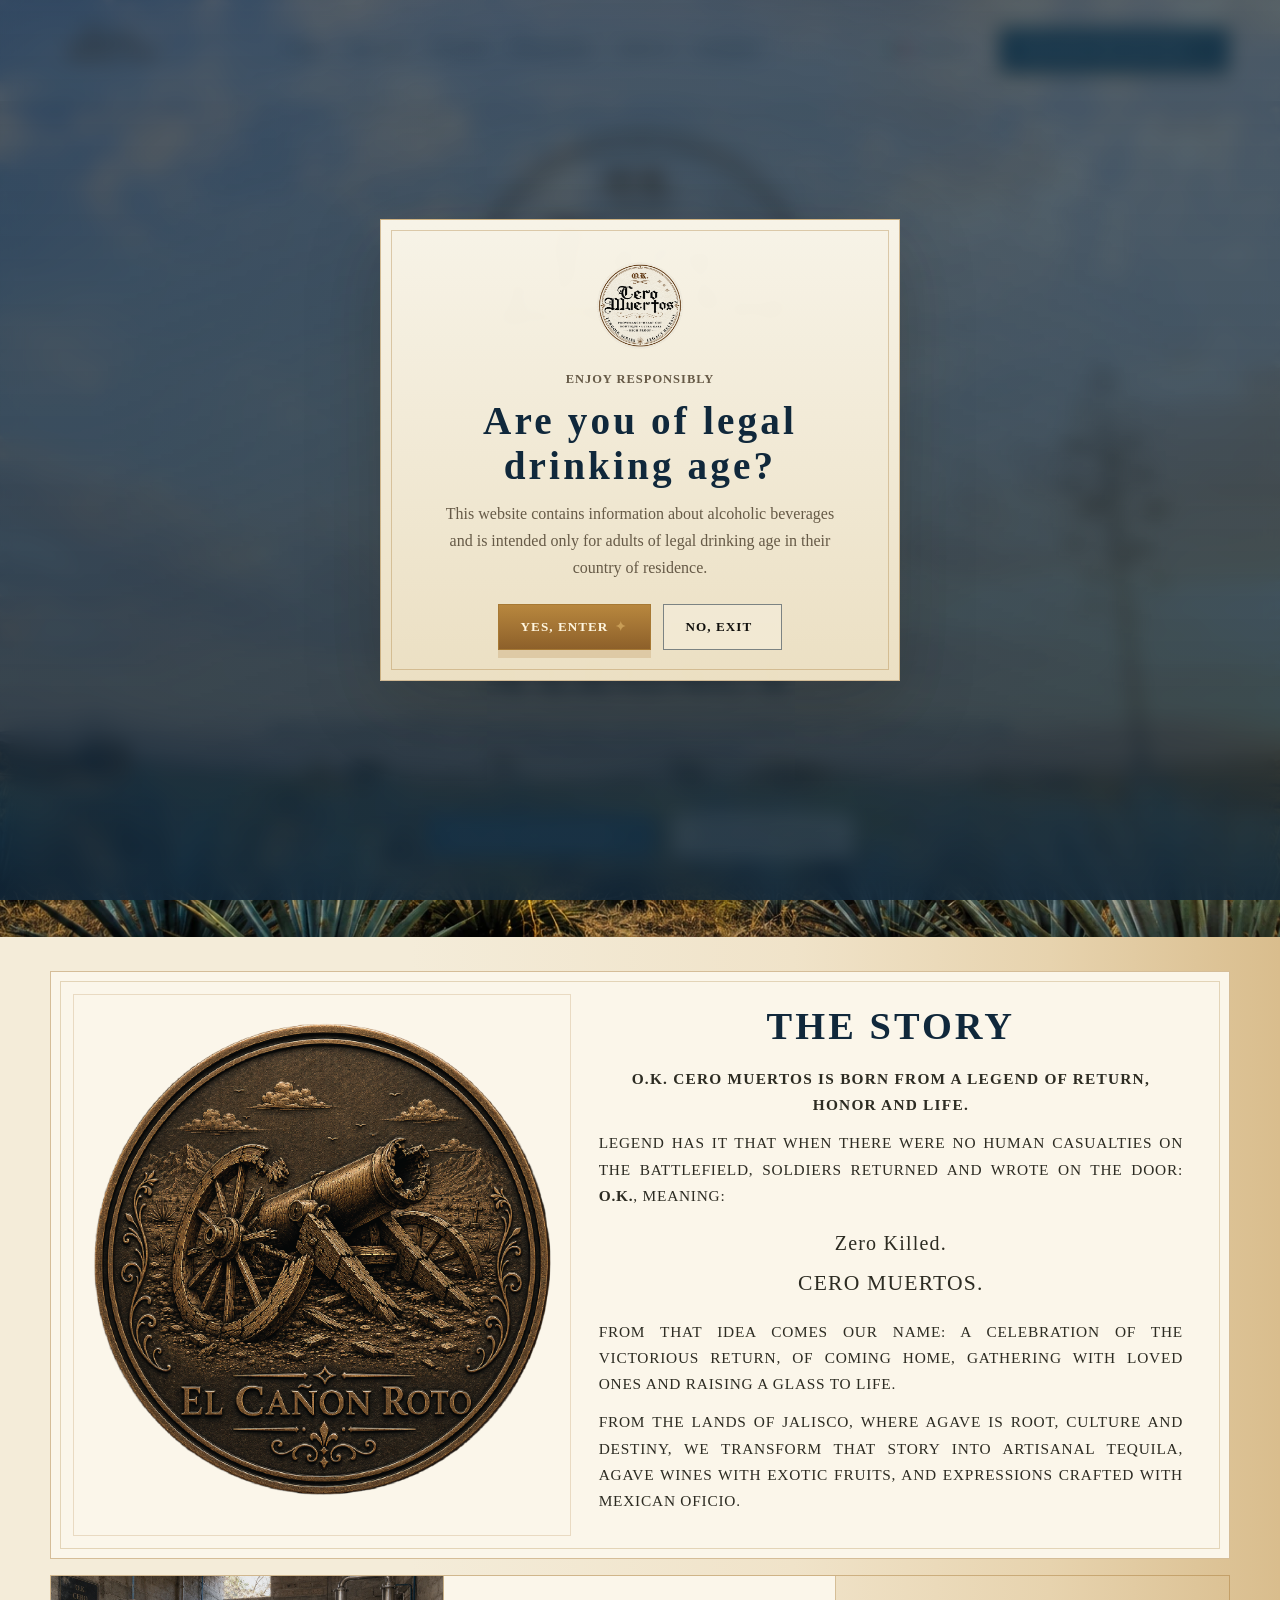
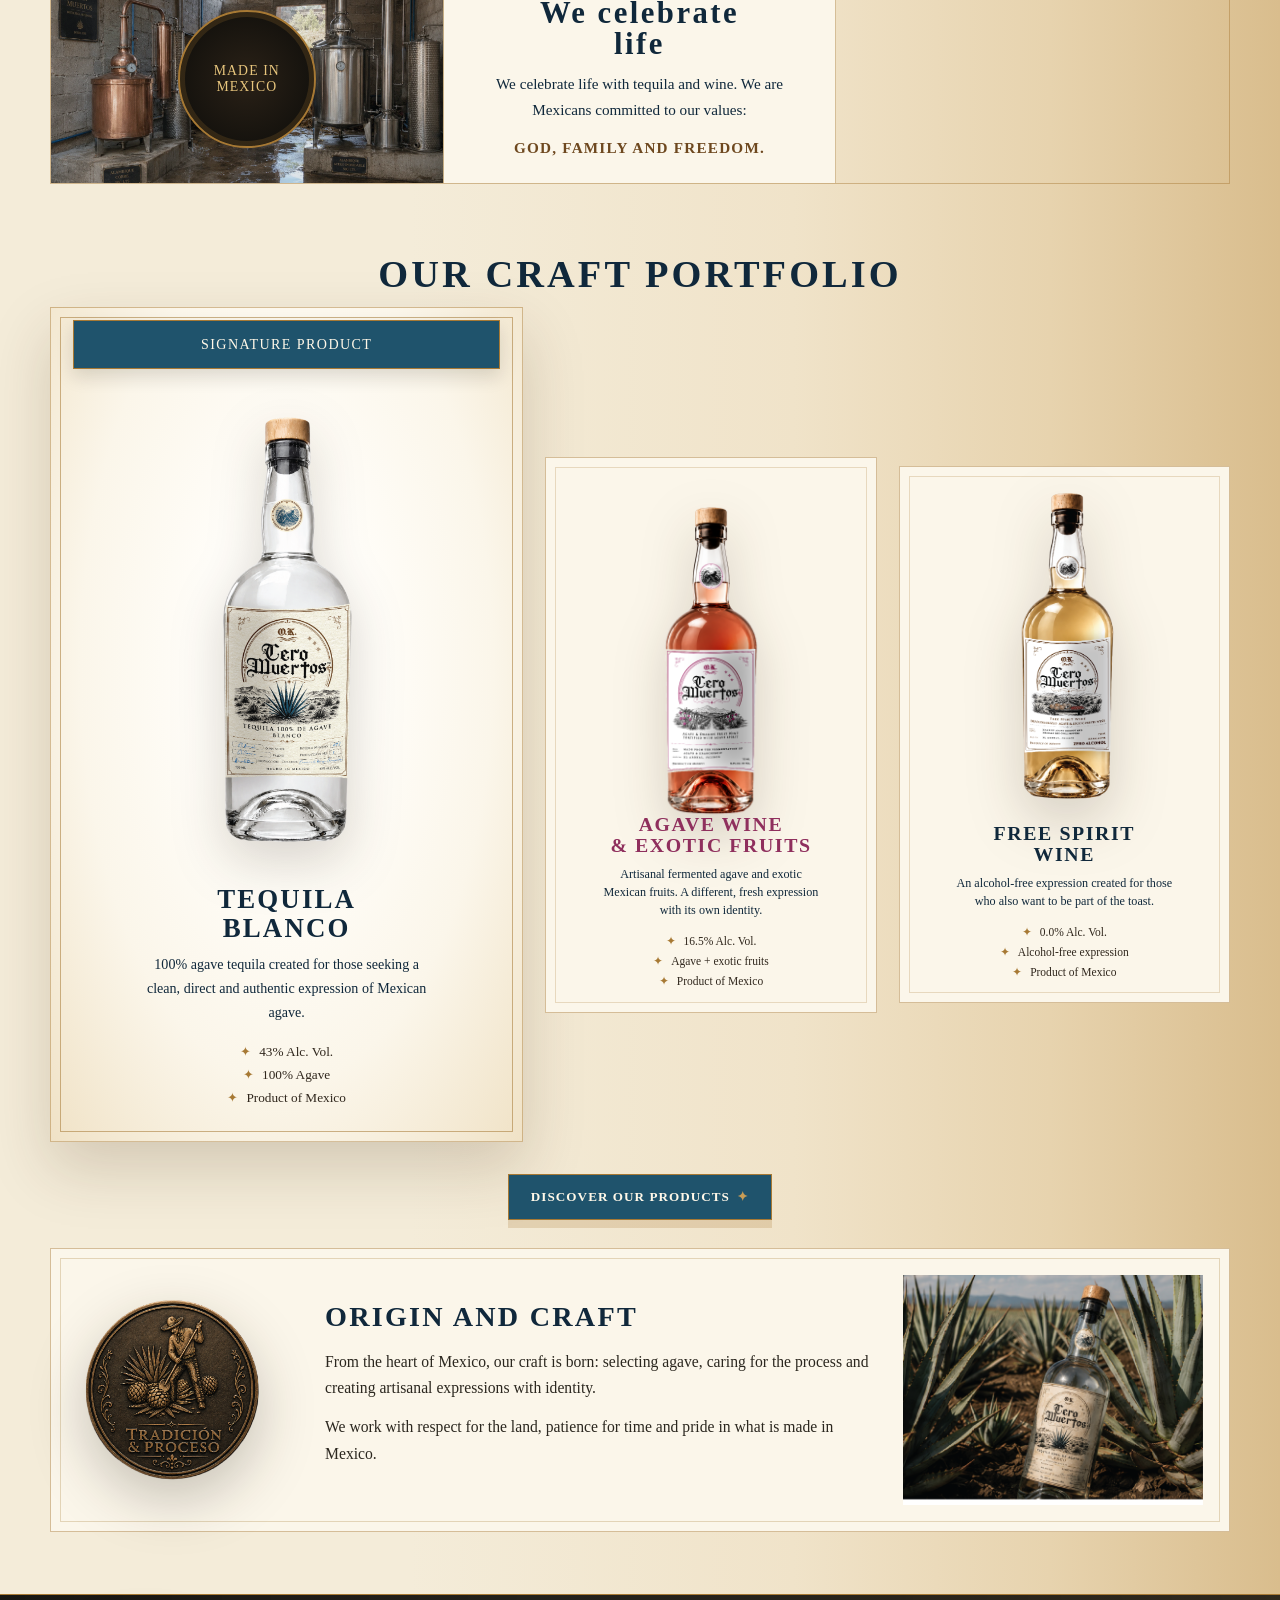
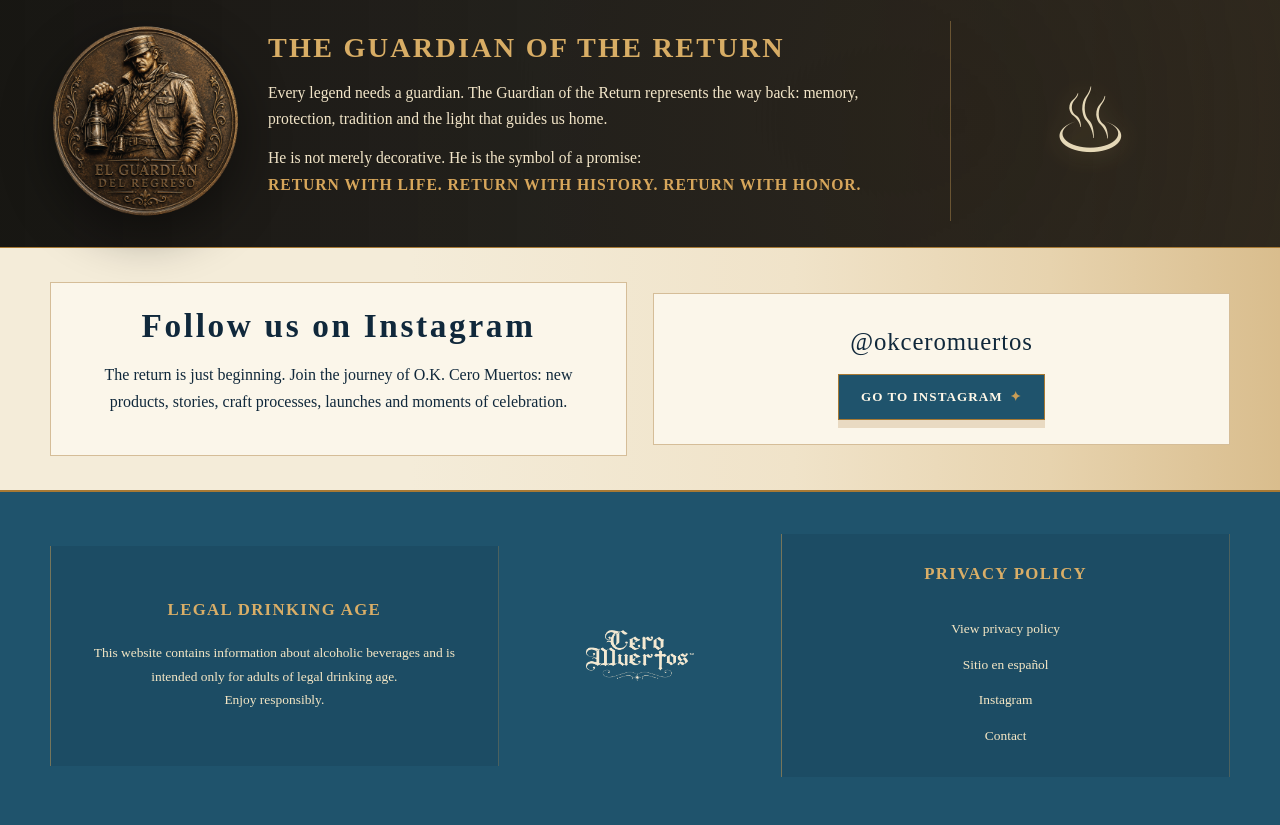
==== en.html @ 33e86cbc "Update en.html" ====
<!doctype html>
<html lang="en">
<head>
  <meta charset="utf-8" />
  <meta name="viewport" content="width=device-width, initial-scale=1" />
  <title>O.K. Cero Muertos | The Return</title>
  <meta name="description" content="Mexican craft spirits and agave wines created to celebrate life, tradition and the victorious return home." />
  <meta name="theme-color" content="#10283b" />
  <meta property="og:title" content="O.K. Cero Muertos | The Return" />
  <meta property="og:description" content="A legend A return A legacy" />
  <meta property="og:type" content="website" />
  <meta property="og:image" content="assets/img/wallpaper.png" />
  <link rel="alternate" hreflang="es-MX" href="https://ceromuertos.com/" />
  <link rel="alternate" hreflang="en" href="https://ceromuertos.com/en.html" />
  <link rel="icon" href="assets/icons/favicon.ico" sizes="any" />
  <link rel="icon" type="image/png" href="assets/icons/favicon.png" />
  <link rel="apple-touch-icon" href="assets/icons/apple-touch-icon.png" />
  <link rel="manifest" href="site.webmanifest" />
  <link rel="stylesheet" href="assets/css/styles.css?v=77" />
</head>
<body>

<div class="age-gate" id="ageGate" role="dialog" aria-modal="true" aria-labelledby="age-title">
  <div class="age-card">
    <picture><source srcset="assets/icons/iconicofondo.webp" type="image/webp" /><img class="age-logo" src="assets/icons/iconicofondo.png" alt="O.K. Cero Muertos" /></picture>
    <p class="eyebrow">Enjoy responsibly</p>
    <h1 id="age-title">Are you of legal drinking age?</h1>
    <p>This website contains information about alcoholic beverages and is intended only for adults of legal drinking age in their country of residence.</p>
    <div class="age-actions"><button class="btn btn-gold" type="button" data-age-accept>Yes, enter</button><a class="btn btn-outline" href="https://www.google.com/">No, exit</a></div>
  </div>
</div>

<header class="site-header">
  <div class="header-inner">
    <a class="brand" href="en.html#home" aria-label="O.K. Cero Muertos Home">
      <picture><source srcset="assets/icons/logosimplecobre.webp" type="image/webp" /><img src="assets/icons/logosimplecobre.png" alt="O.K. Cero Muertos" /></picture>
    </a>
    <nav class="nav" aria-label="Main navigation">
      <a href="en.html#home">Home</a>
      <a href="en.html#story">The story</a>
      <a href="en.html#portfolio">Portfolio</a>
      <a href="en.html#guardian">The guardian</a>
      <a href="en.html#about">About us</a>
      <a href="en.html#instagram">Instagram</a>
    </nav>
    <div class="header-actions">
      <a class="language-link" href="index.html" hreflang="es-MX"><span class="flag">🇲🇽</span> Español</a>
      <a class="btn header-cta" href="https://www.instagram.com/okceromuertos/" target="_blank" rel="noopener">Follow the return</a>
    </div>
  </div>
</header>
<main id="home">
  <section class="hero" aria-label="O.K. Cero Muertos cover">
    <div class="hero-inner">
      <div class="hero-copy">
        <picture><source srcset="assets/icons/iconicosinfondo.webp" type="image/webp" /><img class="hero-emblem" src="assets/icons/iconicosinfondo.png" alt="O.K. Cero Muertos" /></picture>
        <div class="divider" aria-hidden="true"></div>
        <h1 class="hero-slogan"><span>A&nbsp;legend</span><span>A&nbsp;return</span><span>A&nbsp;legacy</span></h1>
        <p class="hero-text">Mexican craft spirits and agave wines created to celebrate life, tradition and the victorious return home.</p>
        <div class="hero-actions"><a class="btn" href="#story">Follow the return</a><a class="btn btn-outline" href="#portfolio">View portfolio</a></div>
      </div>
      <div class="hero-visual" aria-hidden="true"></div>
    </div>
  </section>

  <section class="section site-wrap" id="story">
    <div class="frame story-grid">
      <div class="ok-door" aria-hidden="true"></div>
      <div class="story-copy">
        <h2>The story</h2>
        <p class="eyebrow">O.K. Cero Muertos is born from a legend of return, honor and life.</p>
        <p class="story-uppercase">Legend has it that when there were no human casualties on the battlefield, soldiers returned and wrote on the door: <strong>O.K.</strong>, meaning:</p>
        <p class="zero-line"><span class="zero-killed">Zero Killed.</span><span class="cero-muertos">CERO MUERTOS.</span></p>
        <p class="story-uppercase">From that idea comes our name: a celebration of the victorious return, of coming home, gathering with loved ones and raising a glass to life.</p>
        <p class="story-uppercase">From the lands of Jalisco, where agave is root, culture and destiny, we transform that story into artisanal tequila, agave wines with exotic fruits, and expressions crafted with Mexican oficio.</p>
      </div>
    </div>

    <div class="values-strip" id="about">
      <div class="value-photo-left"><div class="value-seal">Made in<br>Mexico</div></div>
      <div><div><h2>We celebrate<br>life</h2><p>We celebrate life with tequila and wine. We are Mexicans committed to our values:<strong>God, Family and Freedom.</strong></p></div></div>
      <div class="value-photo-right" aria-label="O.K. Cero Muertos"></div>
    </div>
  </section>

  <section class="section portfolio site-wrap" id="portfolio">
    <h2 class="section-title">Our craft portfolio</h2>
    <div class="products">
      <article class="product-card">
        <div class="product-badge">Signature product</div>
        <picture><source srcset="assets/img/tequilarender.webp" type="image/webp" /><img src="assets/img/tequilarender.png" alt="O.K. Cero Muertos Tequila Blanco" /></picture>
        <div class="product-card-content"><h3>Tequila<br>Blanco</h3><p>100% agave tequila created for those seeking a clean, direct and authentic expression of Mexican agave.</p><ul><li>43% Alc. Vol.</li><li>100% Agave</li><li>Product of Mexico</li></ul></div>
      </article>
      <article class="product-card dragon">
        <picture><source srcset="assets/img/agavedragonrender.webp" type="image/webp" /><img src="assets/img/agavedragonrender.png" alt="O.K. Cero Muertos Agave Wine and Exotic Fruits" /></picture>
        <div class="product-card-content"><h3>Agave Wine<br>&amp; Exotic Fruits</h3><p>Artisanal fermented agave and exotic Mexican fruits. A different, fresh expression with its own identity.</p><ul><li>16.5% Alc. Vol.</li><li>Agave + exotic fruits</li><li>Product of Mexico</li></ul></div>
      </article>
      <article class="product-card">
        <picture><source srcset="assets/img/freespiritrender.webp" type="image/webp" /><img src="assets/img/freespiritrender.png" alt="O.K. Cero Muertos Free Spirit Wine" /></picture>
        <div class="product-card-content"><h3>Free Spirit<br>Wine</h3><p>An alcohol-free expression created for those who also want to be part of the toast.</p><ul><li>0.0% Alc. Vol.</li><li>Alcohol-free expression</li><li>Product of Mexico</li></ul></div>
      </article>
    </div>
    <div class="more-products"><a class="btn" href="https://www.instagram.com/okceromuertos/" target="_blank" rel="noopener">Discover our products</a></div>

    <div class="frame origin">
      <picture><source srcset="assets/icons/Iconos Botones-08.webp" type="image/webp" /><img class="coin-img" src="assets/icons/Iconos Botones-08.png" alt="Tradition and Process" /></picture>
      <div><h2>Origin and craft</h2><p>From the heart of Mexico, our craft is born: selecting agave, caring for the process and creating artisanal expressions with identity.</p><p>We work with respect for the land, patience for time and pride in what is made in Mexico.</p></div>
      <div class="sketch-agave" aria-hidden="true"></div>
    </div>
  </section>

  <section class="guardian-band" id="guardian">
    <div class="guardian-section site-wrap">
      <picture><source srcset="assets/icons/guardian-bronce-realista-transparente.webp" type="image/webp" /><img class="coin-img" src="assets/icons/guardian-bronce-realista-transparente.png" alt="El Guardián del Regreso" /></picture>
      <div><h2>The Guardian of the Return</h2><p>Every legend needs a guardian. The Guardian of the Return represents the way back: memory, protection, tradition and the light that guides us home.</p><p>He is not merely decorative. He is the symbol of a promise:<br><strong>Return with life. Return with history. Return with honor.</strong></p></div>
      <div class="lantern" aria-hidden="true">♨</div>
    </div>
  </section>

  <section class="instagram site-wrap" id="instagram">
    <div class="instagram-grid">
      <div class="instagram-card"><h2>Follow us on Instagram</h2><p>The return is just beginning. Join the journey of O.K. Cero Muertos: new products, stories, craft processes, launches and moments of celebration.</p></div>
      <div class="instagram-card"><div class="handle">@okceromuertos</div><a class="btn" href="https://www.instagram.com/okceromuertos/" target="_blank" rel="noopener">Go to Instagram</a></div>
    </div>
  </section>
</main>

<footer class="site-footer">
  <div class="footer-inner">
    <div class="footer-block">
      <h3>Legal drinking age</h3>
      <p>This website contains information about alcoholic beverages and is intended only for adults of legal drinking age.</p>
      <p>Enjoy responsibly.</p>
    </div>
    <div><picture><source srcset="assets/icons/logosimplemarfil.webp" type="image/webp" /><img class="footer-logo" src="assets/icons/logosimplemarfil.png" alt="O.K. Cero Muertos" /></picture></div>
    <div class="footer-block footer-links">
      <h3>Privacy policy</h3>
      <a href="privacy-policy.html">View privacy policy</a>
      <a href="index.html">Sitio en español</a>
      <a href="https://www.instagram.com/okceromuertos/" target="_blank" rel="noopener">Instagram</a>
      <a href="mailto:emmanuel@ceromuertos.com">Contact</a>
    </div>
  </div>
</footer>
<script src="assets/js/main.js"></script>
</body>
</html>
---- assets/css/styles.css ----
:root{
  --paper:#f4ecd9;
  --paper-light:#fbf6ea;
  --paper-deep:#ead8b5;
  --ink:#10283b;
  --ink-2:#183950;
  --agave-blue:#1f536c;
  --agave-blue-dark:#10283b;
  --black:#11100d;
  --gold:#a77934;
  --gold-soft:#c89d56;
  --bronze:#6e481f;
  --wine:#8f2f5d;
  --muted:#665a47;
  --line:rgba(167,121,52,.45);
  --line-soft:rgba(167,121,52,.22);
  --shadow:0 24px 70px rgba(31,22,10,.22);
  --serif:"Trajan Pro","Trajan Pro 3","Cinzel","Times New Roman",serif;
  --body:"Libre Baskerville",Georgia,serif;
}

*{
  box-sizing:border-box;
}

html{
  scroll-behavior:smooth;
}

body{
  margin:0;
  color:var(--ink);
    background:
    linear-gradient(
      to right,
      #f4ecd9 0%,
      #f4ecd9 32%,
      #f0e3c9 62%,
      #e7d3ae 82%,
      #d9bd8d 100%
    );
    radial-gradient(
      ellipse at 88% 38%,
      rgba(167,121,52,.20) 0%,
      rgba(167,121,52,.10) 30%,
      transparent 56%
    ),
    radial-gradient(
      ellipse at 42% 86%,
      rgba(110,72,31,.15) 0%,
      transparent 52%
    ),
    linear-gradient(
      145deg,
      #fbf6ea 0%,
      #f4ecd9 52%,
      #ead8b5 100%
    );
  font-family:var(--body);
  overflow-x:hidden;
}

body:before{
  content:"";
  position:fixed;
  inset:0;
  z-index:-1;
  opacity:.22;
  pointer-events:none;
  background-image:
    linear-gradient(rgba(126,88,38,.06) 1px, transparent 1px),
    linear-gradient(90deg,rgba(126,88,38,.04) 1px, transparent 1px);
  background-size:26px 26px;
}

img{
  display:block;
  max-width:100%;
  height:auto;
}

a{
  color:inherit;
  text-decoration:none;
}

p{
  line-height:1.7;
}

h1,
h2,
h3,
.btn,
.nav a,
.eyebrow,
.section-label,
.coin-title,
.language-link{
  font-family:var(--serif);
  font-weight:700;
  letter-spacing:.08em;
}

.site-wrap{
  width:min(1180px,calc(100% - 36px));
  margin:0 auto;
}

/* Age gate */

.age-gate{
  position:fixed;
  inset:0;
  z-index:1000;
  display:grid;
  place-items:center;
  padding:24px;
  background:
    linear-gradient(rgba(18,40,59,.70),rgba(18,40,59,.86)),
    radial-gradient(circle at center, rgba(199,155,84,.18), transparent 34rem);
  backdrop-filter:blur(10px);
}

.age-gate.is-hidden{
  display:none;
}

.age-card{
  width:min(520px,100%);
  text-align:center;
  padding:34px 30px 30px;
  background:linear-gradient(
    180deg,
    rgba(251,246,234,.98),
    rgba(239,226,197,.98)
  );
  border:1px solid var(--line);
  box-shadow:var(--shadow);
  position:relative;
}

.age-card:before{
  content:"";
  position:absolute;
  inset:10px;
  pointer-events:none;
  border:1px solid rgba(167,121,52,.34);
}

.age-logo{
  width:132px;
  margin:0 auto 12px;
}

.age-card h1{
  font-size:clamp(1.8rem,5vw,2.45rem);
  margin:8px 0 12px;
}

.age-card p{
  color:var(--muted);
  margin:8px auto;
  max-width:410px;
}

.age-actions{
  display:flex;
  justify-content:center;
  gap:12px;
  flex-wrap:wrap;
  margin-top:22px;
}

/* Header */

.site-header{
  position:fixed;
  top:0;
  left:0;
  width:100%;
  z-index:100;
  background:rgba(251,246,234,.20);
  backdrop-filter:blur(7px);
  -webkit-backdrop-filter:blur(7px);
  border-bottom:1px solid rgba(255,255,255,.28);
  box-shadow:0 8px 24px rgba(16,40,59,.06);
}

.header-inner{
  width:min(1180px,calc(100% - 36px));
  margin:0 auto;
  min-height:88px;
  display:flex;
  align-items:center;
  gap:22px;
}

.brand img{
  width:128px;
}

.nav{
  flex:1;
  display:flex;
  justify-content:center;
  gap:24px;
  align-items:center;
  font-size:.76rem;
}

.nav a{
  padding:8px 0;
  color:var(--ink);
  border-bottom:1px solid transparent;
  white-space:nowrap;
}

.nav a:hover{
  border-bottom-color:var(--gold);
}

.header-actions{
  display:flex;
  align-items:center;
  gap:10px;
}

.header-cta{
  white-space:nowrap;
}

.language-link{
  display:inline-flex;
  align-items:center;
  gap:.45rem;
  min-height:42px;
  padding:10px 13px;
  border:1px solid var(--line);
  color:var(--ink);
  background:rgba(255,255,255,.28);
  text-transform:uppercase;
  font-size:.72rem;
}

.flag{
  font-size:1rem;
}

/* Buttons */

.btn{
  display:inline-flex;
  align-items:center;
  justify-content:center;
  gap:.45rem;
  min-height:46px;
  padding:12px 22px;
  border:1px solid var(--gold);
  background:var(--agave-blue);
  color:#fff8e8;
  font-size:.82rem;
  text-transform:uppercase;
  box-shadow:0 8px 0 rgba(167,121,52,.22);
}

.btn:not(.btn-outline):not(.btn-gold):hover{
  background:var(--agave-blue-dark);
}

.btn:after{
  content:"\2726";
  color:var(--gold-soft);
}

.btn-outline{
  background:rgba(244,236,217,.72);
  color:var(--black);
  box-shadow:none;
  border-color:rgba(16,40,59,.52);
  backdrop-filter:blur(3px);
}

.btn-outline:after{
  content:"";
}

.btn-gold{
  background:linear-gradient(180deg,#b8873e,#8d602a);
  color:#fff6df;
}

/* Hero full color photo */

.hero{
  min-height:100vh;
  width:100%;
  position:relative;
  display:grid;
  align-items:start;
  padding:96px 0 78px;
  overflow:hidden;
}

.hero:before{
  content:"";
  position:absolute;
  inset:0;
  z-index:-3;
  background:url("../img/wallpaper.webp") center center/cover no-repeat;
}

.hero:after{
  content:none;
}

.hero-inner{
  width:min(1180px,calc(100% - 36px));
  margin:0 auto;
  display:grid;
  grid-template-columns:1fr;
  align-items:start;
  justify-items:center;
  gap:0;
}

.hero-copy{
  position:relative;
  z-index:2;
  max-width:880px;
  width:100%;
  display:flex;
  flex-direction:column;
  align-items:center;
  justify-content:flex-start;
  text-align:center;
  margin:0 auto;
}

.hero-emblem{
  width:min(540px,46vw);
  margin:0 auto 18px;
  filter:drop-shadow(0 16px 30px rgba(21,16,9,.18));
}

.divider{
  width:min(500px,68%);
  height:1px;
  background:linear-gradient(90deg,transparent,var(--gold),transparent);
  margin:0 auto 20px;
  position:relative;
  transform:translateY(-30px);
}

.divider:after{
  content:"\2726";
  color:var(--gold);
  position:absolute;
  left:50%;
  top:50%;
  transform:translate(-50%,-52%);
  background:transparent;
  padding:0;
}

.hero h1{
  width:100%;
  max-width:880px;
  margin:0 auto;
  font-size:clamp(2.25rem,4.35vw,4.55rem);
  line-height:1.05;
  color:var(--black);
  letter-spacing:.052em;
  text-transform:uppercase;
  text-align:center;
  text-shadow:0 2px 16px rgba(255,255,255,.62);
}

.hero-slogan{
  transform:translateY(-30px);
}

.hero-slogan span{
  display:block;
  white-space:nowrap;
  text-align:center;
}

.hero-text{
  max-width:760px;
  margin:18px auto 22px;
  font-family:var(--serif);
  font-size:clamp(.88rem,1.12vw,1.05rem);
  line-height:1.45;
  letter-spacing:.035em;
  text-transform:uppercase;
  color:var(--black);
  font-weight:700;
  text-shadow:0 2px 14px rgba(255,255,255,.76);
  transform:translateY(-30px);
}

.hero-actions{
  display:flex;
  gap:14px;
  flex-wrap:wrap;
  justify-content:center;
}

.hero-visual{
  display:none;
}

/* General sections */

.section{
  padding:34px 0;
}

.frame{
  position:relative;
  border:1px solid var(--line);
  background:#fbf6ea;
}

.frame:before{
  content:"";
  position:absolute;
  inset:9px;
  border:1px solid rgba(167,121,52,.28);
  pointer-events:none;
}

.section-title{
  margin:0 auto 22px;
  text-align:center;
  font-size:clamp(1.65rem,3vw,2.8rem);
  line-height:1.08;
  text-transform:uppercase;
}

.eyebrow{
  color:var(--bronze);
  text-transform:uppercase;
  font-size:.78rem;
  margin:0 0 8px;
}

/* Story */

.story-grid{
  display:grid;
  grid-template-columns:.9fr 1.1fr;
  gap:28px;
  align-items:stretch;
  padding:22px;
}

.ok-door{
  min-height:360px;
  border:1px solid var(--line-soft);
  background-color:var(--paper-light);
  background-image:url("../icons/Iconos Botones-06.png");
  background-position:center;
  background-repeat:no-repeat;
  background-size:auto 94%;
  position:relative;
  overflow:hidden;
}

.ok-door:after{
  content:none;
}

.story-copy{
  padding:10px 24px 10px 0;
  max-width:720px;
  justify-self:center;
  text-align:left;
}

.story-copy h2{
  text-align:center;
  margin:0 0 18px;
  font-size:clamp(1.8rem,3vw,2.75rem);
  text-transform:uppercase;
}

.story-copy > .eyebrow{
  text-align:center;
  text-align-last:center;
  margin-left:auto;
  margin-right:auto;
}

.story-copy p{
  font-size:.96rem;
  margin:0 auto 12px;
  color:#2c2b22;
  max-width:680px;
}

.story-uppercase{
  text-transform:uppercase;
  letter-spacing:.05em;
  text-align:justify;
  text-align-last:left;
}

.zero-line{
  text-align:center !important;
  text-align-last:center !important;
  font-family:var(--serif);
  color:var(--bronze);
  font-size:1.25rem !important;
  line-height:1.45 !important;
  letter-spacing:.06em;
  margin:20px auto !important;
  max-width:520px;
  width:100%;
  text-transform:none;
}

.zero-line span{
  display:block;
}

.cero-muertos{
  text-transform:uppercase;
  margin-top:10px;
  font-size:1.35rem;
}

/* Values */

.values-strip{
  display:grid;
  grid-template-columns:1fr 1fr 1fr;
  gap:0;
  margin-top:16px;
  border:1px solid var(--line);
}

.values-strip > div{
  min-height:190px;
  padding:22px;
  display:grid;
  place-items:center;
  text-align:center;
  border-right:1px solid var(--line);
  background:#fbf6ea;
}

.values-strip > div:last-child{
  border-right:0;
}

.value-photo-left{
  background:
    linear-gradient(rgba(16,40,59,.08),rgba(16,40,59,.10)),
    url("../img/hecho-en-mexico-nueva.webp") center/cover no-repeat !important;
}

.value-photo-right{
  background:url("../img/celebracion-chicos.png") center center/cover no-repeat !important;
}

.value-seal{
  width:138px;
  height:138px;
  border-radius:50%;
  display:grid;
  place-items:center;
  color:#e7c57d;
  background:radial-gradient(circle,#2a2117,#16130e 65%,#0e0d0a);
  border:2px solid var(--gold);
  box-shadow:inset 0 0 0 5px rgba(167,121,52,.20);
  font-family:var(--serif);
  text-transform:uppercase;
  letter-spacing:.08em;
  font-size:.86rem;
}

.values-strip h2{
  margin:0 0 12px;
  line-height:1;
  font-size:clamp(1.45rem,2.4vw,2.25rem);
}

.values-strip p{
  margin:0 auto;
  max-width:340px;
  font-size:.95rem;
}

.values-strip strong{
  display:block;
  margin-top:12px;
  color:var(--bronze);
  font-family:var(--serif);
  letter-spacing:.08em;
  text-transform:uppercase;
}

/* Portfolio */

.portfolio{
  padding-top:36px;
}

.products{
  display:grid;
  grid-template-columns:repeat(3,1fr);
  gap:22px;
  align-items:stretch;
}

.product-card{
  min-height:620px;
  border:1px solid var(--line);
  background:#fbf6ea;
  padding:24px 22px 28px;
  display:grid;
  grid-template-rows:390px auto;
  gap:18px;
  text-align:center;
  align-items:start;
  position:relative;
}

.product-card:before{
  content:"";
  position:absolute;
  inset:9px;
  border:1px solid rgba(167,121,52,.24);
  pointer-events:none;
}

/* Tequila como producto principal */

.product-card:nth-child(1){
  background:
    radial-gradient(
      ellipse at 50% 43%,
      #ffffff 0%,
      #fffdf8 28%,
      #fbf6ea 62%,
      #f0e2c6 100%
    );
  box-shadow:0 26px 58px rgba(64,40,12,.18);
  transform:translateY(-10px);
  grid-template-rows:auto 390px auto;
  padding-top:12px;
  overflow:hidden;
}

.product-badge{
  position:relative;
  z-index:4;
  width:100%;
  margin:0 auto;
  padding:15px 18px;
  border:1px solid var(--gold);
  background:var(--agave-blue);
  color:#fff8e8;
  font-family:var(--serif);
  font-size:.88rem;
  line-height:1.2;
  letter-spacing:.10em;
  text-align:center;
  text-transform:uppercase;
  box-sizing:border-box;
  box-shadow:0 8px 18px rgba(31,22,10,.14);
}

.product-card:nth-child(1):before{
  border-color:rgba(167,121,52,.55);
}

/*
  El recuadro del tequila conserva sus dimensiones exteriores.
  La botella aumenta 30% en escritorio.

  Los recuadros de Dragon Wine y Free Spirit Wine reducen
  su presencia general en escritorio: 70% del ancho del tequila
  y una composición vertical compacta cercana al 70% de su altura,
  manteniendo intacto el tamaño actual de ambas botellas.
*/
.product-card picture{
  position:relative;
  z-index:2;
  width:100%;
  height:390px;
  display:flex;
  align-items:flex-end;
  justify-content:center;
  overflow:visible;
}

.product-card img{
  width:auto;
  height:315px;
  max-width:92%;
  object-fit:contain;
  object-position:center bottom;
  margin:0 auto;
  filter:drop-shadow(0 20px 26px rgba(40,20,6,.18));
  transform-origin:center bottom;
}

/* Tequila claramente más grande */

.product-card:nth-child(1) img{
  height:500px;
  transform:none;
}

/* Dragon Wine */

.product-card:nth-child(2) img{
  height:315px;
  transform:translateY(14px);
}

/*
  Free Spirit tiene la misma altura base que Dragon.
  La escala compensa el espacio transparente interno del PNG,
  para que ambas botellas se perciban del mismo tamaño.
*/

.product-card:nth-child(3) img{
  height:315px;
  transform:scale(1.06);
}

.product-card-content{
  position:relative;
  z-index:2;
  width:100%;
  display:flex;
  flex-direction:column;
  align-items:center;
}

.product-card h3{
  margin:0 0 14px;
  min-height:86px;
  display:flex;
  align-items:center;
  justify-content:center;
  font-size:clamp(1.35rem,2.1vw,1.72rem);
  line-height:1.08;
  text-transform:uppercase;
}

.product-card p{
  margin:0 auto 18px;
  max-width:280px;
  min-height:112px;
  font-size:.88rem;
}

.product-card ul{
  list-style:none;
  padding:0;
  margin:0 auto;
  max-width:250px;
  font-size:.83rem;
  color:#30271d;
}

.product-card li{
  margin:7px 0;
}

.product-card li:before{
  content:"\2726";
  color:var(--gold);
  margin-right:8px;
}

.product-card.dragon h3{
  color:var(--wine);
}

.more-products{
  text-align:center;
  margin-top:22px;
  position:relative;
  z-index:2;
}

/* Jerarquía del portafolio — solo escritorio */

@media (min-width:1081px){

  /*
    El tequila conserva el recuadro principal.
    Los dos vinos ocupan columnas equivalentes al 70%
    del ancho de la columna del tequila.
  */
  .products{
    grid-template-columns:1fr .7fr .7fr;
    align-items:center;
  }

  /*
    La botella de tequila pasa de 385px a 500px.
    Se amplía su zona visual interna y se compactan
    los espacios inferiores para conservar la presencia
    general del recuadro.
  */
  .product-card:nth-child(1){
    grid-template-rows:auto 500px auto;
    gap:8px;
  }

  .product-card:nth-child(1) picture{
    height:500px;
  }

  .product-card:nth-child(1) h3{
    min-height:auto;
    margin-bottom:10px;
  }

  .product-card:nth-child(1) p{
    min-height:auto;
    margin-bottom:12px;
  }

  /*
    Recuadros de vino compactados en ancho y altura.
    Las imágenes mantienen sus tamaños actuales:
    Dragon 315px y Free Spirit 315px con compensación 1.06.
  */
  .product-card:nth-child(2),
  .product-card:nth-child(3){
    min-height:0;
    padding:16px 14px 18px;
    grid-template-rows:330px auto;
    gap:10px;
    align-self:center;
  }

  .product-card:nth-child(2) picture,
  .product-card:nth-child(3) picture{
    height:330px;
  }

  .product-card:nth-child(2) h3,
  .product-card:nth-child(3) h3{
    min-height:auto;
    margin:0 0 8px;
    font-size:clamp(1.05rem,1.55vw,1.35rem);
    line-height:1.08;
  }

  .product-card:nth-child(2) p,
  .product-card:nth-child(3) p{
    min-height:auto;
    max-width:220px;
    margin:0 auto 10px;
    font-size:.76rem;
    line-height:1.5;
  }

  .product-card:nth-child(2) ul,
  .product-card:nth-child(3) ul{
    max-width:210px;
    font-size:.72rem;
    line-height:1.4;
  }

  .product-card:nth-child(2) li,
  .product-card:nth-child(3) li{
    margin:4px 0;
  }
}

/* Origin */

.origin{
  display:grid;
  grid-template-columns:220px 1fr 300px;
  gap:28px;
  align-items:center;
  padding:26px;
  margin-top:28px;
}

.origin .coin-img{
  width:190px;
  filter:drop-shadow(0 20px 28px rgba(26,16,8,.23));
}

.origin h2,
.guardian-section h2{
  margin:0 0 16px;
  font-size:clamp(1.35rem,2.2vw,2.05rem);
  text-transform:uppercase;
}

.origin p,
.guardian-section p{
  font-size:.98rem;
  color:#2b271f;
  margin:0 0 12px;
}

.sketch-agave{
  min-height:230px;
  opacity:1;
  background:url("../img/agave-botella.png") center center/cover no-repeat;
  filter:none;
  mask-image:none;
}

/* Guardian */

.guardian-band{
  margin-top:28px;
  background:
    linear-gradient(90deg,rgba(14,13,10,.96),rgba(19,16,12,.86)),
    radial-gradient(circle at 75% 50%,rgba(167,121,52,.35),transparent 28rem);
  color:#f5e7c5;
  border-top:1px solid var(--gold);
  border-bottom:1px solid var(--gold);
}

.guardian-section{
  display:grid;
  grid-template-columns:190px 1fr 280px;
  gap:28px;
  align-items:center;
  padding:26px 0;
}

.guardian-section .coin-img{
  width:190px;
  filter:drop-shadow(0 16px 26px rgba(0,0,0,.45));
}

.guardian-section h2{
  color:#d8ad65;
}

.guardian-section p{
  color:#f3e6c9;
}

.guardian-section strong{
  color:#d7a65b;
  font-family:var(--serif);
  text-transform:uppercase;
  letter-spacing:.06em;
}

.lantern{
  min-height:200px;
  border-left:1px solid rgba(199,155,84,.45);
  display:grid;
  place-items:center;
  font-size:5.6rem;
  opacity:.92;
  text-shadow:0 0 25px rgba(255,215,126,.35);
}

/* Instagram and Footer */

.instagram{
  padding:34px 0;
}

.instagram-grid{
  display:grid;
  grid-template-columns:1fr 1fr;
  gap:26px;
  align-items:center;
}

.instagram-card{
  padding:24px;
  border:1px solid var(--line);
  background:#fbf6ea;
  text-align:center;
}

.instagram-card h2{
  margin:0 0 8px;
  font-size:clamp(1.55rem,2.6vw,2.25rem);
}

.handle{
  font-family:var(--serif);
  font-size:1.55rem;
  letter-spacing:.035em;
  margin:10px 0 18px;
}

.site-footer{
  background:#1f536c;
  color:#f5e7c5;
  border-top:2px solid var(--gold);
}

.footer-inner{
  width:min(1180px,calc(100% - 36px));
  margin:0 auto;
  display:grid;
  grid-template-columns:1.15fr .55fr 1.15fr;
  gap:34px;
  padding:42px 0 48px;
  align-items:center;
}

.footer-logo{
  width:140px;
  margin:auto;
}

.footer-block{
  min-height:220px;
  border-left:1px solid rgba(199,155,84,.52);
  border-right:1px solid rgba(199,155,84,.28);
  padding:30px 36px;
  display:flex;
  flex-direction:column;
  align-items:center;
  justify-content:center;
  text-align:center;
  background:rgba(16,40,59,.16);
}

.footer-block h3{
  margin:0 0 20px;
  color:#d9ae67;
  font-size:1.05rem;
  line-height:1.25;
  text-transform:uppercase;
}

.footer-block p,
.footer-block a{
  font-size:.84rem;
  line-height:1.75;
  color:#f5e7c5;
}

.footer-block p{
  max-width:430px;
  margin:0 auto;
}

.footer-links{
  display:flex;
  flex-direction:column;
  align-items:center;
  gap:12px;
}

.footer-links a:hover{
  color:#d9ae67;
}

/* Privacy */

.privacy-page{
  width:min(940px,calc(100% - 36px));
  margin:0 auto;
  padding:42px 0 70px;
}

.privacy-card{
  border:1px solid var(--line);
  background:#fbf6ea;
  padding:42px;
  position:relative;
}

.privacy-card h1{
  font-size:clamp(2rem,5vw,3.2rem);
  margin:0 0 18px;
}

.privacy-card h2{
  font-size:1.25rem;
  margin:28px 0 8px;
}

.privacy-card p,
.privacy-card li{
  color:#2b271f;
  font-size:.96rem;
}

.back-link{
  display:inline-block;
  margin-bottom:22px;
  color:var(--bronze);
  font-family:var(--serif);
  font-weight:bold;
}

/* Tablet */

@media (max-width:1080px){

  .nav{
    display:none;
  }

  .header-inner{
    min-height:76px;
  }

  .brand img{
    width:96px;
  }

  .header-actions{
    margin-left:auto;
  }

  .hero{
    min-height:auto;
    padding:122px 0 64px;
  }

  .hero-inner{
    grid-template-columns:1fr;
  }

  .hero-copy{
    text-align:center;
    margin:0 auto;
    align-items:center;
  }

  .hero-emblem{
    width:min(480px,76vw);
    margin-left:auto;
    margin-right:auto;
  }

  .divider{
    margin-left:auto;
    margin-right:auto;
    transform:translateY(-30px);
  }

  .hero-actions{
    justify-content:center;
  }

  .hero-slogan,
  .hero-text{
    transform:translateY(-30px);
  }

  .hero-visual{
    display:none;
  }

  .story-grid{
    grid-template-columns:1fr;
  }

  .story-copy{
    padding:0;
    max-width:100%;
  }

  .ok-door{
    min-height:0;
    aspect-ratio:16/10;
    border:1px solid var(--line-soft);
    background-color:var(--paper-light);
    background-image:url("../icons/Iconos Botones-06.png");
    background-position:center;
    background-repeat:no-repeat;
    background-size:auto 90%;
    position:relative;
    overflow:hidden;
  }

  .values-strip,
  .products,
  .instagram-grid{
    grid-template-columns:1fr;
  }

  .product-card:nth-child(2),
  .product-card:nth-child(3){
    width:100%;
    justify-self:stretch;
  }

  .product-card:nth-child(1) img{
    height:385px;
  }

  .origin,
  .guardian-section{
    grid-template-columns:1fr;
    text-align:center;
  }

  .origin .coin-img,
  .guardian-section .coin-img{
    margin:auto;
  }

  .sketch-agave,
  .lantern{
    display:none;
  }

  .footer-inner{
    grid-template-columns:1fr;
  }

  .footer-block{
    width:100%;
    min-height:170px;
    padding:28px 24px;
  }
}

/* Mobile */

@media (max-width:640px){

  html,
  body{
    width:100%;
    max-width:100%;
    overflow-x:hidden;
  }

  .site-wrap,
  .header-inner,
  .footer-inner,
  .hero-inner{
    width:calc(100% - 28px);
    max-width:100%;
    margin-left:auto;
    margin-right:auto;
  }

  .story-grid,
  .values-strip,
  .products,
  .instagram-grid,
  .origin,
  .guardian-section,
  .footer-inner{
    width:100%;
    max-width:100%;
    grid-template-columns:1fr !important;
  }

  .frame,
  .product-card,
  .instagram-card,
  .values-strip{
    width:100%;
    max-width:100%;
  }

  .header-cta{
    display:none;
  }

  .language-link{
    min-height:40px;
    padding:9px 12px;
    font-size:.68rem;
  }

  .hero{
    min-height:auto;
    padding:108px 0 54px;
  }

  .hero h1,
  html[lang="es-MX"] .hero h1,
  html[lang="en"] .hero h1{
    max-width:100%;
    font-size:clamp(1.58rem,7.8vw,2.36rem);
    letter-spacing:.028em;
    text-align:center;
    text-shadow:0 2px 16px rgba(255,255,255,.72);
  }

  .divider,
  .hero-slogan,
  .hero-text{
    transform:none;
  }

  .hero-slogan span{
    white-space:nowrap;
  }

  .hero-text{
    font-size:.80rem;
    max-width:330px;
    margin:16px auto 20px;
    line-height:1.45;
    text-shadow:0 2px 14px rgba(255,255,255,.78);
  }

  .hero-emblem{
    width:min(430px,86vw);
    margin-left:auto;
    margin-right:auto;
  }

  .hero-actions,
  .age-actions{
    flex-direction:column;
    align-items:stretch;
  }

  .story-grid{
    padding:16px;
  }

  .story-copy{
    width:100%;
    max-width:100%;
    margin:0 auto;
    padding:0;
    text-align:center;
  }

  .story-copy h2,
  .story-copy > .eyebrow,
  .story-copy p,
  .story-uppercase,
  .zero-line{
    text-align:center !important;
    text-align-last:center !important;
    margin-left:auto !important;
    margin-right:auto !important;
  }

  .story-copy p,
  .story-uppercase{
    max-width:36ch;
    hyphens:none;
    word-spacing:normal;
    letter-spacing:.038em;
    line-height:1.66;
  }

  .values-strip > div{
    width:100%;
    max-width:100%;
    border-right:0;
    border-bottom:1px solid var(--line);
  }

  .values-strip > div:last-child{
    border-bottom:0;
  }

  .value-photo-right{
    display:none;
  }

  .products{
    gap:22px;
    margin-left:auto;
    margin-right:auto;
  }

  .product-card{
    width:100%;
    min-width:0;
    min-height:auto;
    grid-template-rows:350px auto;
    padding:22px 18px 28px;
    overflow:hidden;
  }

  .product-card:nth-child(1){
    transform:none;
    margin-top:16px;
    grid-template-rows:auto 350px auto;
    padding:12px 18px 28px;
    overflow:hidden;
  }

  .product-card:nth-child(1) .product-badge{
    width:calc(100% + 16px);
    margin-left:-8px;
    padding:13px 10px;
    font-size:.80rem;
  }

  .product-card picture{
    width:100%;
    min-width:0;
    height:350px;
    overflow:visible;
  }

  .product-card img{
    height:280px;
    max-width:88%;
    object-position:center bottom;
    transform-origin:center bottom;
  }

  /* Tequila más grande en móvil */

  .product-card:nth-child(1) img{
    height:340px;
    transform:none;
  }

  /* Los dos vinos mantienen la misma altura base */

  .product-card:nth-child(2) img{
    height:280px;
    transform:none;
  }

  .product-card:nth-child(3) img{
    height:280px;
    transform:scale(1.06);
  }

  .product-card h3{
    min-height:auto;
    margin-top:2px;
    margin-bottom:14px;
    font-size:clamp(1.65rem,8vw,2.35rem);
  }

  .product-card p{
    min-height:auto;
    max-width:280px;
  }

  .product-card ul{
    max-width:260px;
  }

  .footer-block{
    min-height:auto;
    padding:28px 20px;
  }

  .footer-block h3{
    margin-bottom:16px;
  }

  .privacy-card{
    padding:28px 20px;
  }
}
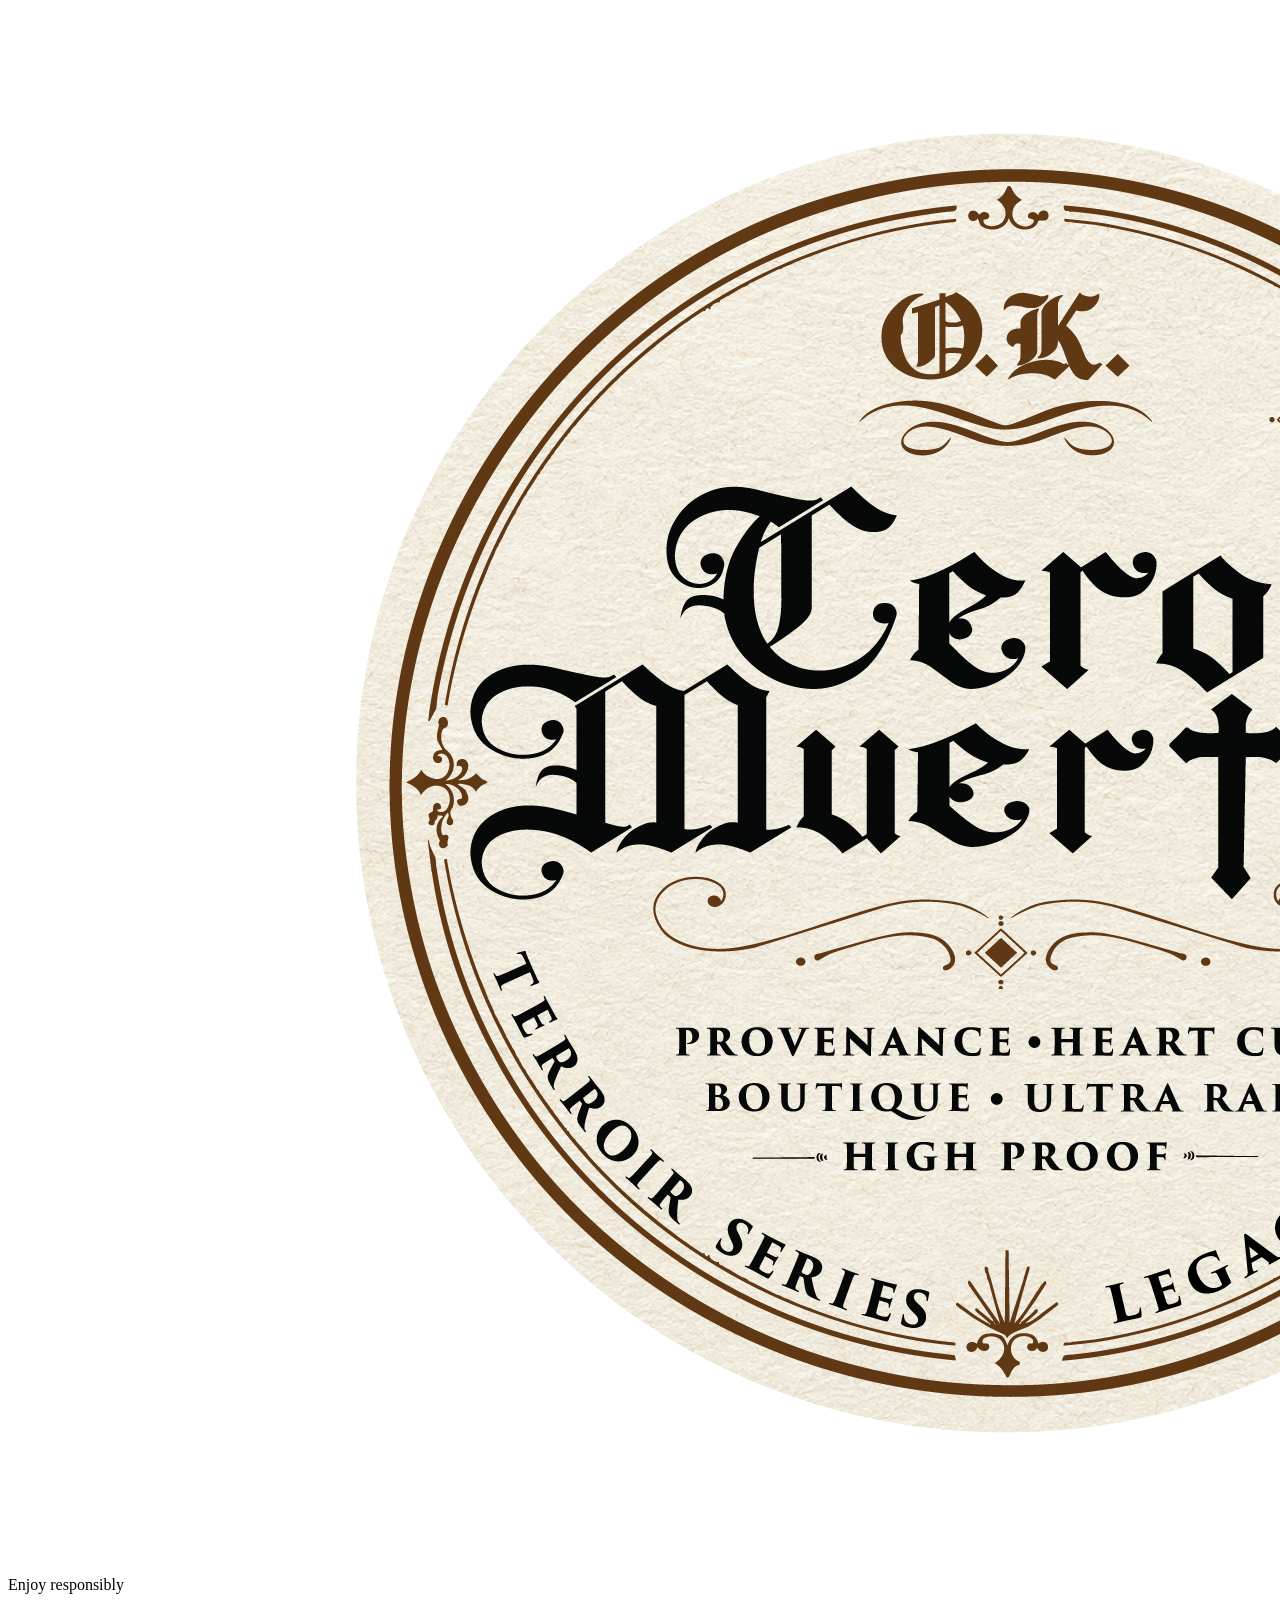
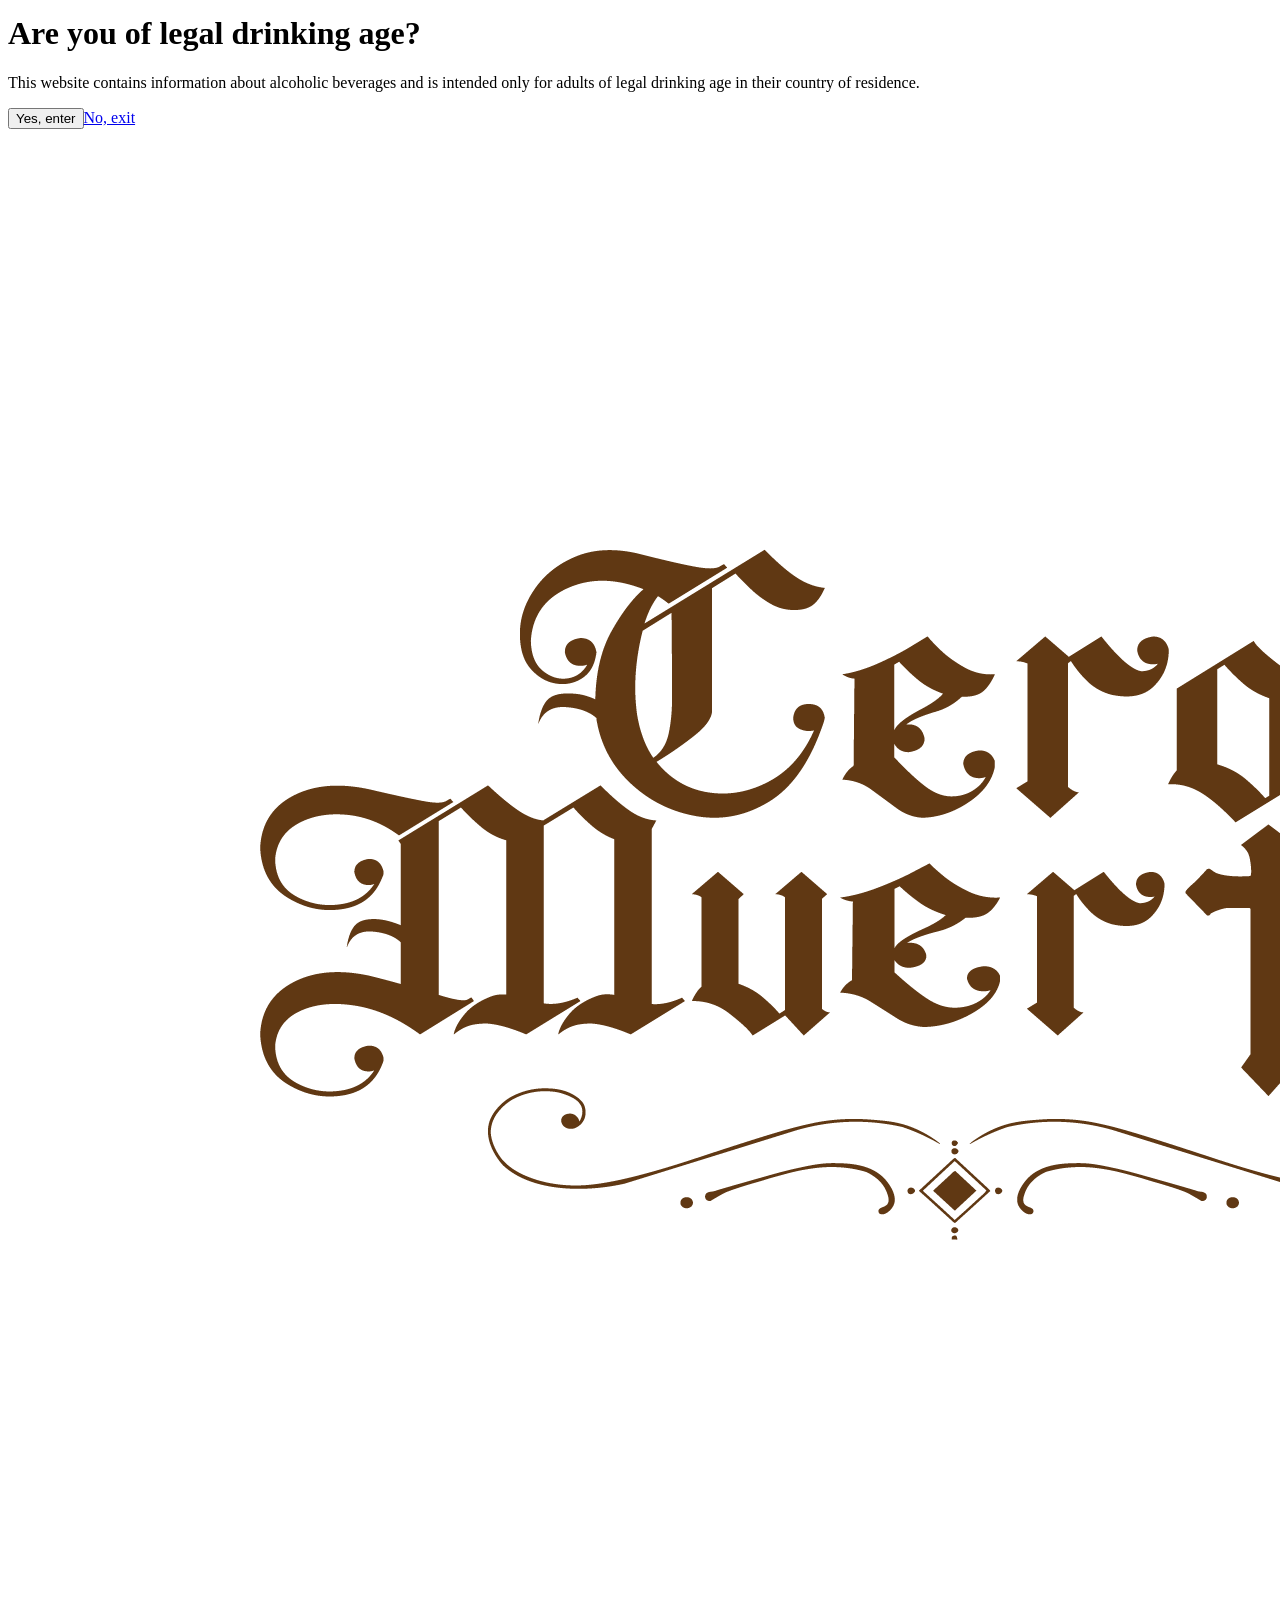
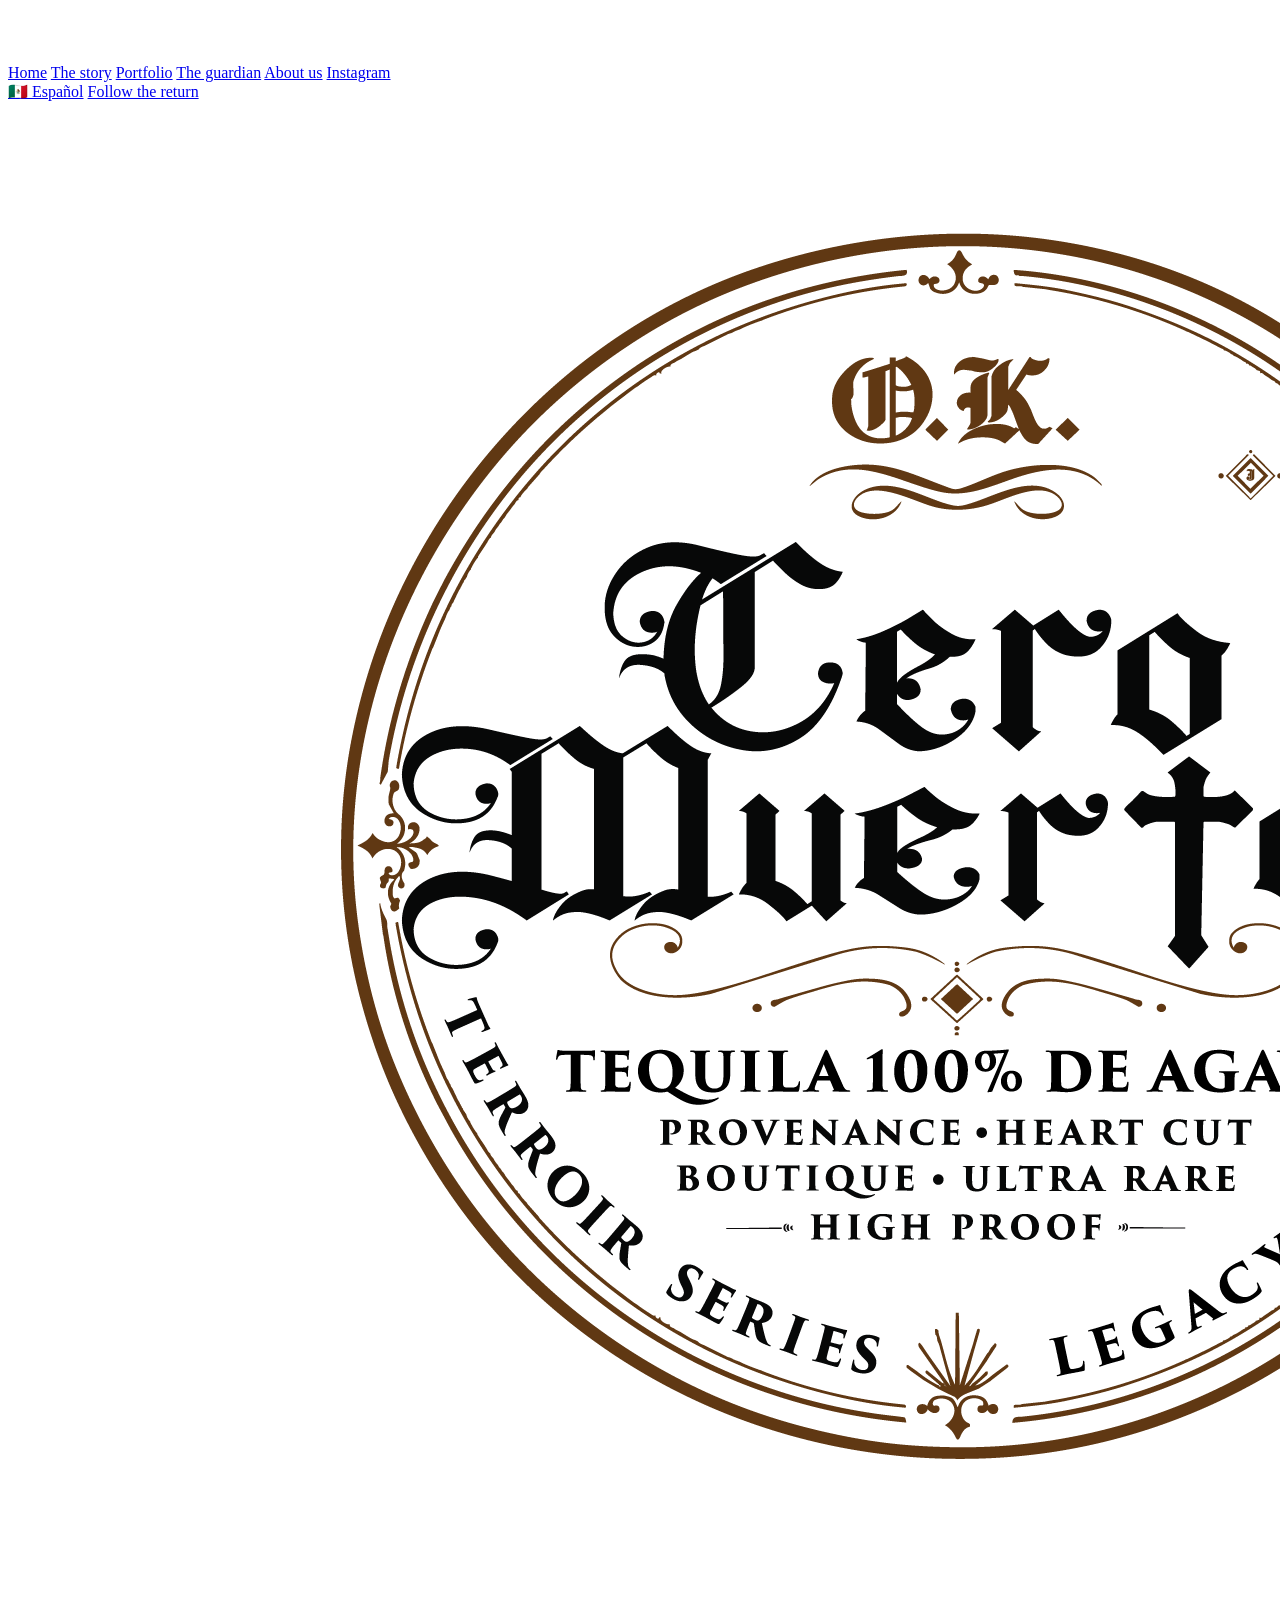
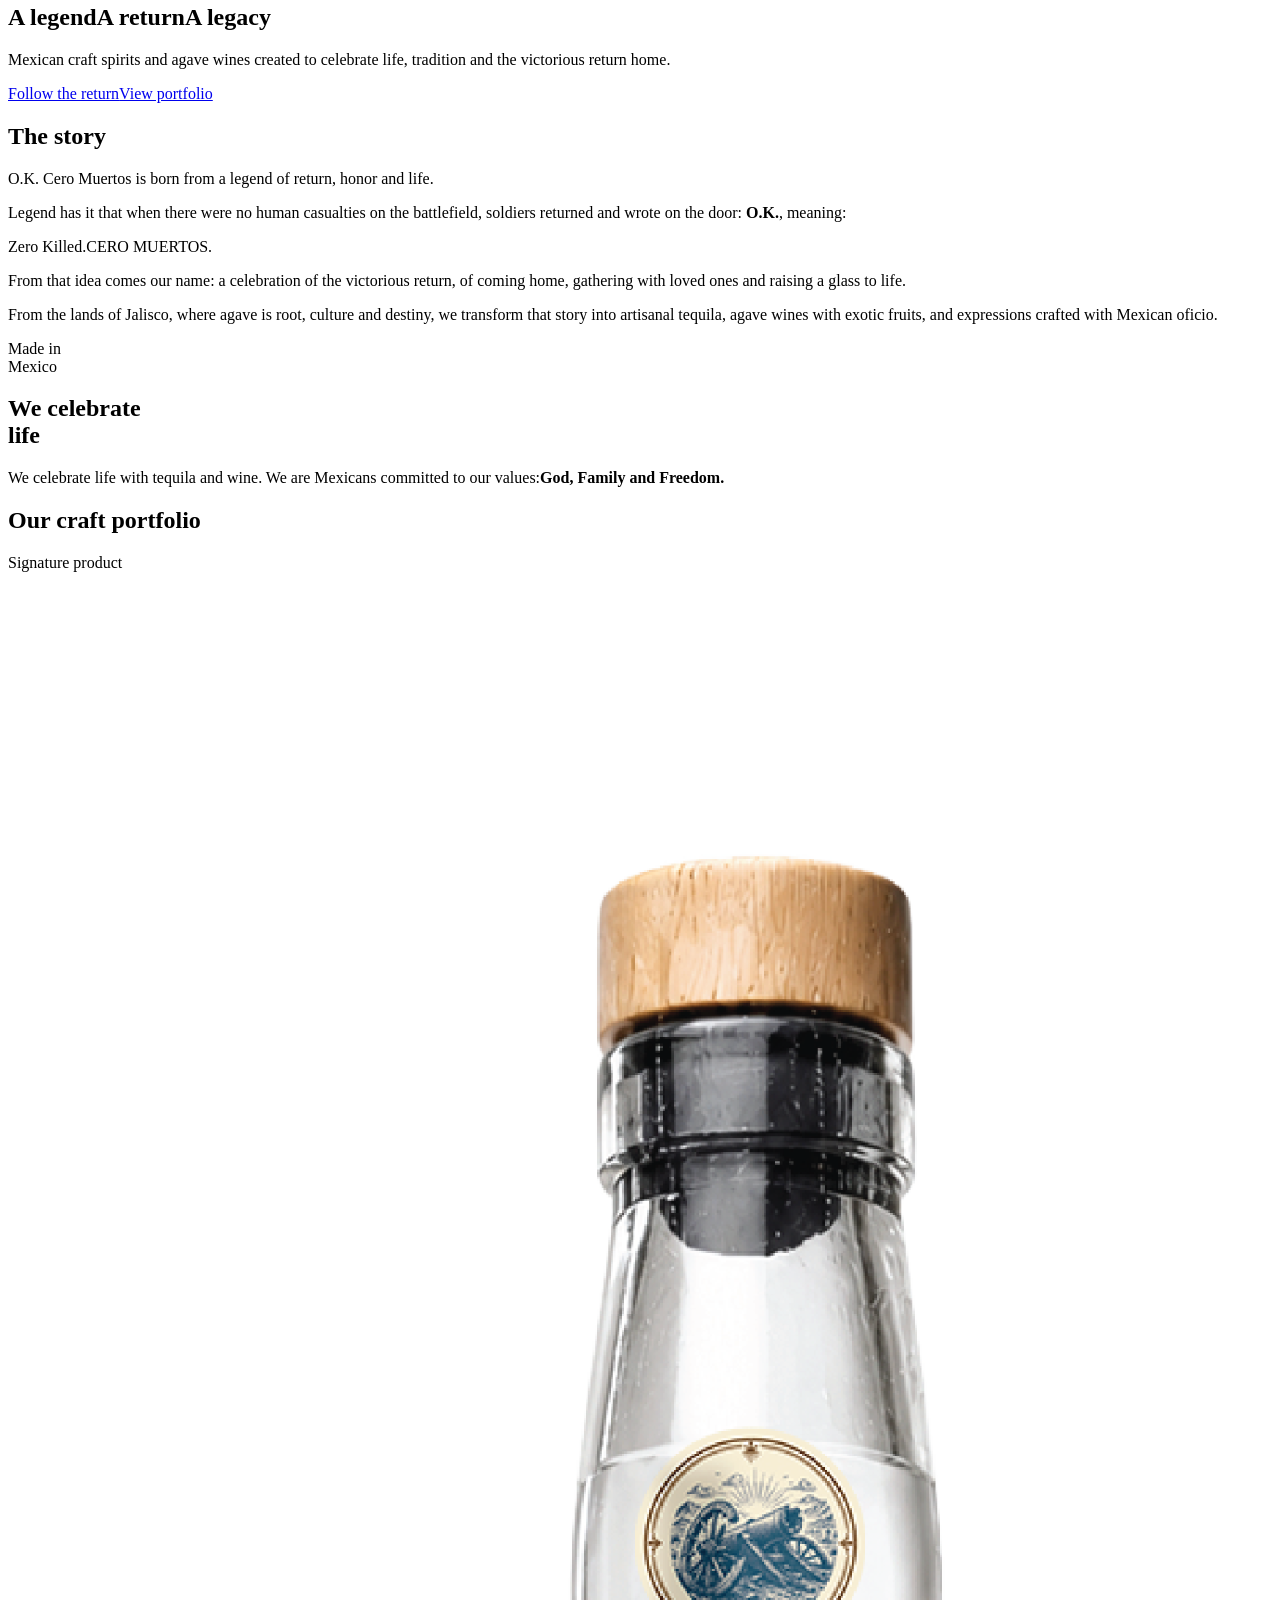
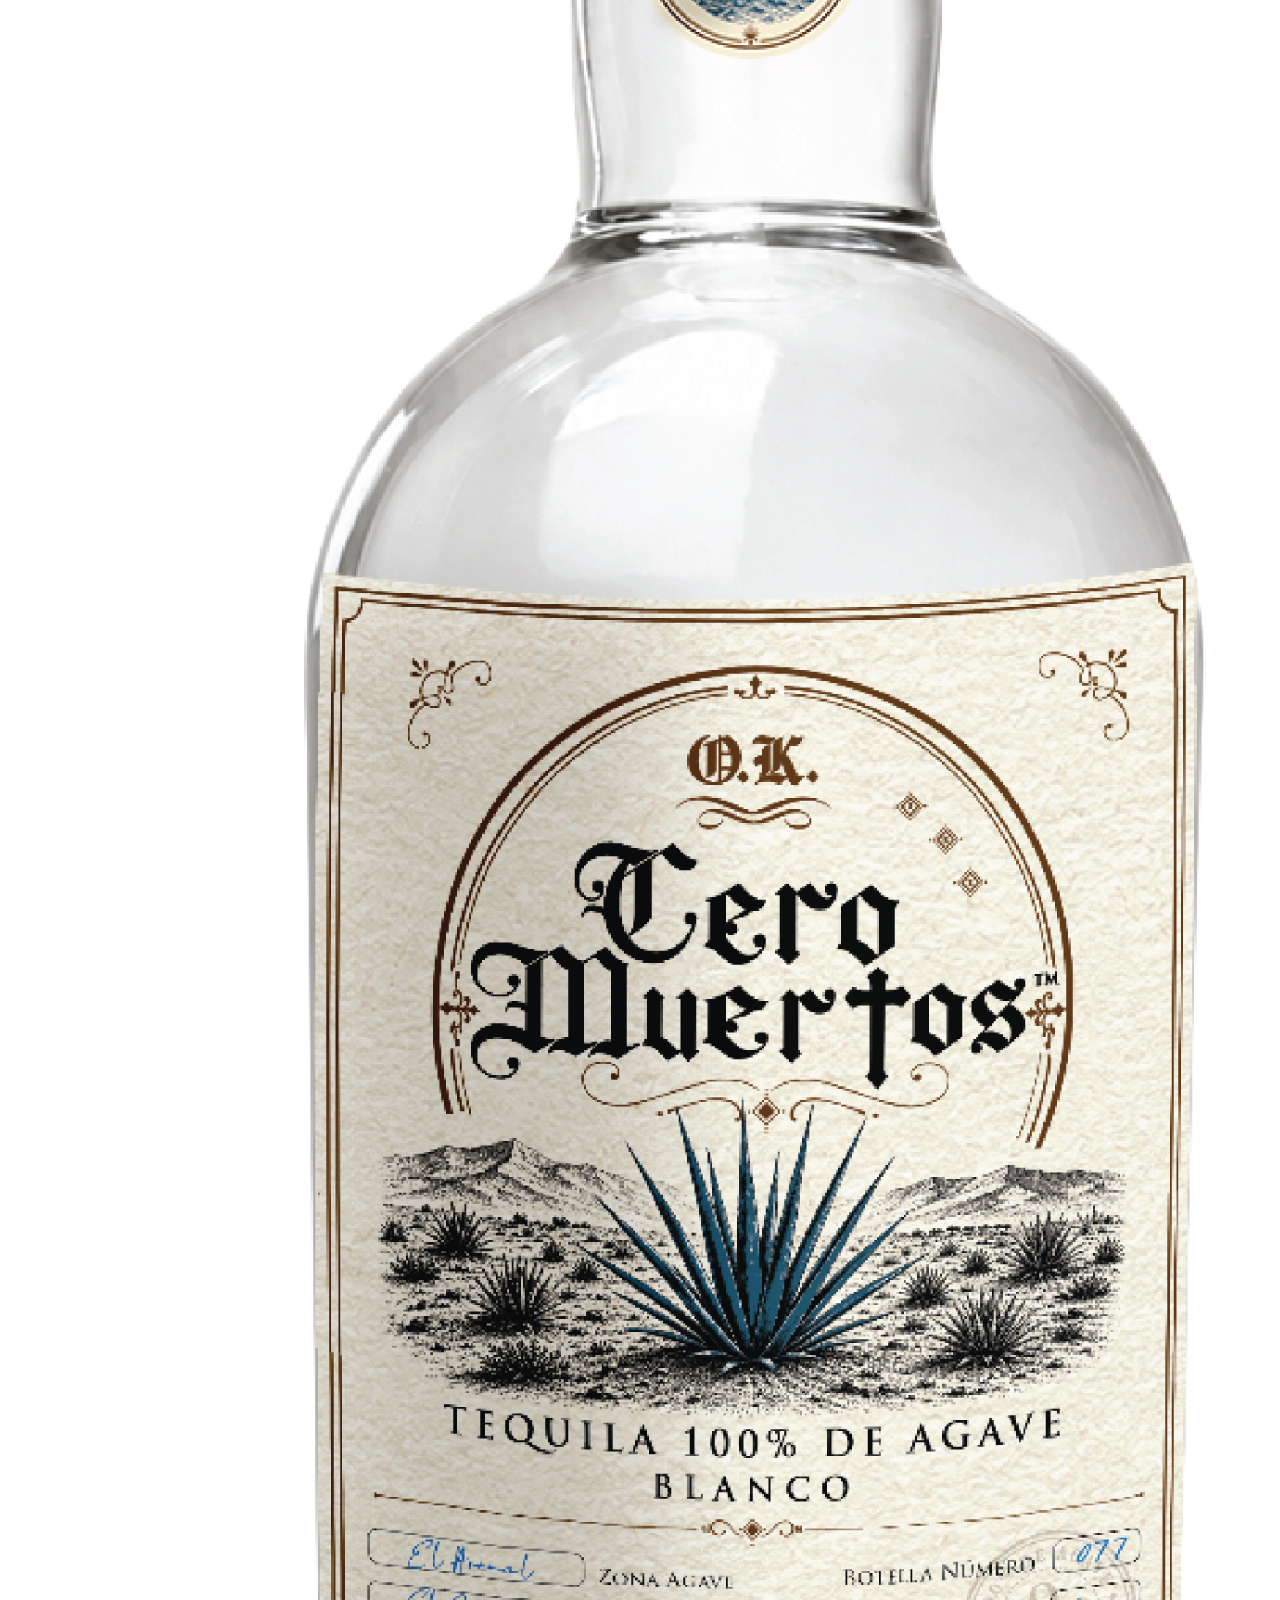
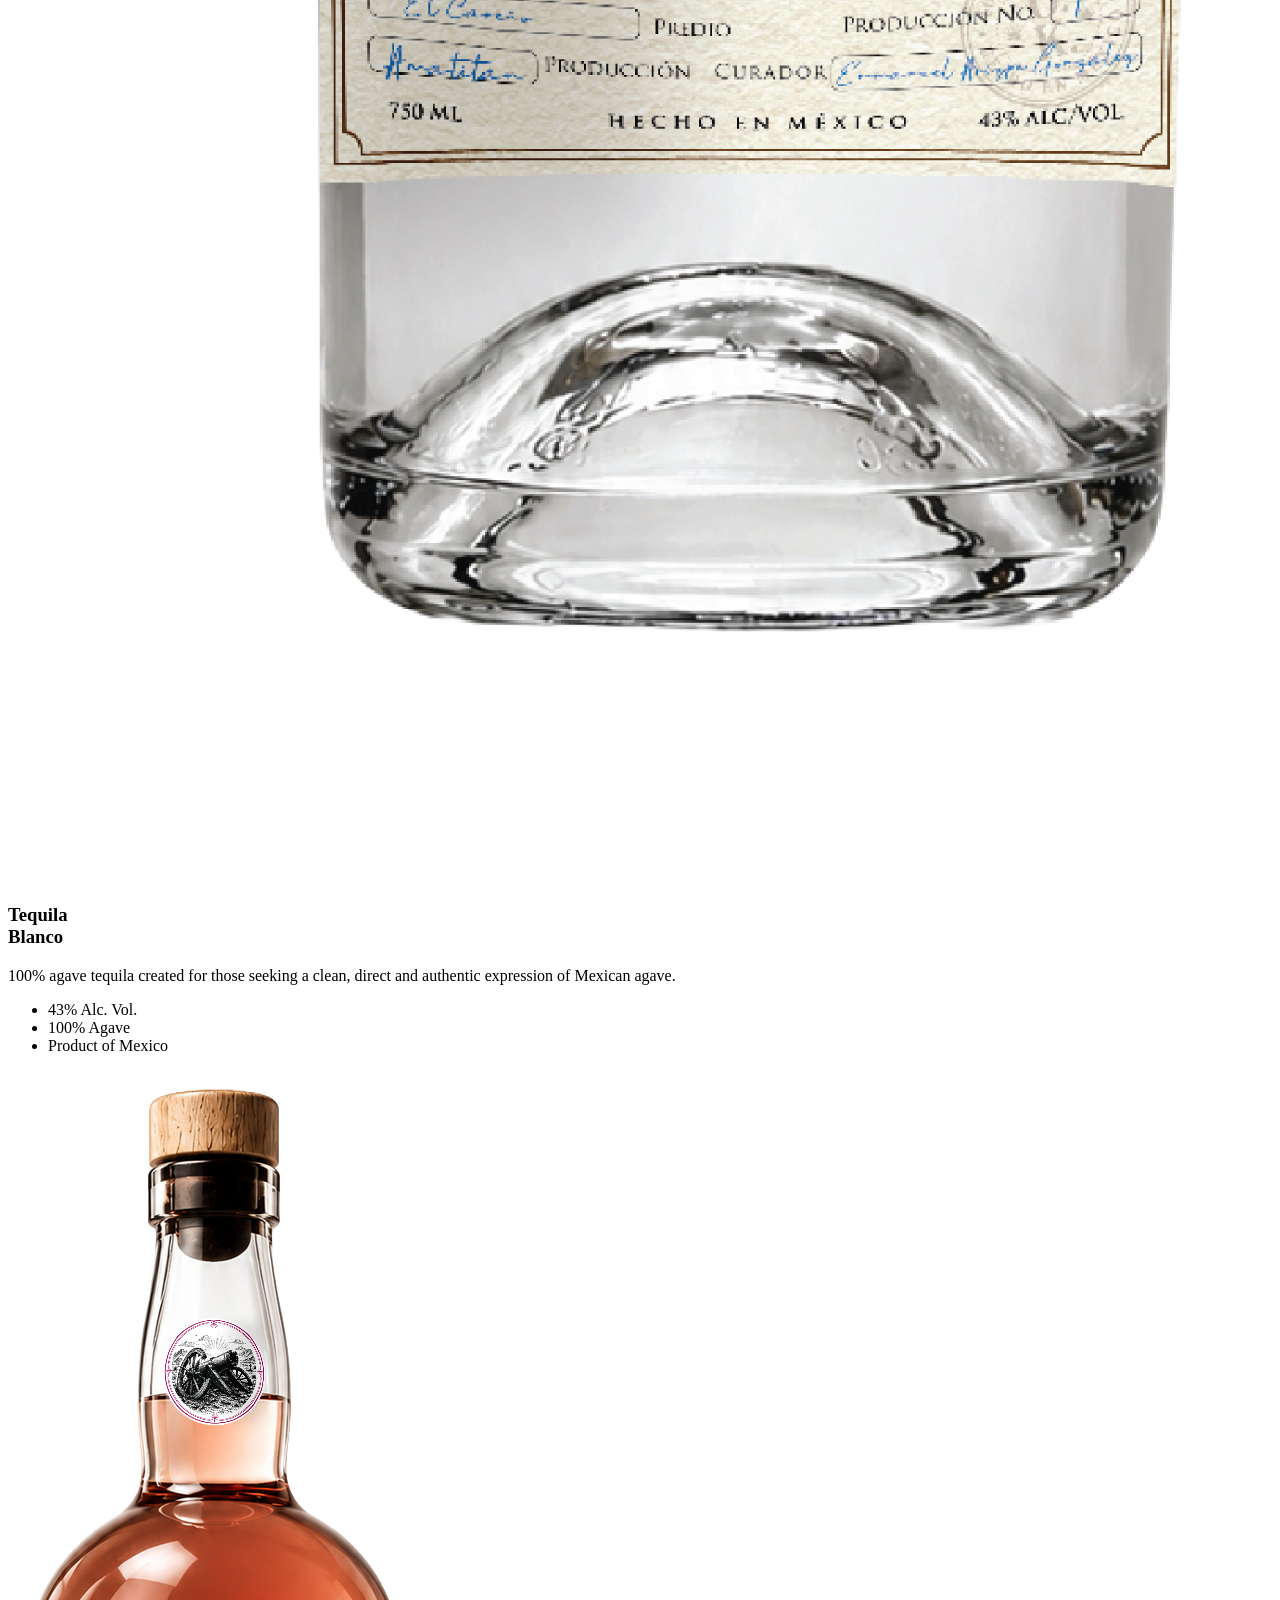
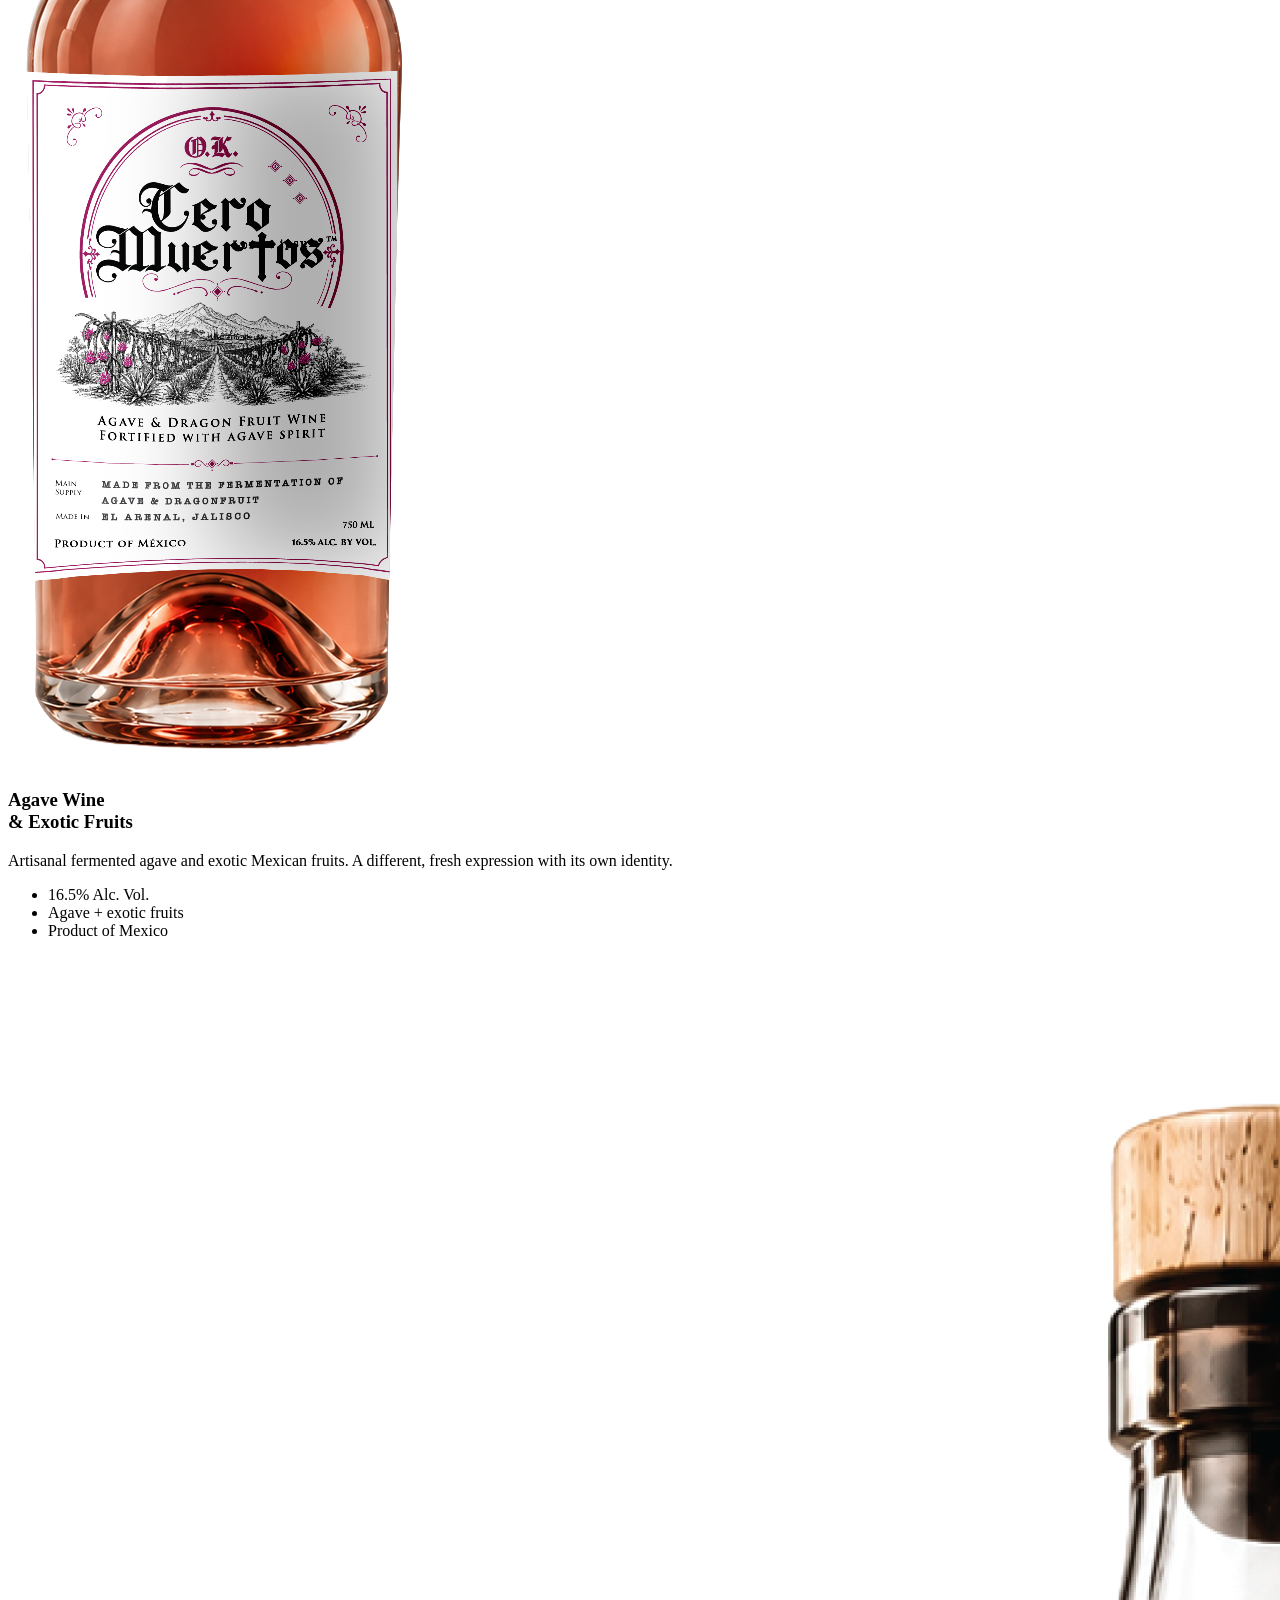
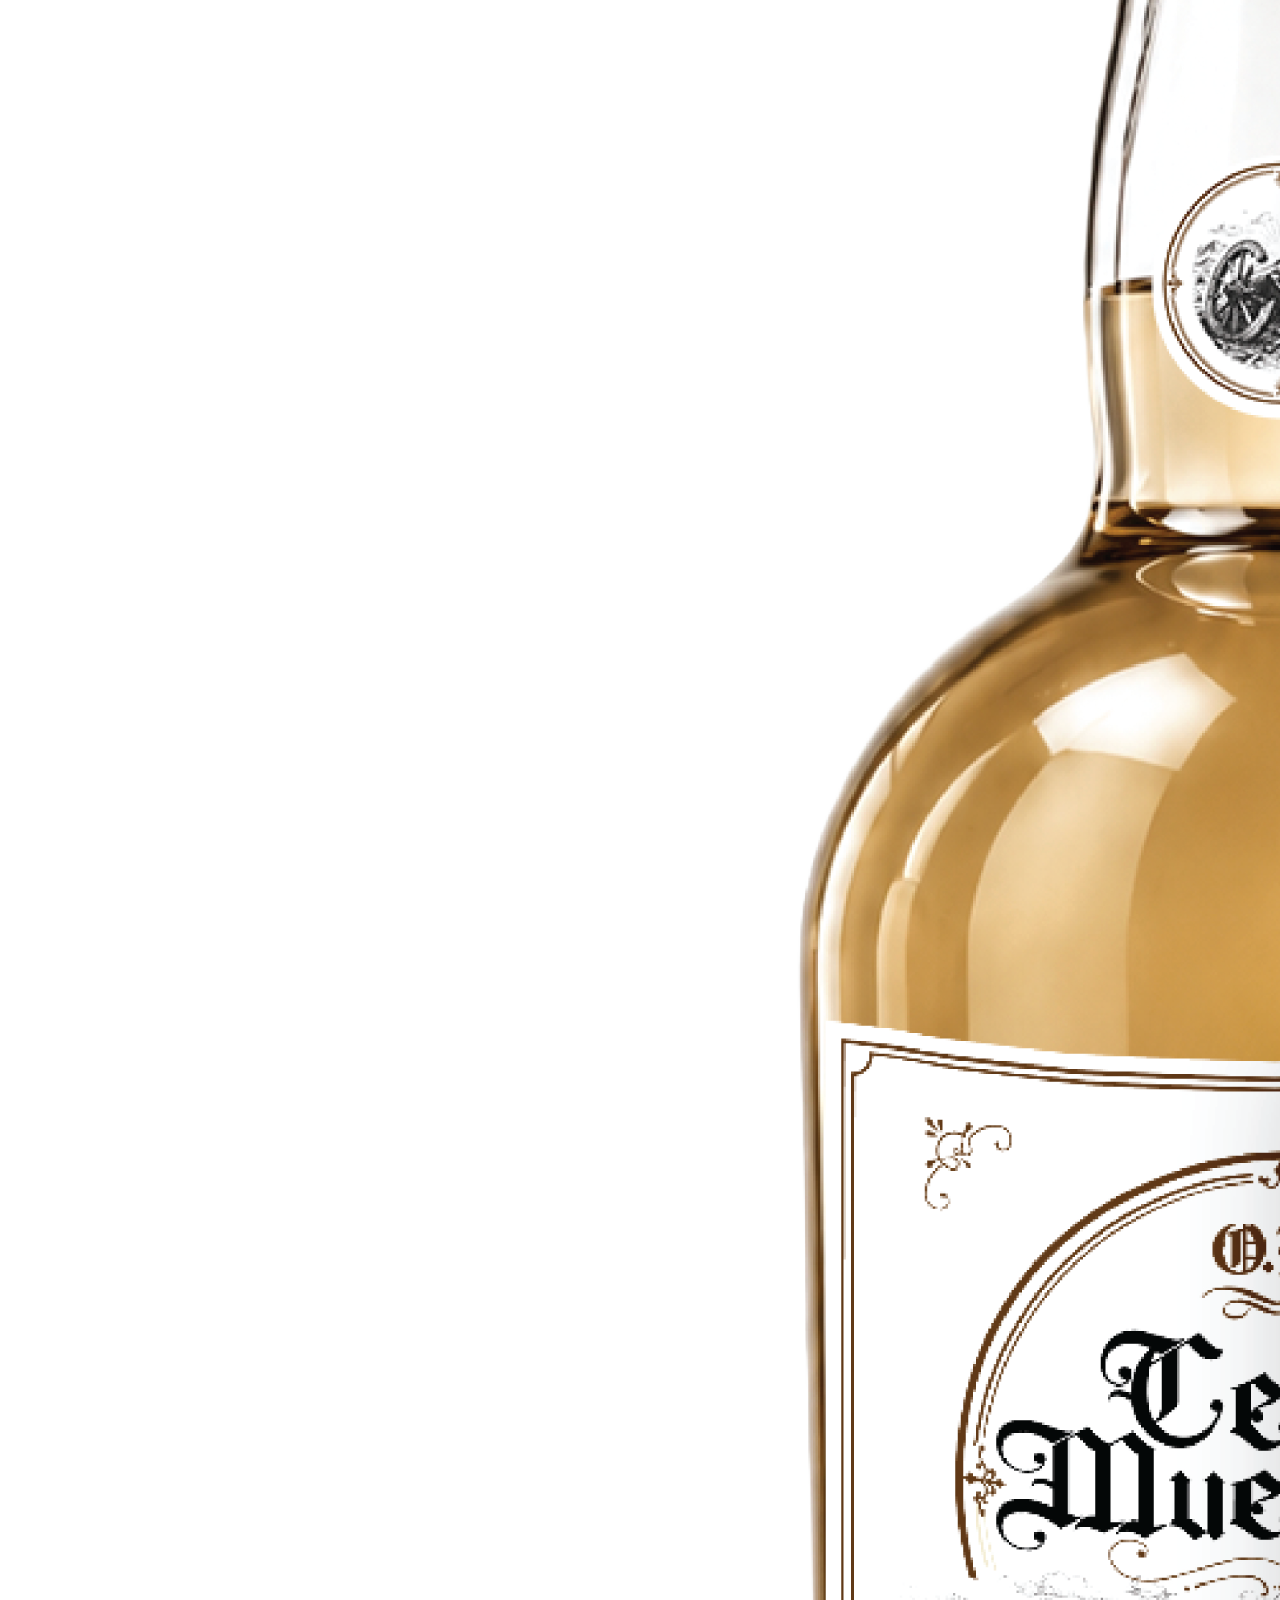
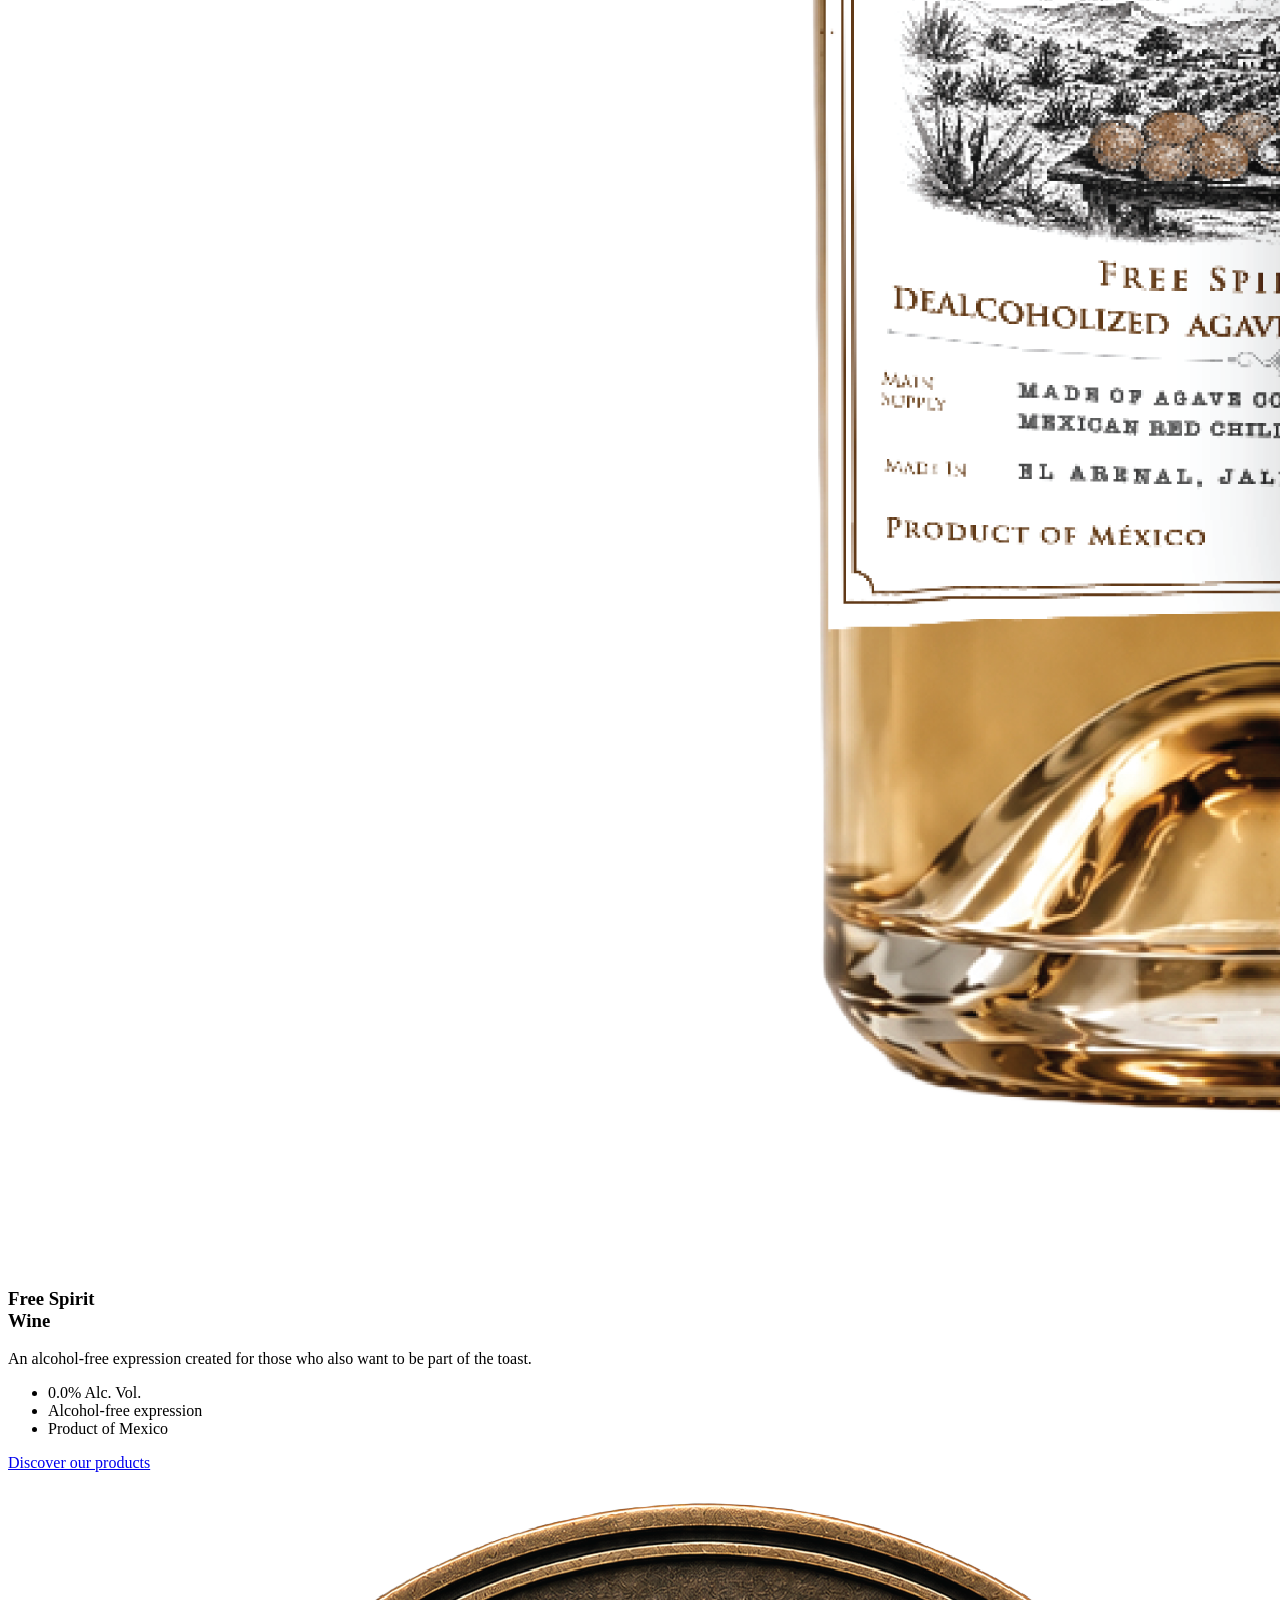
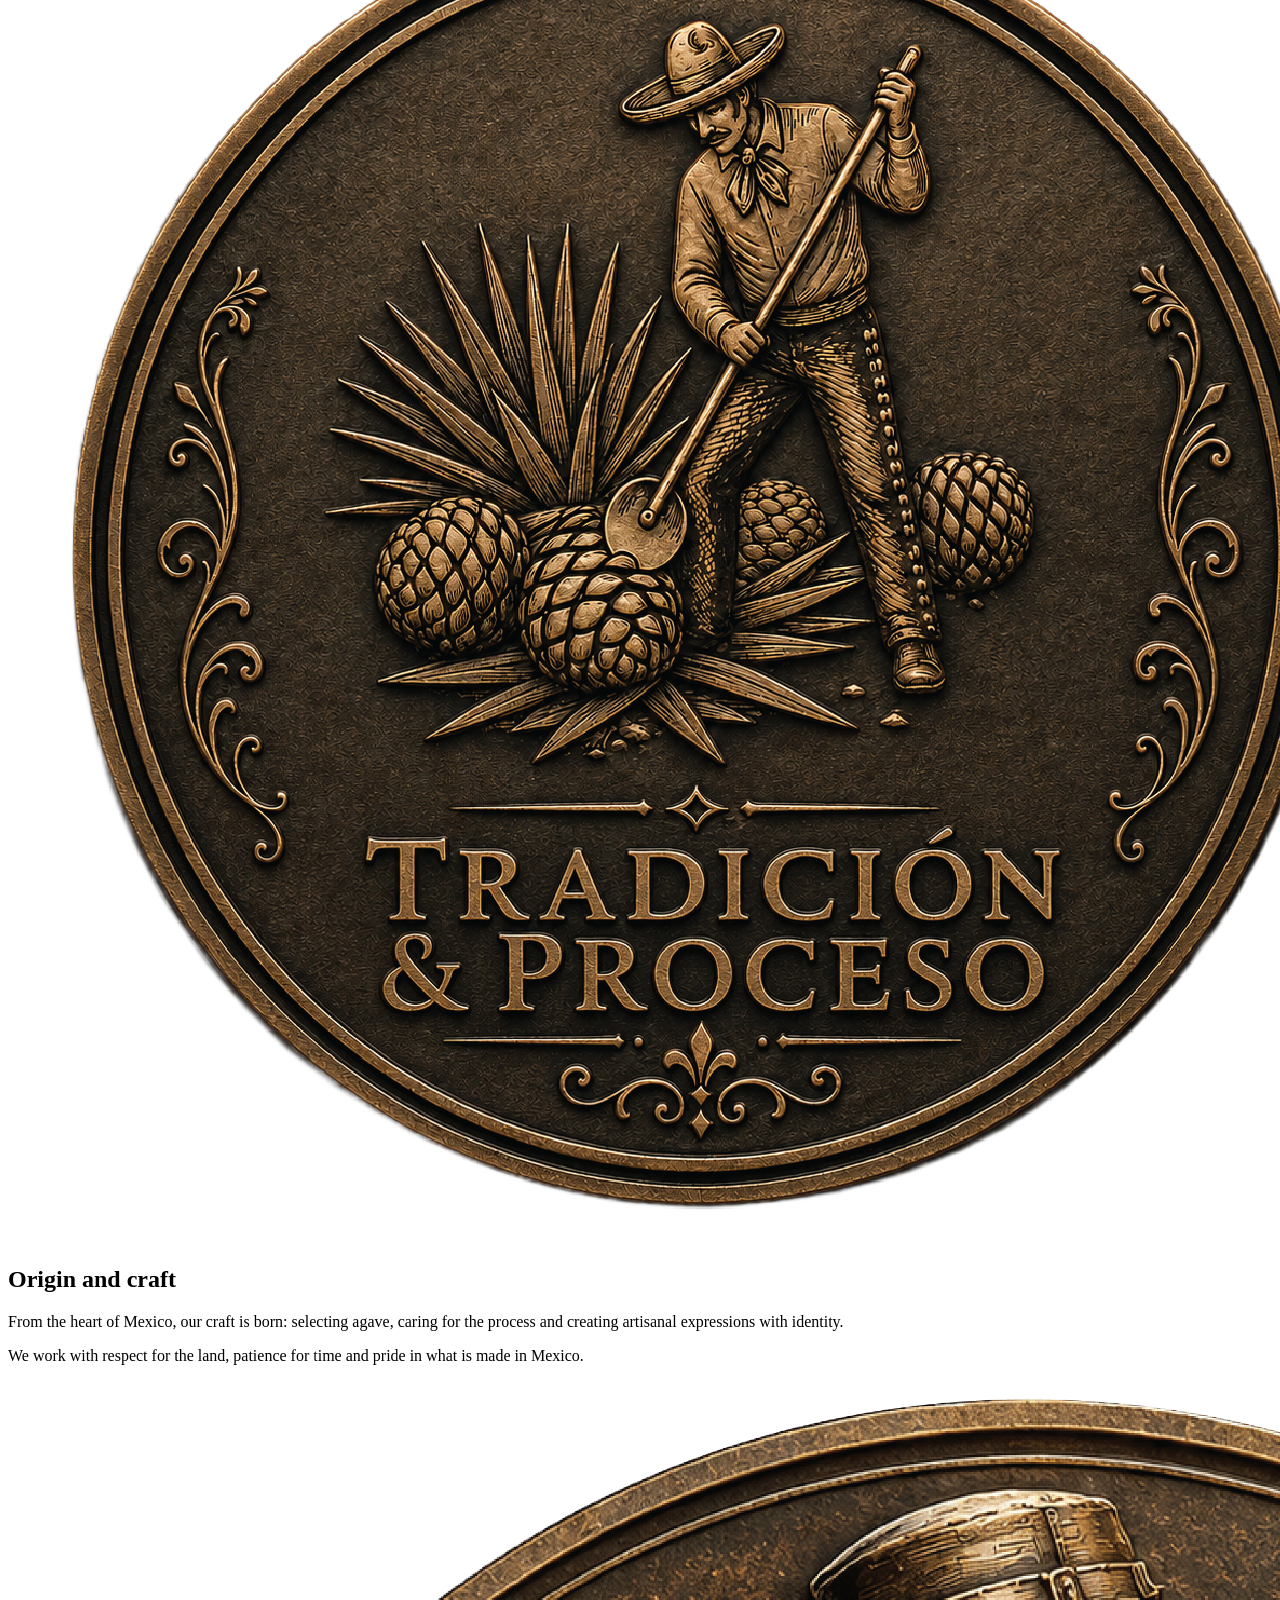
==== commit 5b014c5a: "Add files via upload" ====
--- a/en.html
+++ b/en.html
@@ -16,7 +16,7 @@
   <link rel="icon" type="image/png" href="assets/icons/favicon.png" />
   <link rel="apple-touch-icon" href="assets/icons/apple-touch-icon.png" />
   <link rel="manifest" href="site.webmanifest" />
-  <link rel="stylesheet" href="assets/css/styles.css?v=77" />
+  <link rel="stylesheet" href="assets/css/styles.css?v=78" />
 </head>
 <body>
 
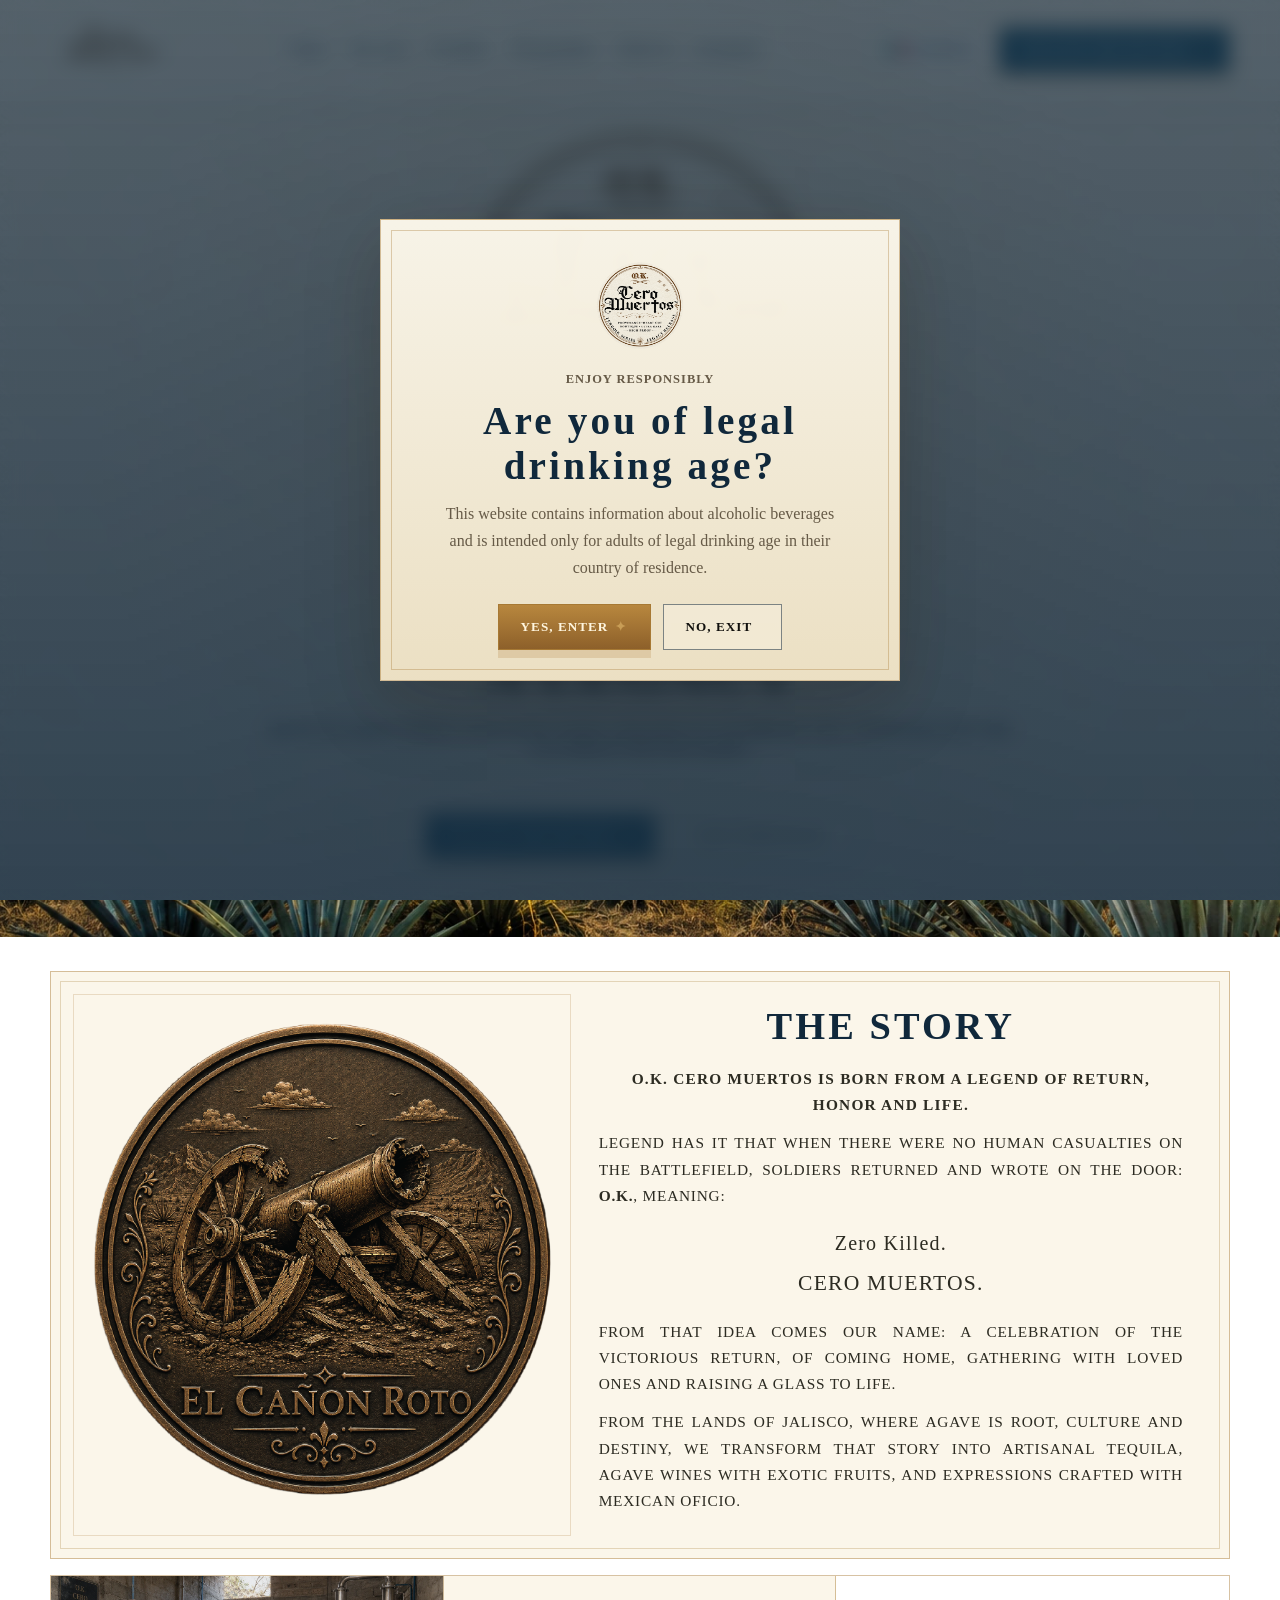
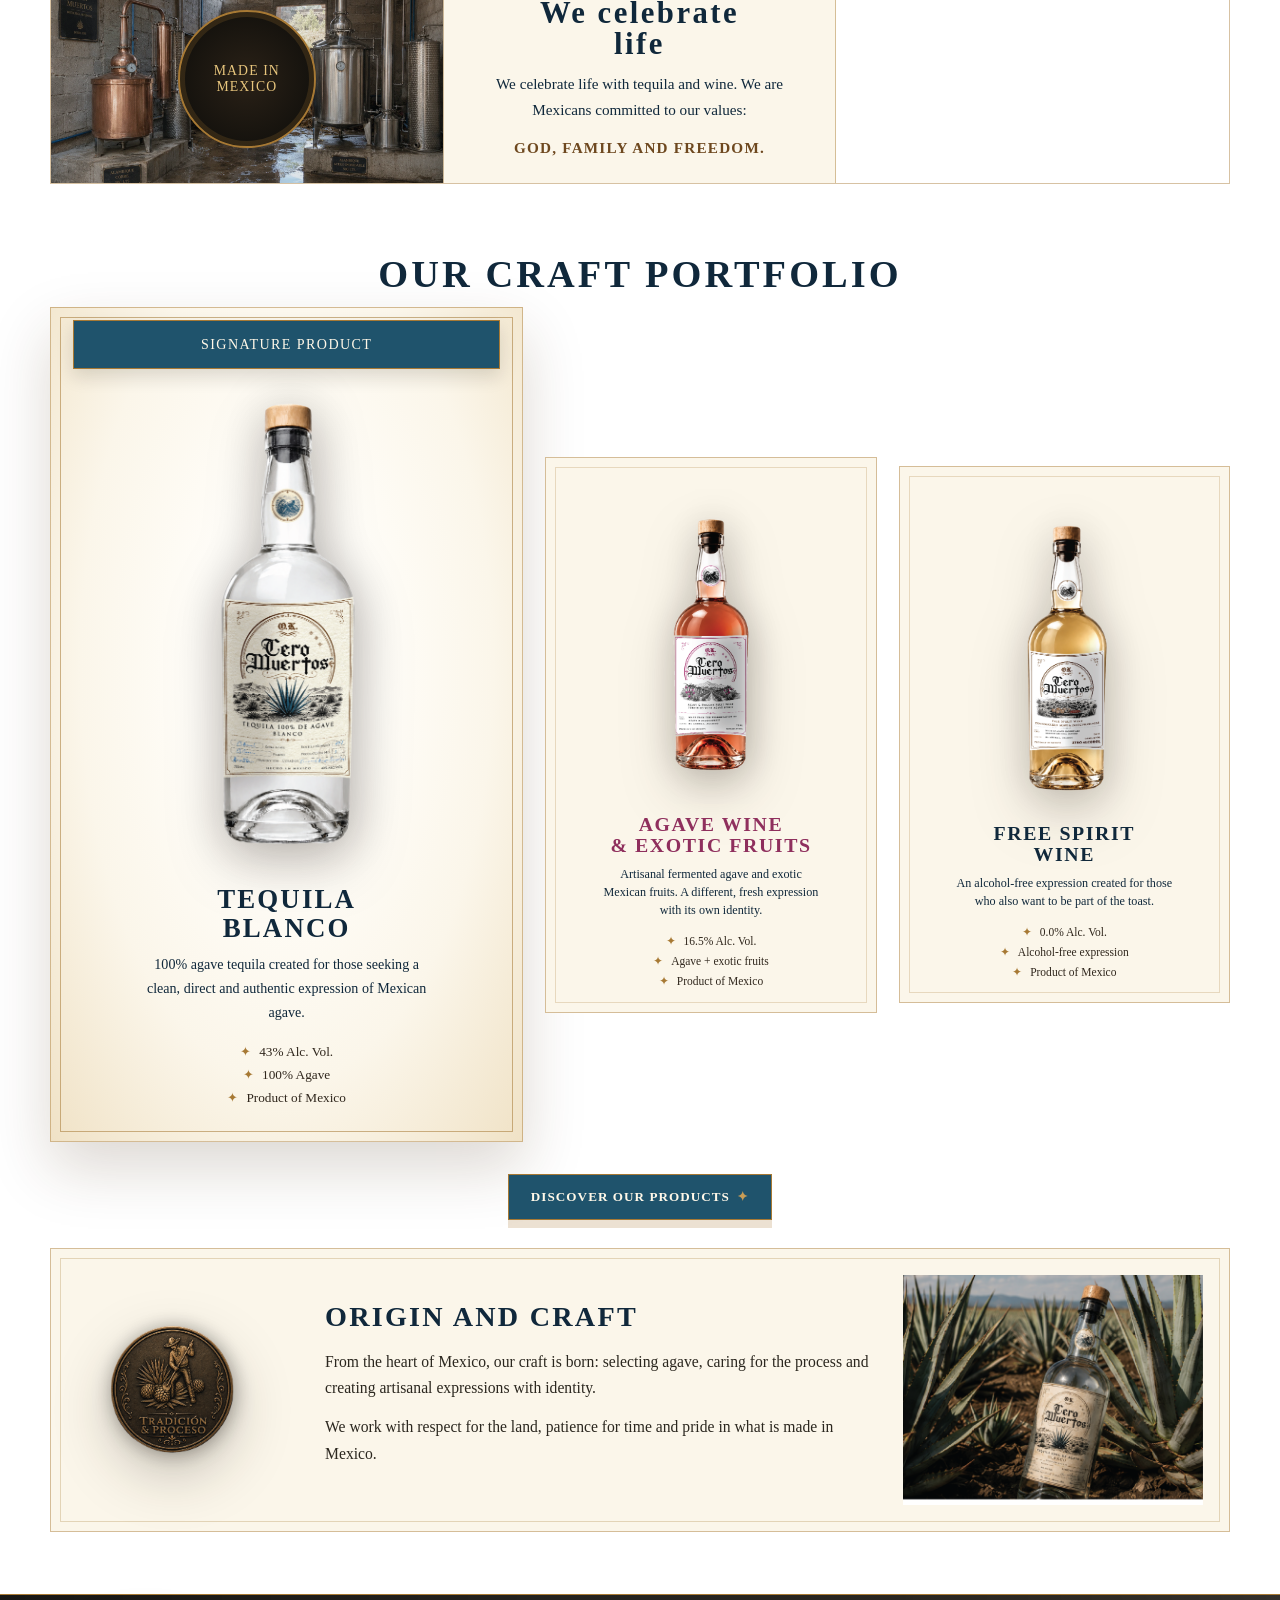
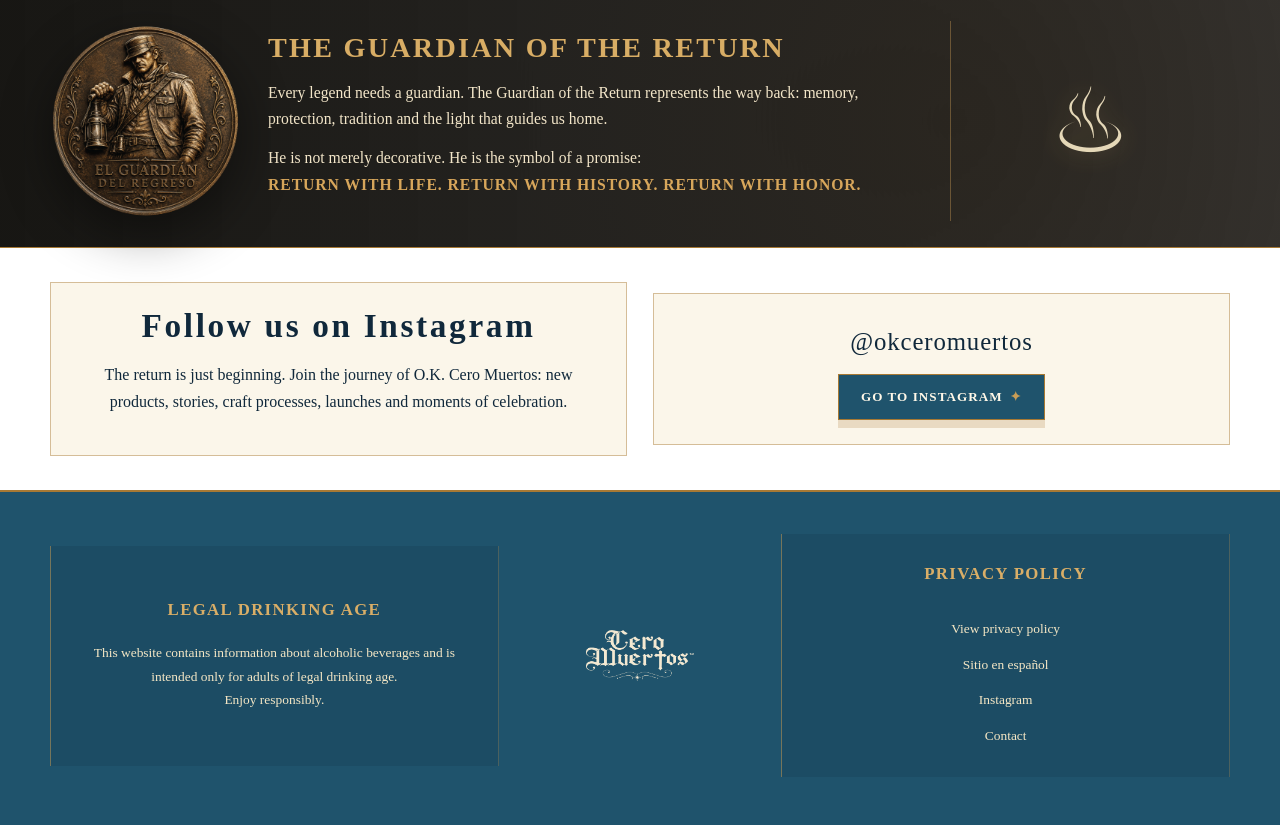
==== commit b2497026: "Update en.html" ====
--- a/en.html
+++ b/en.html
@@ -16,7 +16,7 @@
   <link rel="icon" type="image/png" href="assets/icons/favicon.png" />
   <link rel="apple-touch-icon" href="assets/icons/apple-touch-icon.png" />
   <link rel="manifest" href="site.webmanifest" />
-  <link rel="stylesheet" href="assets/css/styles.css?v=78" />
+  <link rel="stylesheet" href="assets/css/styles.css?v=80" />
 </head>
 <body>
 
--- a/assets/css/styles.css
+++ b/assets/css/styles.css
@@ -0,0 +1,1489 @@
+:root{
+  --paper:#f4ecd9;
+  --paper-light:#fbf6ea;
+  --paper-deep:#ead8b5;
+  --ink:#10283b;
+  --ink-2:#183950;
+  --agave-blue:#1f536c;
+  --agave-blue-dark:#10283b;
+  --black:#11100d;
+  --gold:#a77934;
+  --gold-soft:#c89d56;
+  --bronze:#6e481f;
+  --wine:#8f2f5d;
+  --muted:#665a47;
+  --line:rgba(167,121,52,.45);
+  --line-soft:rgba(167,121,52,.22);
+  --shadow:0 24px 70px rgba(31,22,10,.22);
+  --serif:"Trajan Pro","Trajan Pro 3","Cinzel","Times New Roman",serif;
+  --body:"Libre Baskerville",Georgia,serif;
+}
+
+*{
+  box-sizing:border-box;
+}
+
+html{
+  scroll-behavior:smooth;
+}
+
+body{
+  margin:0;
+  color:var(--ink);
+  position:relative;
+  z-index:0;
+  background:transparent;
+  font-family:var(--body);
+  overflow-x:hidden;
+}
+
+body:before{
+  content:"";
+  position:fixed;
+  inset:0;
+  z-index:-1;
+  pointer-events:none;
+  background-color:var(--paper);
+  background-image:url("../img/papel-vino.webp");
+  background-position:center center;
+  background-size:cover;
+  background-repeat:no-repeat;
+}
+
+img{
+  display:block;
+  max-width:100%;
+  height:auto;
+}
+
+a{
+  color:inherit;
+  text-decoration:none;
+}
+
+p{
+  line-height:1.7;
+}
+
+h1,
+h2,
+h3,
+.btn,
+.nav a,
+.eyebrow,
+.section-label,
+.coin-title,
+.language-link{
+  font-family:var(--serif);
+  font-weight:700;
+  letter-spacing:.08em;
+}
+
+.site-wrap{
+  width:min(1180px,calc(100% - 36px));
+  margin:0 auto;
+}
+
+/* Age gate */
+
+.age-gate{
+  position:fixed;
+  inset:0;
+  z-index:1000;
+  display:grid;
+  place-items:center;
+  padding:24px;
+  background:
+    linear-gradient(rgba(18,40,59,.70),rgba(18,40,59,.86)),
+    radial-gradient(circle at center, rgba(199,155,84,.18), transparent 34rem);
+  backdrop-filter:blur(10px);
+}
+
+.age-gate.is-hidden{
+  display:none;
+}
+
+.age-card{
+  width:min(520px,100%);
+  text-align:center;
+  padding:34px 30px 30px;
+  background:linear-gradient(
+    180deg,
+    rgba(251,246,234,.98),
+    rgba(239,226,197,.98)
+  );
+  border:1px solid var(--line);
+  box-shadow:var(--shadow);
+  position:relative;
+}
+
+.age-card:before{
+  content:"";
+  position:absolute;
+  inset:10px;
+  pointer-events:none;
+  border:1px solid rgba(167,121,52,.34);
+}
+
+.age-logo{
+  width:132px;
+  margin:0 auto 12px;
+}
+
+.age-card h1{
+  font-size:clamp(1.8rem,5vw,2.45rem);
+  margin:8px 0 12px;
+}
+
+.age-card p{
+  color:var(--muted);
+  margin:8px auto;
+  max-width:410px;
+}
+
+.age-actions{
+  display:flex;
+  justify-content:center;
+  gap:12px;
+  flex-wrap:wrap;
+  margin-top:22px;
+}
+
+/* Header */
+
+.site-header{
+  position:fixed;
+  top:0;
+  left:0;
+  width:100%;
+  z-index:100;
+  background:rgba(251,246,234,.20);
+  backdrop-filter:blur(7px);
+  -webkit-backdrop-filter:blur(7px);
+  border-bottom:1px solid rgba(255,255,255,.28);
+  box-shadow:0 8px 24px rgba(16,40,59,.06);
+}
+
+.header-inner{
+  width:min(1180px,calc(100% - 36px));
+  margin:0 auto;
+  min-height:88px;
+  display:flex;
+  align-items:center;
+  gap:22px;
+}
+
+.brand img{
+  width:128px;
+}
+
+.nav{
+  flex:1;
+  display:flex;
+  justify-content:center;
+  gap:24px;
+  align-items:center;
+  font-size:.76rem;
+}
+
+.nav a{
+  padding:8px 0;
+  color:var(--ink);
+  border-bottom:1px solid transparent;
+  white-space:nowrap;
+}
+
+.nav a:hover{
+  border-bottom-color:var(--gold);
+}
+
+.header-actions{
+  display:flex;
+  align-items:center;
+  gap:10px;
+}
+
+.header-cta{
+  white-space:nowrap;
+}
+
+.language-link{
+  display:inline-flex;
+  align-items:center;
+  gap:.45rem;
+  min-height:42px;
+  padding:10px 13px;
+  border:1px solid var(--line);
+  color:var(--ink);
+  background:rgba(255,255,255,.28);
+  text-transform:uppercase;
+  font-size:.72rem;
+}
+
+.flag{
+  font-size:1rem;
+}
+
+/* Buttons */
+
+.btn{
+  display:inline-flex;
+  align-items:center;
+  justify-content:center;
+  gap:.45rem;
+  min-height:46px;
+  padding:12px 22px;
+  border:1px solid var(--gold);
+  background:var(--agave-blue);
+  color:#fff8e8;
+  font-size:.82rem;
+  text-transform:uppercase;
+  box-shadow:0 8px 0 rgba(167,121,52,.22);
+}
+
+.btn:not(.btn-outline):not(.btn-gold):hover{
+  background:var(--agave-blue-dark);
+}
+
+.btn:after{
+  content:"\2726";
+  color:var(--gold-soft);
+}
+
+.btn-outline{
+  background:rgba(244,236,217,.72);
+  color:var(--black);
+  box-shadow:none;
+  border-color:rgba(16,40,59,.52);
+  backdrop-filter:blur(3px);
+}
+
+.btn-outline:after{
+  content:"";
+}
+
+.btn-gold{
+  background:linear-gradient(180deg,#b8873e,#8d602a);
+  color:#fff6df;
+}
+
+/* Hero full color photo */
+
+.hero{
+  min-height:100vh;
+  width:100%;
+  position:relative;
+  display:grid;
+  align-items:start;
+  padding:96px 0 78px;
+  overflow:hidden;
+}
+
+.hero:before{
+  content:"";
+  position:absolute;
+  inset:0;
+  z-index:-3;
+  background:url("../img/wallpaper.webp") center center/cover no-repeat;
+}
+
+.hero:after{
+  content:none;
+}
+
+.hero-inner{
+  width:min(1180px,calc(100% - 36px));
+  margin:0 auto;
+  display:grid;
+  grid-template-columns:1fr;
+  align-items:start;
+  justify-items:center;
+  gap:0;
+}
+
+.hero-copy{
+  position:relative;
+  z-index:2;
+  max-width:880px;
+  width:100%;
+  display:flex;
+  flex-direction:column;
+  align-items:center;
+  justify-content:flex-start;
+  text-align:center;
+  margin:0 auto;
+}
+
+.hero-emblem{
+  width:min(540px,46vw);
+  margin:0 auto 18px;
+  filter:drop-shadow(0 16px 30px rgba(21,16,9,.18));
+}
+
+.divider{
+  width:min(500px,68%);
+  height:1px;
+  background:linear-gradient(90deg,transparent,var(--gold),transparent);
+  margin:0 auto 20px;
+  position:relative;
+  transform:translateY(-30px);
+}
+
+.divider:after{
+  content:"\2726";
+  color:var(--gold);
+  position:absolute;
+  left:50%;
+  top:50%;
+  transform:translate(-50%,-52%);
+  background:transparent;
+  padding:0;
+}
+
+.hero h1{
+  width:100%;
+  max-width:880px;
+  margin:0 auto;
+  font-size:clamp(2.25rem,4.35vw,4.55rem);
+  line-height:1.05;
+  color:var(--black);
+  letter-spacing:.052em;
+  text-transform:uppercase;
+  text-align:center;
+  text-shadow:0 2px 16px rgba(255,255,255,.62);
+}
+
+.hero-slogan{
+  transform:translateY(-30px);
+}
+
+.hero-slogan span{
+  display:block;
+  white-space:nowrap;
+  text-align:center;
+}
+
+.hero-text{
+  max-width:760px;
+  margin:18px auto 22px;
+  font-family:var(--serif);
+  font-size:clamp(.88rem,1.12vw,1.05rem);
+  line-height:1.45;
+  letter-spacing:.035em;
+  text-transform:uppercase;
+  color:var(--black);
+  font-weight:700;
+  text-shadow:0 2px 14px rgba(255,255,255,.76);
+  transform:translateY(-30px);
+}
+
+.hero-actions{
+  display:flex;
+  gap:14px;
+  flex-wrap:wrap;
+  justify-content:center;
+}
+
+.hero-visual{
+  display:none;
+}
+
+/* General sections */
+
+.section{
+  padding:34px 0;
+}
+
+.frame{
+  position:relative;
+  border:1px solid var(--line);
+  background:#fbf6ea;
+}
+
+.frame:before{
+  content:"";
+  position:absolute;
+  inset:9px;
+  border:1px solid rgba(167,121,52,.28);
+  pointer-events:none;
+}
+
+.section-title{
+  margin:0 auto 22px;
+  text-align:center;
+  font-size:clamp(1.65rem,3vw,2.8rem);
+  line-height:1.08;
+  text-transform:uppercase;
+}
+
+.eyebrow{
+  color:var(--bronze);
+  text-transform:uppercase;
+  font-size:.78rem;
+  margin:0 0 8px;
+}
+
+/* Story */
+
+.story-grid{
+  display:grid;
+  grid-template-columns:.9fr 1.1fr;
+  gap:28px;
+  align-items:stretch;
+  padding:22px;
+}
+
+.ok-door{
+  min-height:360px;
+  border:1px solid var(--line-soft);
+  background-color:var(--paper-light);
+  background-image:url("../icons/Iconos Botones-06.png");
+  background-position:center;
+  background-repeat:no-repeat;
+  background-size:auto 94%;
+  position:relative;
+  overflow:hidden;
+}
+
+.ok-door:after{
+  content:none;
+}
+
+.story-copy{
+  padding:10px 24px 10px 0;
+  max-width:720px;
+  justify-self:center;
+  text-align:left;
+}
+
+.story-copy h2{
+  text-align:center;
+  margin:0 0 18px;
+  font-size:clamp(1.8rem,3vw,2.75rem);
+  text-transform:uppercase;
+}
+
+.story-copy > .eyebrow{
+  text-align:center;
+  text-align-last:center;
+  margin-left:auto;
+  margin-right:auto;
+}
+
+.story-copy p{
+  font-size:.96rem;
+  margin:0 auto 12px;
+  color:#2c2b22;
+  max-width:680px;
+}
+
+.story-uppercase{
+  text-transform:uppercase;
+  letter-spacing:.05em;
+  text-align:justify;
+  text-align-last:left;
+}
+
+.zero-line{
+  text-align:center !important;
+  text-align-last:center !important;
+  font-family:var(--serif);
+  color:var(--bronze);
+  font-size:1.25rem !important;
+  line-height:1.45 !important;
+  letter-spacing:.06em;
+  margin:20px auto !important;
+  max-width:520px;
+  width:100%;
+  text-transform:none;
+}
+
+.zero-line span{
+  display:block;
+}
+
+.cero-muertos{
+  text-transform:uppercase;
+  margin-top:10px;
+  font-size:1.35rem;
+}
+
+/* Values */
+
+.values-strip{
+  display:grid;
+  grid-template-columns:1fr 1fr 1fr;
+  gap:0;
+  margin-top:16px;
+  border:1px solid var(--line);
+}
+
+.values-strip > div{
+  min-height:190px;
+  padding:22px;
+  display:grid;
+  place-items:center;
+  text-align:center;
+  border-right:1px solid var(--line);
+  background:#fbf6ea;
+}
+
+.values-strip > div:last-child{
+  border-right:0;
+}
+
+.value-photo-left{
+  background:
+    linear-gradient(rgba(16,40,59,.08),rgba(16,40,59,.10)),
+    url("../img/hecho-en-mexico-nueva.webp") center/cover no-repeat !important;
+}
+
+.value-photo-right{
+  background:url("../img/celebracion-chicos.png") center center/cover no-repeat !important;
+}
+
+.value-seal{
+  width:138px;
+  height:138px;
+  border-radius:50%;
+  display:grid;
+  place-items:center;
+  color:#e7c57d;
+  background:radial-gradient(circle,#2a2117,#16130e 65%,#0e0d0a);
+  border:2px solid var(--gold);
+  box-shadow:inset 0 0 0 5px rgba(167,121,52,.20);
+  font-family:var(--serif);
+  text-transform:uppercase;
+  letter-spacing:.08em;
+  font-size:.86rem;
+}
+
+.values-strip h2{
+  margin:0 0 12px;
+  line-height:1;
+  font-size:clamp(1.45rem,2.4vw,2.25rem);
+}
+
+.values-strip p{
+  margin:0 auto;
+  max-width:340px;
+  font-size:.95rem;
+}
+
+.values-strip strong{
+  display:block;
+  margin-top:12px;
+  color:var(--bronze);
+  font-family:var(--serif);
+  letter-spacing:.08em;
+  text-transform:uppercase;
+}
+
+/* Portfolio */
+
+.portfolio{
+  padding-top:36px;
+}
+
+.products{
+  display:grid;
+  grid-template-columns:repeat(3,1fr);
+  gap:22px;
+  align-items:stretch;
+}
+
+.product-card{
+  min-height:620px;
+  border:1px solid var(--line);
+  background:#fbf6ea;
+  padding:24px 22px 28px;
+  display:grid;
+  grid-template-rows:390px auto;
+  gap:18px;
+  text-align:center;
+  align-items:start;
+  position:relative;
+}
+
+.product-card:before{
+  content:"";
+  position:absolute;
+  inset:9px;
+  border:1px solid rgba(167,121,52,.24);
+  pointer-events:none;
+}
+
+/* Tequila como producto principal */
+
+.product-card:nth-child(1){
+  background:
+    radial-gradient(
+      ellipse at 50% 43%,
+      #ffffff 0%,
+      #fffdf8 28%,
+      #fbf6ea 62%,
+      #f0e2c6 100%
+    );
+  box-shadow:0 26px 58px rgba(64,40,12,.18);
+  transform:translateY(-10px);
+  grid-template-rows:auto 390px auto;
+  padding-top:12px;
+  overflow:hidden;
+}
+
+.product-badge{
+  position:relative;
+  z-index:4;
+  width:100%;
+  margin:0 auto;
+  padding:15px 18px;
+  border:1px solid var(--gold);
+  background:var(--agave-blue);
+  color:#fff8e8;
+  font-family:var(--serif);
+  font-size:.88rem;
+  line-height:1.2;
+  letter-spacing:.10em;
+  text-align:center;
+  text-transform:uppercase;
+  box-sizing:border-box;
+  box-shadow:0 8px 18px rgba(31,22,10,.14);
+}
+
+.product-card:nth-child(1):before{
+  border-color:rgba(167,121,52,.55);
+}
+
+/*
+  El recuadro del tequila conserva sus dimensiones exteriores.
+  La botella aumenta 30% en escritorio.
+
+  Los recuadros de Dragon Wine y Free Spirit Wine reducen
+  su presencia general en escritorio: 70% del ancho del tequila
+  y una composición vertical compacta cercana al 70% de su altura,
+  manteniendo intacto el tamaño actual de ambas botellas.
+*/
+.product-card picture{
+  position:relative;
+  z-index:2;
+  width:100%;
+  height:390px;
+  display:flex;
+  align-items:flex-end;
+  justify-content:center;
+  overflow:visible;
+  isolation:isolate;
+}
+
+.product-card img{
+  width:auto;
+  height:315px;
+  max-width:92%;
+  object-fit:contain;
+  object-position:center bottom;
+  margin:0 auto;
+  filter:drop-shadow(0 20px 26px rgba(40,20,6,.18));
+  transform-origin:center bottom;
+}
+
+/* Tequila claramente más grande */
+
+.product-card:nth-child(1) img{
+  height:550px;
+  transform:translateY(25px);
+}
+
+/* Dragon Wine: vuelve a su posición original */
+.product-card:nth-child(2) img{
+  height:315px;
+  transform:none;
+}
+
+/* Free Spirit: baja 14px para alinear su base con Dragon */
+.product-card:nth-child(3) img{
+  height:315px;
+  transform:translateY(14px) scale(1.06);
+}
+
+.product-card-content{
+  position:relative;
+  z-index:2;
+  width:100%;
+  display:flex;
+  flex-direction:column;
+  align-items:center;
+}
+
+.product-card h3{
+  margin:0 0 14px;
+  min-height:86px;
+  display:flex;
+  align-items:center;
+  justify-content:center;
+  font-size:clamp(1.35rem,2.1vw,1.72rem);
+  line-height:1.08;
+  text-transform:uppercase;
+}
+
+.product-card p{
+  margin:0 auto 18px;
+  max-width:280px;
+  min-height:112px;
+  font-size:.88rem;
+}
+
+.product-card ul{
+  list-style:none;
+  padding:0;
+  margin:0 auto;
+  max-width:250px;
+  font-size:.83rem;
+  color:#30271d;
+}
+
+.product-card li{
+  margin:7px 0;
+}
+
+.product-card li:before{
+  content:"\2726";
+  color:var(--gold);
+  margin-right:8px;
+}
+
+.product-card.dragon h3{
+  color:var(--wine);
+}
+
+.more-products{
+  text-align:center;
+  margin-top:22px;
+  position:relative;
+  z-index:2;
+}
+
+/* Jerarquía del portafolio — solo escritorio */
+
+@media (min-width:1081px){
+
+  /*
+    El tequila conserva el recuadro principal.
+    Los dos vinos ocupan columnas equivalentes al 70%
+    del ancho de la columna del tequila.
+  */
+  .products{
+    grid-template-columns:1fr .7fr .7fr;
+    align-items:center;
+  }
+
+  /*
+    La botella de tequila pasa de 385px a 500px.
+    Se amplía su zona visual interna y se compactan
+    los espacios inferiores para conservar la presencia
+    general del recuadro.
+  */
+  .product-card:nth-child(1){
+    grid-template-rows:auto 500px auto;
+    gap:8px;
+  }
+
+  .product-card:nth-child(1) picture{
+    height:500px;
+  }
+
+  .product-card:nth-child(1) h3{
+    min-height:auto;
+    margin-bottom:10px;
+  }
+
+  .product-card:nth-child(1) p{
+    min-height:auto;
+    margin-bottom:12px;
+  }
+
+  /*
+    Recuadros de vino compactados en ancho y altura.
+    Las imágenes mantienen sus tamaños actuales:
+    Dragon 315px y Free Spirit 315px con compensación 1.06.
+  */
+  .product-card:nth-child(2),
+  .product-card:nth-child(3){
+    min-height:0;
+    padding:16px 14px 18px;
+    grid-template-rows:330px auto;
+    gap:10px;
+    align-self:center;
+  }
+
+  .product-card:nth-child(2) picture,
+  .product-card:nth-child(3) picture{
+    height:330px;
+  }
+
+  .product-card:nth-child(2) h3,
+  .product-card:nth-child(3) h3{
+    min-height:auto;
+    margin:0 0 8px;
+    font-size:clamp(1.05rem,1.55vw,1.35rem);
+    line-height:1.08;
+  }
+
+  .product-card:nth-child(2) p,
+  .product-card:nth-child(3) p{
+    min-height:auto;
+    max-width:220px;
+    margin:0 auto 10px;
+    font-size:.76rem;
+    line-height:1.5;
+  }
+
+  .product-card:nth-child(2) ul,
+  .product-card:nth-child(3) ul{
+    max-width:210px;
+    font-size:.72rem;
+    line-height:1.4;
+  }
+
+  .product-card:nth-child(2) li,
+  .product-card:nth-child(3) li{
+    margin:4px 0;
+  }
+}
+
+/* Origin */
+
+.origin{
+  display:grid;
+  grid-template-columns:220px 1fr 300px;
+  gap:28px;
+  align-items:center;
+  padding:26px;
+  margin-top:28px;
+}
+
+.origin .coin-img{
+  width:190px;
+  filter:drop-shadow(0 20px 28px rgba(26,16,8,.23));
+}
+
+.origin h2,
+.guardian-section h2{
+  margin:0 0 16px;
+  font-size:clamp(1.35rem,2.2vw,2.05rem);
+  text-transform:uppercase;
+}
+
+.origin p,
+.guardian-section p{
+  font-size:.98rem;
+  color:#2b271f;
+  margin:0 0 12px;
+}
+
+.sketch-agave{
+  min-height:230px;
+  opacity:1;
+  background:url("../img/agave-botella.png") center center/cover no-repeat;
+  filter:none;
+  mask-image:none;
+}
+
+/* Guardian */
+
+.guardian-band{
+  margin-top:28px;
+  background:
+    linear-gradient(90deg,rgba(14,13,10,.96),rgba(19,16,12,.86)),
+    radial-gradient(circle at 75% 50%,rgba(167,121,52,.35),transparent 28rem);
+  color:#f5e7c5;
+  border-top:1px solid var(--gold);
+  border-bottom:1px solid var(--gold);
+}
+
+.guardian-section{
+  display:grid;
+  grid-template-columns:190px 1fr 280px;
+  gap:28px;
+  align-items:center;
+  padding:26px 0;
+}
+
+.guardian-section .coin-img{
+  width:190px;
+  filter:drop-shadow(0 16px 26px rgba(0,0,0,.45));
+}
+
+.guardian-section h2{
+  color:#d8ad65;
+}
+
+.guardian-section p{
+  color:#f3e6c9;
+}
+
+.guardian-section strong{
+  color:#d7a65b;
+  font-family:var(--serif);
+  text-transform:uppercase;
+  letter-spacing:.06em;
+}
+
+.lantern{
+  min-height:200px;
+  border-left:1px solid rgba(199,155,84,.45);
+  display:grid;
+  place-items:center;
+  font-size:5.6rem;
+  opacity:.92;
+  text-shadow:0 0 25px rgba(255,215,126,.35);
+}
+
+/* Instagram and Footer */
+
+.instagram{
+  padding:34px 0;
+}
+
+.instagram-grid{
+  display:grid;
+  grid-template-columns:1fr 1fr;
+  gap:26px;
+  align-items:center;
+}
+
+.instagram-card{
+  padding:24px;
+  border:1px solid var(--line);
+  background:#fbf6ea;
+  text-align:center;
+}
+
+.instagram-card h2{
+  margin:0 0 8px;
+  font-size:clamp(1.55rem,2.6vw,2.25rem);
+}
+
+.handle{
+  font-family:var(--serif);
+  font-size:1.55rem;
+  letter-spacing:.035em;
+  margin:10px 0 18px;
+}
+
+.site-footer{
+  background:#1f536c;
+  color:#f5e7c5;
+  border-top:2px solid var(--gold);
+}
+
+.footer-inner{
+  width:min(1180px,calc(100% - 36px));
+  margin:0 auto;
+  display:grid;
+  grid-template-columns:1.15fr .55fr 1.15fr;
+  gap:34px;
+  padding:42px 0 48px;
+  align-items:center;
+}
+
+.footer-logo{
+  width:140px;
+  margin:auto;
+}
+
+.footer-block{
+  min-height:220px;
+  border-left:1px solid rgba(199,155,84,.52);
+  border-right:1px solid rgba(199,155,84,.28);
+  padding:30px 36px;
+  display:flex;
+  flex-direction:column;
+  align-items:center;
+  justify-content:center;
+  text-align:center;
+  background:rgba(16,40,59,.16);
+}
+
+.footer-block h3{
+  margin:0 0 20px;
+  color:#d9ae67;
+  font-size:1.05rem;
+  line-height:1.25;
+  text-transform:uppercase;
+}
+
+.footer-block p,
+.footer-block a{
+  font-size:.84rem;
+  line-height:1.75;
+  color:#f5e7c5;
+}
+
+.footer-block p{
+  max-width:430px;
+  margin:0 auto;
+}
+
+.footer-links{
+  display:flex;
+  flex-direction:column;
+  align-items:center;
+  gap:12px;
+}
+
+.footer-links a:hover{
+  color:#d9ae67;
+}
+
+/* Privacy */
+
+.privacy-page{
+  width:min(940px,calc(100% - 36px));
+  margin:0 auto;
+  padding:42px 0 70px;
+}
+
+.privacy-card{
+  border:1px solid var(--line);
+  background:#fbf6ea;
+  padding:42px;
+  position:relative;
+}
+
+.privacy-card h1{
+  font-size:clamp(2rem,5vw,3.2rem);
+  margin:0 0 18px;
+}
+
+.privacy-card h2{
+  font-size:1.25rem;
+  margin:28px 0 8px;
+}
+
+.privacy-card p,
+.privacy-card li{
+  color:#2b271f;
+  font-size:.96rem;
+}
+
+.back-link{
+  display:inline-block;
+  margin-bottom:22px;
+  color:var(--bronze);
+  font-family:var(--serif);
+  font-weight:bold;
+}
+
+/* Tablet */
+
+@media (max-width:1080px){
+
+  .nav{
+    display:none;
+  }
+
+  .header-inner{
+    min-height:76px;
+  }
+
+  .brand img{
+    width:96px;
+  }
+
+  .header-actions{
+    margin-left:auto;
+  }
+
+  .hero{
+    min-height:auto;
+    padding:122px 0 64px;
+  }
+
+  .hero-inner{
+    grid-template-columns:1fr;
+  }
+
+  .hero-copy{
+    text-align:center;
+    margin:0 auto;
+    align-items:center;
+  }
+
+  .hero-emblem{
+    width:min(480px,76vw);
+    margin-left:auto;
+    margin-right:auto;
+  }
+
+  .divider{
+    margin-left:auto;
+    margin-right:auto;
+    transform:translateY(-30px);
+  }
+
+  .hero-actions{
+    justify-content:center;
+  }
+
+  .hero-slogan,
+  .hero-text{
+    transform:translateY(-30px);
+  }
+
+  .hero-visual{
+    display:none;
+  }
+
+  .story-grid{
+    grid-template-columns:1fr;
+  }
+
+  .story-copy{
+    padding:0;
+    max-width:100%;
+  }
+
+  .ok-door{
+    min-height:0;
+    aspect-ratio:16/10;
+    border:1px solid var(--line-soft);
+    background-color:var(--paper-light);
+    background-image:url("../icons/Iconos Botones-06.png");
+    background-position:center;
+    background-repeat:no-repeat;
+    background-size:auto 90%;
+    position:relative;
+    overflow:hidden;
+  }
+
+  .values-strip,
+  .products,
+  .instagram-grid{
+    grid-template-columns:1fr;
+  }
+
+  .product-card:nth-child(2),
+  .product-card:nth-child(3){
+    width:100%;
+    justify-self:stretch;
+  }
+
+  .product-card:nth-child(1) img{
+    height:385px;
+  }
+
+  .origin,
+  .guardian-section{
+    grid-template-columns:1fr;
+    text-align:center;
+  }
+
+  .origin .coin-img,
+  .guardian-section .coin-img{
+    margin:auto;
+  }
+
+  .sketch-agave,
+  .lantern{
+    display:none;
+  }
+
+  .footer-inner{
+    grid-template-columns:1fr;
+  }
+
+  .footer-block{
+    width:100%;
+    min-height:170px;
+    padding:28px 24px;
+  }
+}
+
+/* Mobile */
+
+@media (max-width:640px){
+
+  html,
+  body{
+    width:100%;
+    max-width:100%;
+    overflow-x:hidden;
+  }
+
+  .site-wrap,
+  .header-inner,
+  .footer-inner,
+  .hero-inner{
+    width:calc(100% - 28px);
+    max-width:100%;
+    margin-left:auto;
+    margin-right:auto;
+  }
+
+  .story-grid,
+  .values-strip,
+  .products,
+  .instagram-grid,
+  .origin,
+  .guardian-section,
+  .footer-inner{
+    width:100%;
+    max-width:100%;
+    grid-template-columns:1fr !important;
+  }
+
+  .frame,
+  .product-card,
+  .instagram-card,
+  .values-strip{
+    width:100%;
+    max-width:100%;
+  }
+
+  .header-cta{
+    display:none;
+  }
+
+  .language-link{
+    min-height:40px;
+    padding:9px 12px;
+    font-size:.68rem;
+  }
+
+  .hero{
+    min-height:auto;
+    padding:108px 0 54px;
+  }
+
+  .hero h1,
+  html[lang="es-MX"] .hero h1,
+  html[lang="en"] .hero h1{
+    max-width:100%;
+    font-size:clamp(1.58rem,7.8vw,2.36rem);
+    letter-spacing:.028em;
+    text-align:center;
+    text-shadow:0 2px 16px rgba(255,255,255,.72);
+  }
+
+  .divider,
+  .hero-slogan,
+  .hero-text{
+    transform:none;
+  }
+
+  .hero-slogan span{
+    white-space:nowrap;
+  }
+
+  .hero-text{
+    font-size:.80rem;
+    max-width:330px;
+    margin:16px auto 20px;
+    line-height:1.45;
+    text-shadow:0 2px 14px rgba(255,255,255,.78);
+  }
+
+  .hero-emblem{
+    width:min(430px,86vw);
+    margin-left:auto;
+    margin-right:auto;
+    -webkit-filter:none;
+    filter:none;
+    opacity:0;
+    transition:opacity .16s ease;
+  }
+
+  .hero-actions,
+  .age-actions{
+    flex-direction:column;
+    align-items:stretch;
+  }
+
+  .story-grid{
+    padding:16px;
+  }
+
+  .story-copy{
+    width:100%;
+    max-width:100%;
+    margin:0 auto;
+    padding:0;
+    text-align:center;
+  }
+
+  .story-copy h2,
+  .story-copy > .eyebrow,
+  .story-copy p,
+  .story-uppercase,
+  .zero-line{
+    text-align:center !important;
+    text-align-last:center !important;
+    margin-left:auto !important;
+    margin-right:auto !important;
+  }
+
+  .story-copy p,
+  .story-uppercase{
+    max-width:36ch;
+    hyphens:none;
+    word-spacing:normal;
+    letter-spacing:.038em;
+    line-height:1.66;
+  }
+
+  .values-strip > div{
+    width:100%;
+    max-width:100%;
+    border-right:0;
+    border-bottom:1px solid var(--line);
+  }
+
+  .values-strip > div:last-child{
+    border-bottom:0;
+  }
+
+  .value-photo-right{
+    display:none;
+  }
+
+  .products{
+    gap:22px;
+    margin-left:auto;
+    margin-right:auto;
+  }
+
+  .product-card{
+    width:100%;
+    min-width:0;
+    min-height:auto;
+    grid-template-rows:350px auto;
+    padding:22px 18px 28px;
+    overflow:hidden;
+  }
+
+  .product-card:nth-child(1){
+    transform:none;
+    margin-top:16px;
+    grid-template-rows:auto 350px auto;
+    padding:12px 18px 28px;
+    overflow:hidden;
+  }
+
+  .product-card:nth-child(1) .product-badge{
+    width:calc(100% + 16px);
+    margin-left:-8px;
+    padding:13px 10px;
+    font-size:.80rem;
+  }
+
+  .product-card picture{
+    width:100%;
+    min-width:0;
+    height:350px;
+    overflow:visible;
+    position:relative;
+    isolation:isolate;
+  }
+
+  .product-card img{
+    height:280px;
+    max-width:88%;
+    object-position:center bottom;
+    transform-origin:center bottom;
+    -webkit-filter:none;
+    filter:none;
+    background:transparent;
+    opacity:0;
+    transition:opacity .16s ease;
+  }
+
+  /* Tequila más grande en móvil */
+
+  .product-card:nth-child(1) img{
+  height:374px;              /* 340px + 10% */
+  transform:translateY(15px); /* Baja ligeramente la botella */
+}
+
+  /* Los dos vinos mantienen la misma altura base */
+
+  .product-card:nth-child(2) img{
+    height:280px;
+    transform:none;
+  }
+
+  .product-card:nth-child(3) img{
+    height:280px;
+    transform:scale(1.06);
+  }
+
+  .origin .coin-img,
+  .guardian-section .coin-img{
+    -webkit-filter:none;
+    filter:none;
+    background:transparent;
+    box-shadow:none;
+    opacity:0;
+    transition:opacity .16s ease;
+  }
+
+  /*
+    Las imágenes transparentes se revelan únicamente después de
+    haber sido decodificadas y de que el navegador haya preparado
+    su drop-shadow fuera de pantalla.
+  */
+  .hero-emblem.image-ready,
+  .product-card img.image-ready,
+  .origin .coin-img.image-ready,
+  .guardian-section .coin-img.image-ready{
+    opacity:1;
+  }
+
+  .hero-emblem.shadow-ready{
+    -webkit-filter:drop-shadow(0 16px 30px rgba(21,16,9,.18));
+    filter:drop-shadow(0 16px 30px rgba(21,16,9,.18));
+  }
+
+  .product-card img.shadow-ready{
+    -webkit-filter:drop-shadow(0 20px 26px rgba(40,20,6,.18));
+    filter:drop-shadow(0 20px 26px rgba(40,20,6,.18));
+  }
+
+  .origin .coin-img.shadow-ready{
+    -webkit-filter:drop-shadow(0 20px 28px rgba(26,16,8,.23));
+    filter:drop-shadow(0 20px 28px rgba(26,16,8,.23));
+  }
+
+  .guardian-section .coin-img.shadow-ready{
+    -webkit-filter:drop-shadow(0 16px 26px rgba(0,0,0,.45));
+    filter:drop-shadow(0 16px 26px rgba(0,0,0,.45));
+  }
+
+  .product-card h3{
+    min-height:auto;
+    margin-top:2px;
+    margin-bottom:14px;
+    font-size:clamp(1.65rem,8vw,2.35rem);
+  }
+
+  .product-card p{
+    min-height:auto;
+    max-width:280px;
+  }
+
+  .product-card ul{
+    max-width:260px;
+  }
+
+  .footer-block{
+    min-height:auto;
+    padding:28px 20px;
+  }
+
+  .footer-block h3{
+    margin-bottom:16px;
+  }
+
+  .privacy-card{
+    padding:28px 20px;
+  }
+}
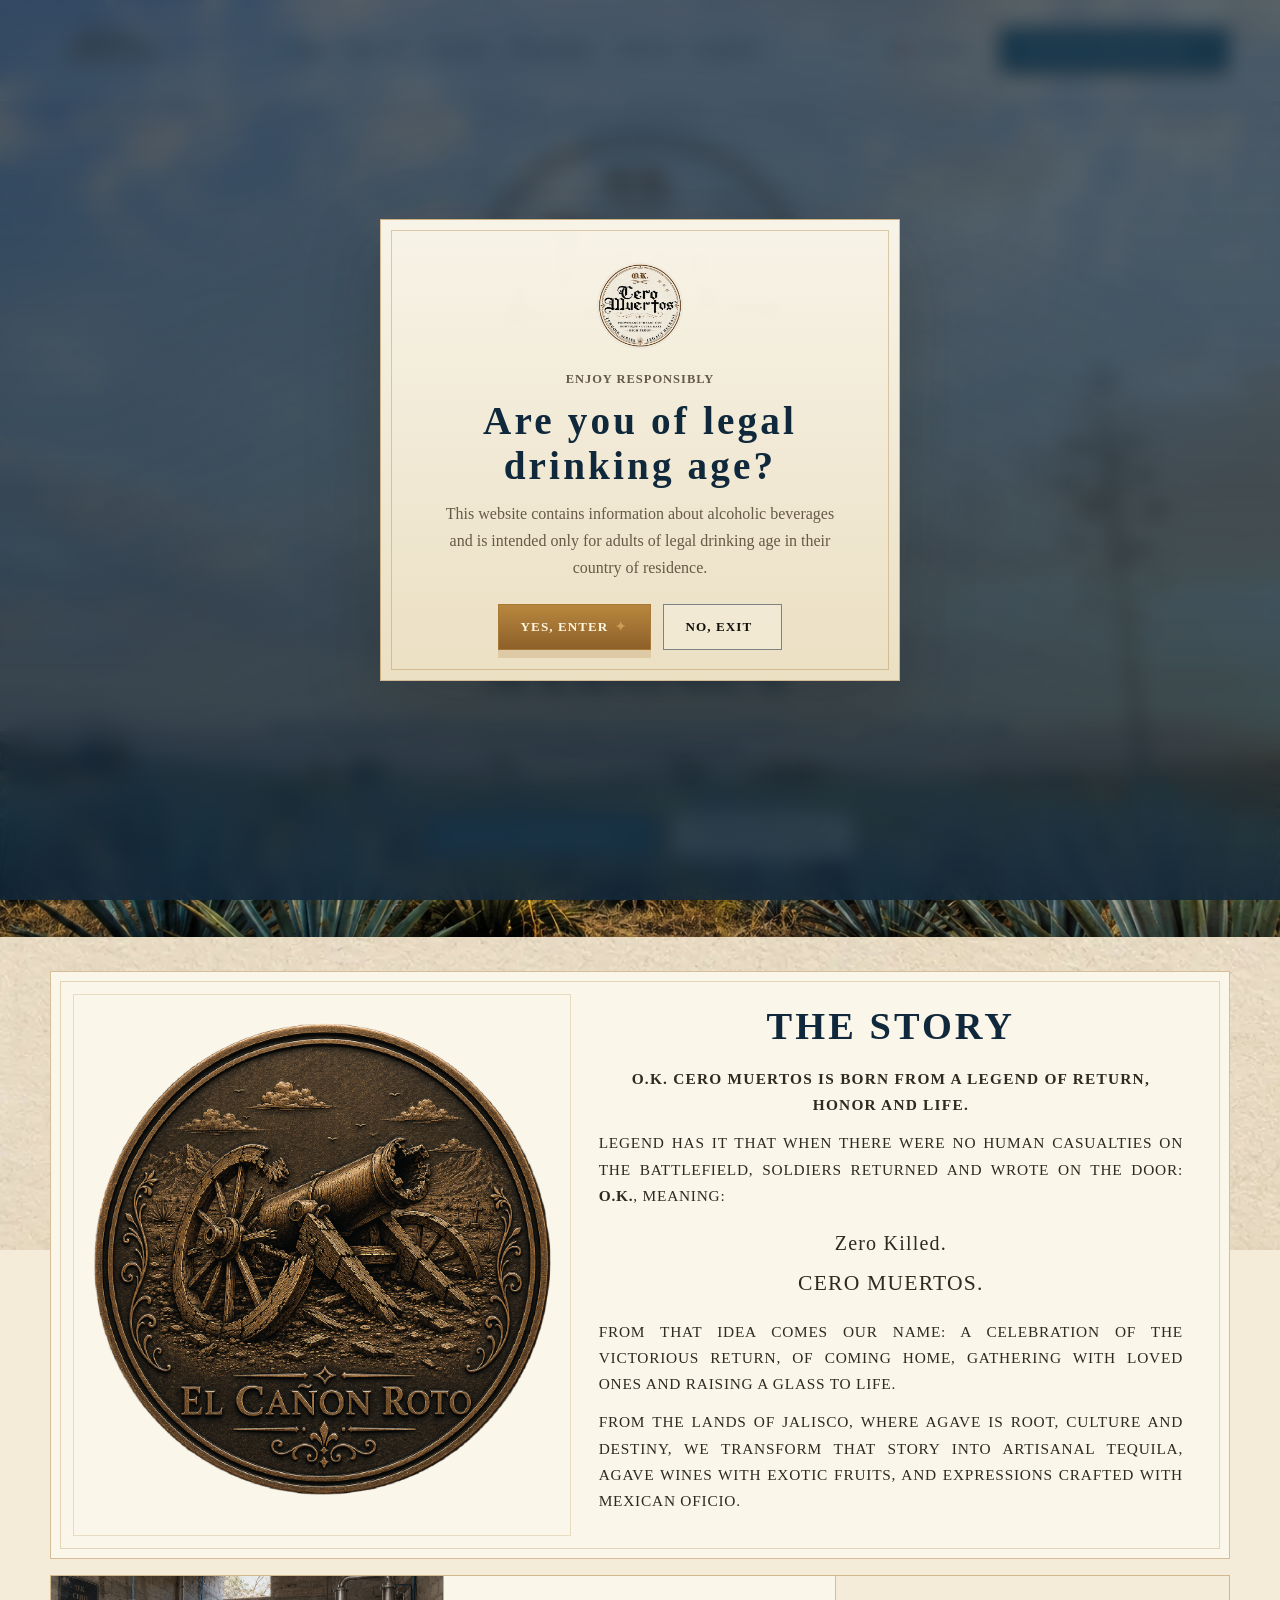
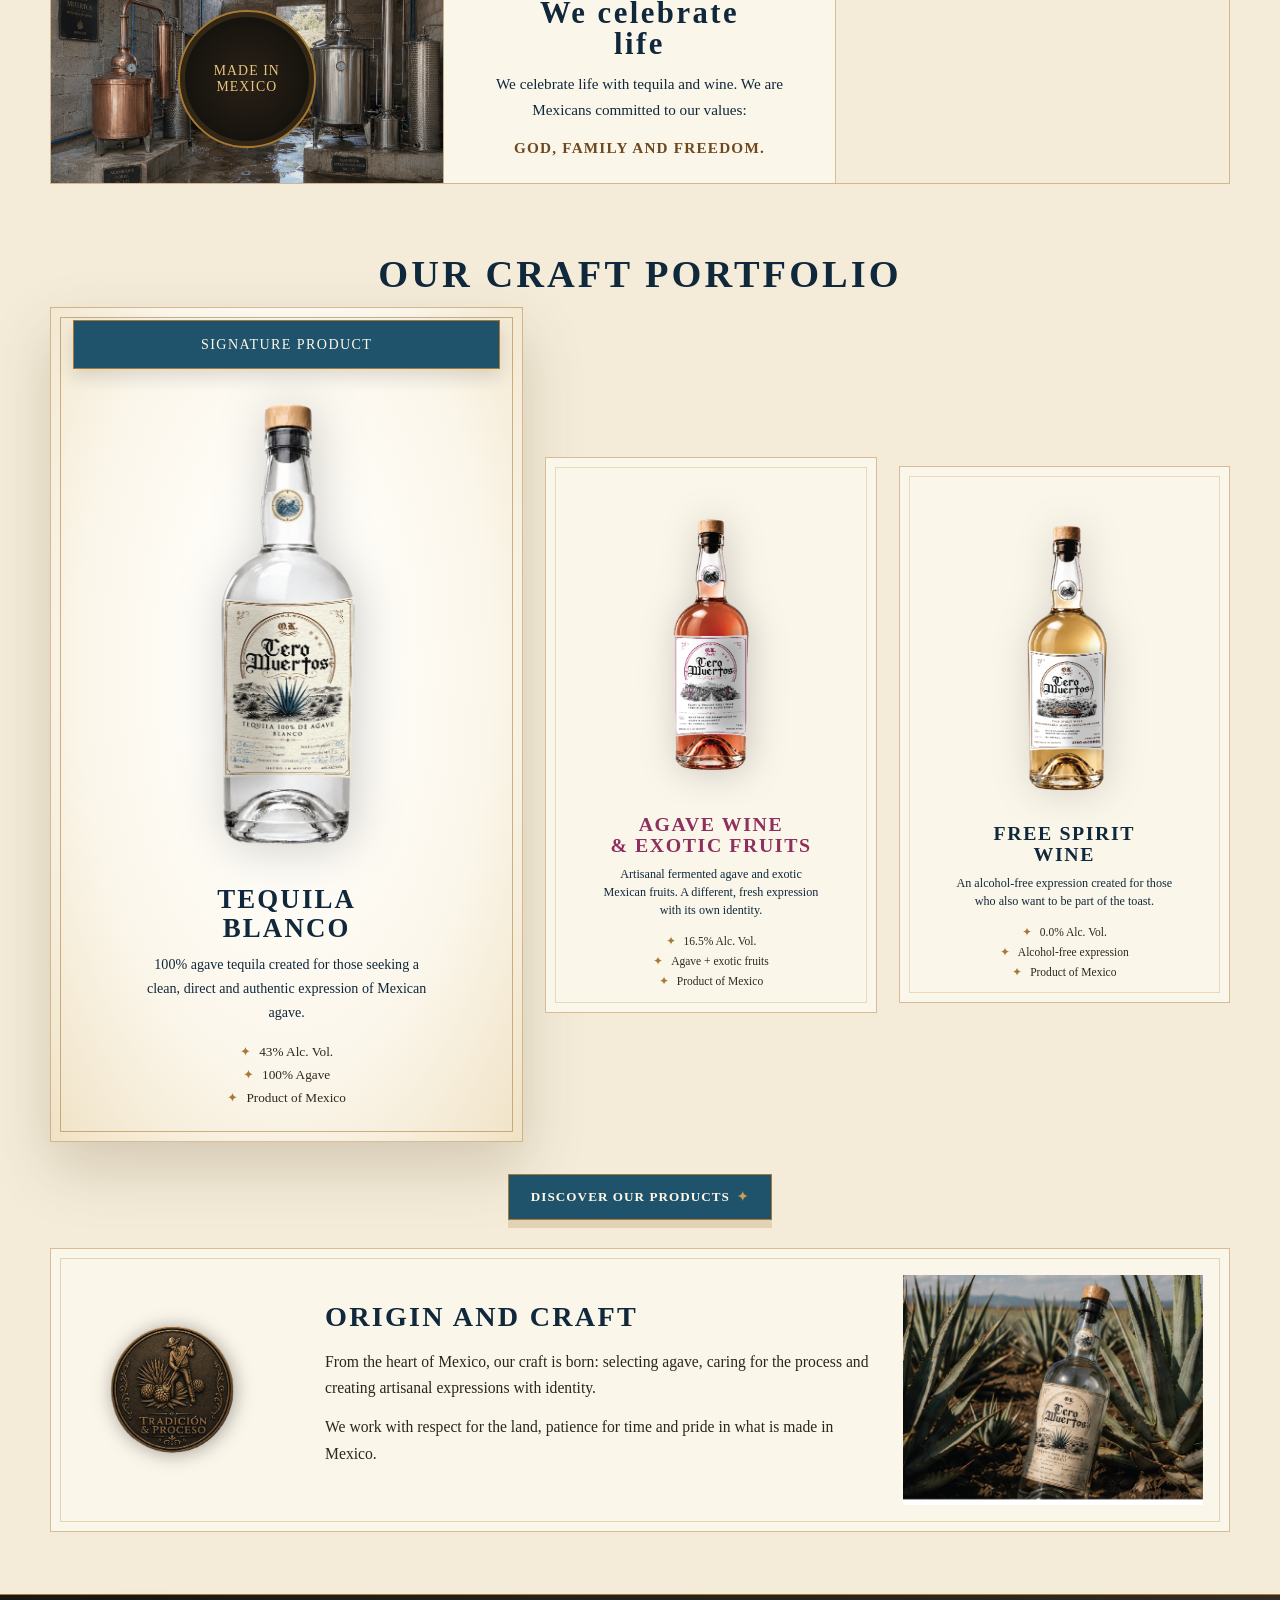
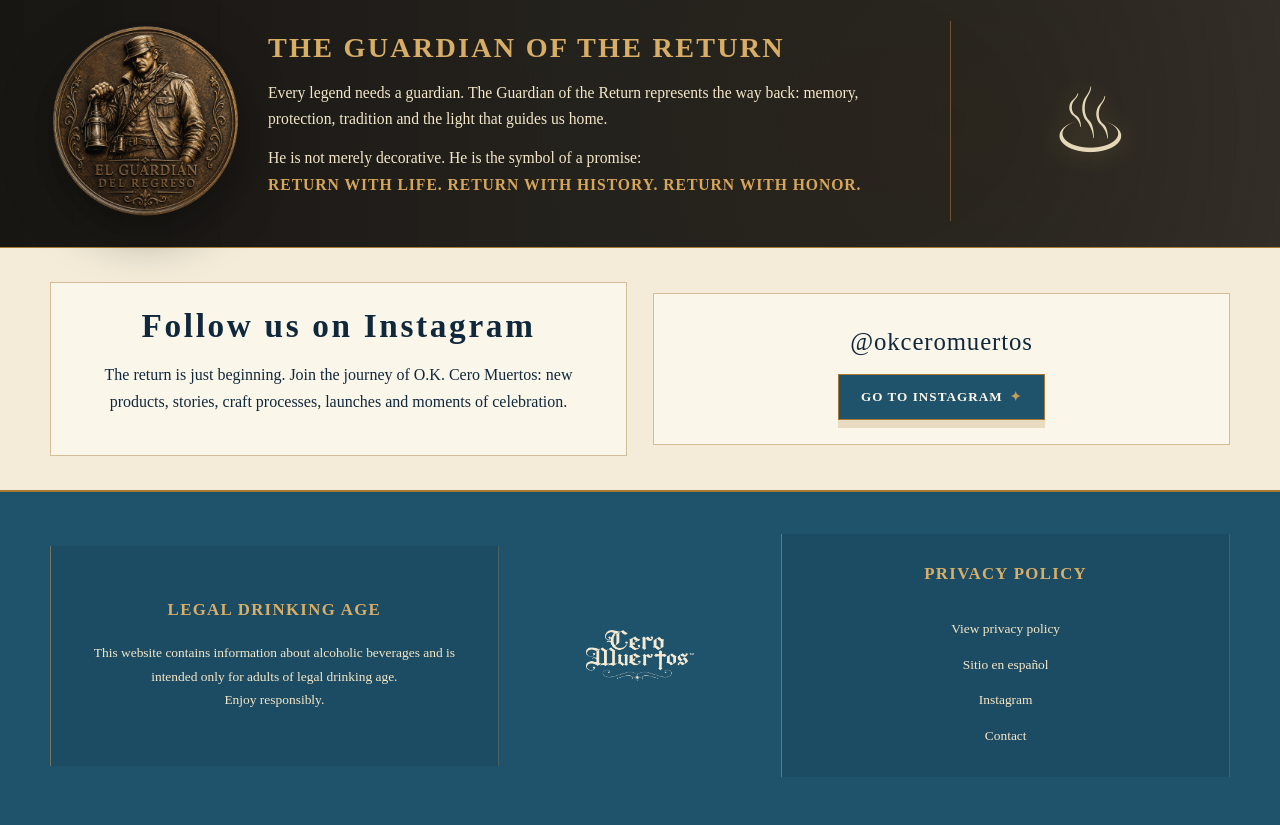
==== commit d11bec04: "Update en.html" ====
--- a/en.html
+++ b/en.html
@@ -16,7 +16,7 @@
   <link rel="icon" type="image/png" href="assets/icons/favicon.png" />
   <link rel="apple-touch-icon" href="assets/icons/apple-touch-icon.png" />
   <link rel="manifest" href="site.webmanifest" />
-  <link rel="stylesheet" href="assets/css/styles.css?v=80" />
+  <link rel="stylesheet" href="assets/css/styles.css?v=81" />
 </head>
 <body>
 
--- a/assets/css/styles.css
+++ b/assets/css/styles.css
@@ -30,9 +30,12 @@
 body{
   margin:0;
   color:var(--ink);
-  position:relative;
-  z-index:0;
-  background:transparent;
+  background:
+    var(--paper)
+    url("../img/papel-vino.webp")
+    center center / cover
+    no-repeat
+    fixed;
   font-family:var(--body);
   overflow-x:hidden;
 }
@@ -42,12 +45,12 @@
   position:fixed;
   inset:0;
   z-index:-1;
+  opacity:.22;
   pointer-events:none;
-  background-color:var(--paper);
-  background-image:url("../img/papel-vino.webp");
-  background-position:center center;
-  background-size:cover;
-  background-repeat:no-repeat;
+  background-image:
+    linear-gradient(rgba(126,88,38,.06) 1px, transparent 1px),
+    linear-gradient(90deg,rgba(126,88,38,.04) 1px, transparent 1px);
+  background-size:26px 26px;
 }
 
 img{
@@ -218,10 +221,35 @@
   background:rgba(255,255,255,.28);
   text-transform:uppercase;
   font-size:.72rem;
+  white-space:nowrap;
 }
 
 .flag{
   font-size:1rem;
+}
+
+.dual-flag{
+  display:grid;
+  grid-template-columns:repeat(2,minmax(0,1fr));
+  width:54px;
+  height:14px;
+  overflow:hidden;
+  flex:0 0 auto;
+  border:1px solid rgba(16,40,59,.20);
+  border-radius:2px;
+  background:#fff;
+  box-shadow:0 1px 3px rgba(16,40,59,.18);
+}
+
+.dual-flag img{
+  display:block;
+  width:100%;
+  height:100%;
+  object-fit:cover;
+}
+
+.dual-flag img + img{
+  border-left:1px solid rgba(255,255,255,.72);
 }
 
 /* Buttons */
@@ -273,6 +301,7 @@
   min-height:100vh;
   width:100%;
   position:relative;
+  isolation:isolate;
   display:grid;
   align-items:start;
   padding:96px 0 78px;
@@ -682,7 +711,7 @@
   object-fit:contain;
   object-position:center bottom;
   margin:0 auto;
-  filter:drop-shadow(0 20px 26px rgba(40,20,6,.18));
+  filter:none;
   transform-origin:center bottom;
 }
 
@@ -863,7 +892,7 @@
 
 .origin .coin-img{
   width:190px;
-  filter:drop-shadow(0 20px 28px rgba(26,16,8,.23));
+  filter:none;
 }
 
 .origin h2,
@@ -1210,6 +1239,26 @@
     overflow-x:hidden;
   }
 
+  /*
+    En móviles, background-attachment:fixed no es fiable y puede hacer que
+    `cover` se calcule contra la altura completa del documento. Esta capa
+    permanece anclada al viewport y conserva la escala nativa del papel.
+  */
+  body{
+    position:relative;
+    isolation:isolate;
+    background:transparent;
+  }
+
+  body:before{
+    opacity:1;
+    background-color:var(--paper);
+    background-image:url("../img/papel-vino.webp");
+    background-position:center center;
+    background-size:cover;
+    background-repeat:no-repeat;
+  }
+
   .site-wrap,
   .header-inner,
   .footer-inner,
@@ -1250,6 +1299,11 @@
     font-size:.68rem;
   }
 
+  .dual-flag{
+    width:48px;
+    height:13px;
+  }
+
   .hero{
     min-height:auto;
     padding:108px 0 54px;
@@ -1393,8 +1447,7 @@
     -webkit-filter:none;
     filter:none;
     background:transparent;
-    opacity:0;
-    transition:opacity .16s ease;
+    opacity:1;
   }
 
   /* Tequila más grande en móvil */
@@ -1422,40 +1475,20 @@
     filter:none;
     background:transparent;
     box-shadow:none;
-    opacity:0;
-    transition:opacity .16s ease;
+    opacity:1;
   }
 
   /*
-    Las imágenes transparentes se revelan únicamente después de
-    haber sido decodificadas y de que el navegador haya preparado
-    su drop-shadow fuera de pantalla.
+    El emblema del hero conserva su carga controlada porque
+    su sombra no está integrada dentro del archivo de imagen.
   */
-  .hero-emblem.image-ready,
-  .product-card img.image-ready,
-  .origin .coin-img.image-ready,
-  .guardian-section .coin-img.image-ready{
+  .hero-emblem.image-ready{
     opacity:1;
   }
 
   .hero-emblem.shadow-ready{
     -webkit-filter:drop-shadow(0 16px 30px rgba(21,16,9,.18));
     filter:drop-shadow(0 16px 30px rgba(21,16,9,.18));
-  }
-
-  .product-card img.shadow-ready{
-    -webkit-filter:drop-shadow(0 20px 26px rgba(40,20,6,.18));
-    filter:drop-shadow(0 20px 26px rgba(40,20,6,.18));
-  }
-
-  .origin .coin-img.shadow-ready{
-    -webkit-filter:drop-shadow(0 20px 28px rgba(26,16,8,.23));
-    filter:drop-shadow(0 20px 28px rgba(26,16,8,.23));
-  }
-
-  .guardian-section .coin-img.shadow-ready{
-    -webkit-filter:drop-shadow(0 16px 26px rgba(0,0,0,.45));
-    filter:drop-shadow(0 16px 26px rgba(0,0,0,.45));
   }
 
   .product-card h3{
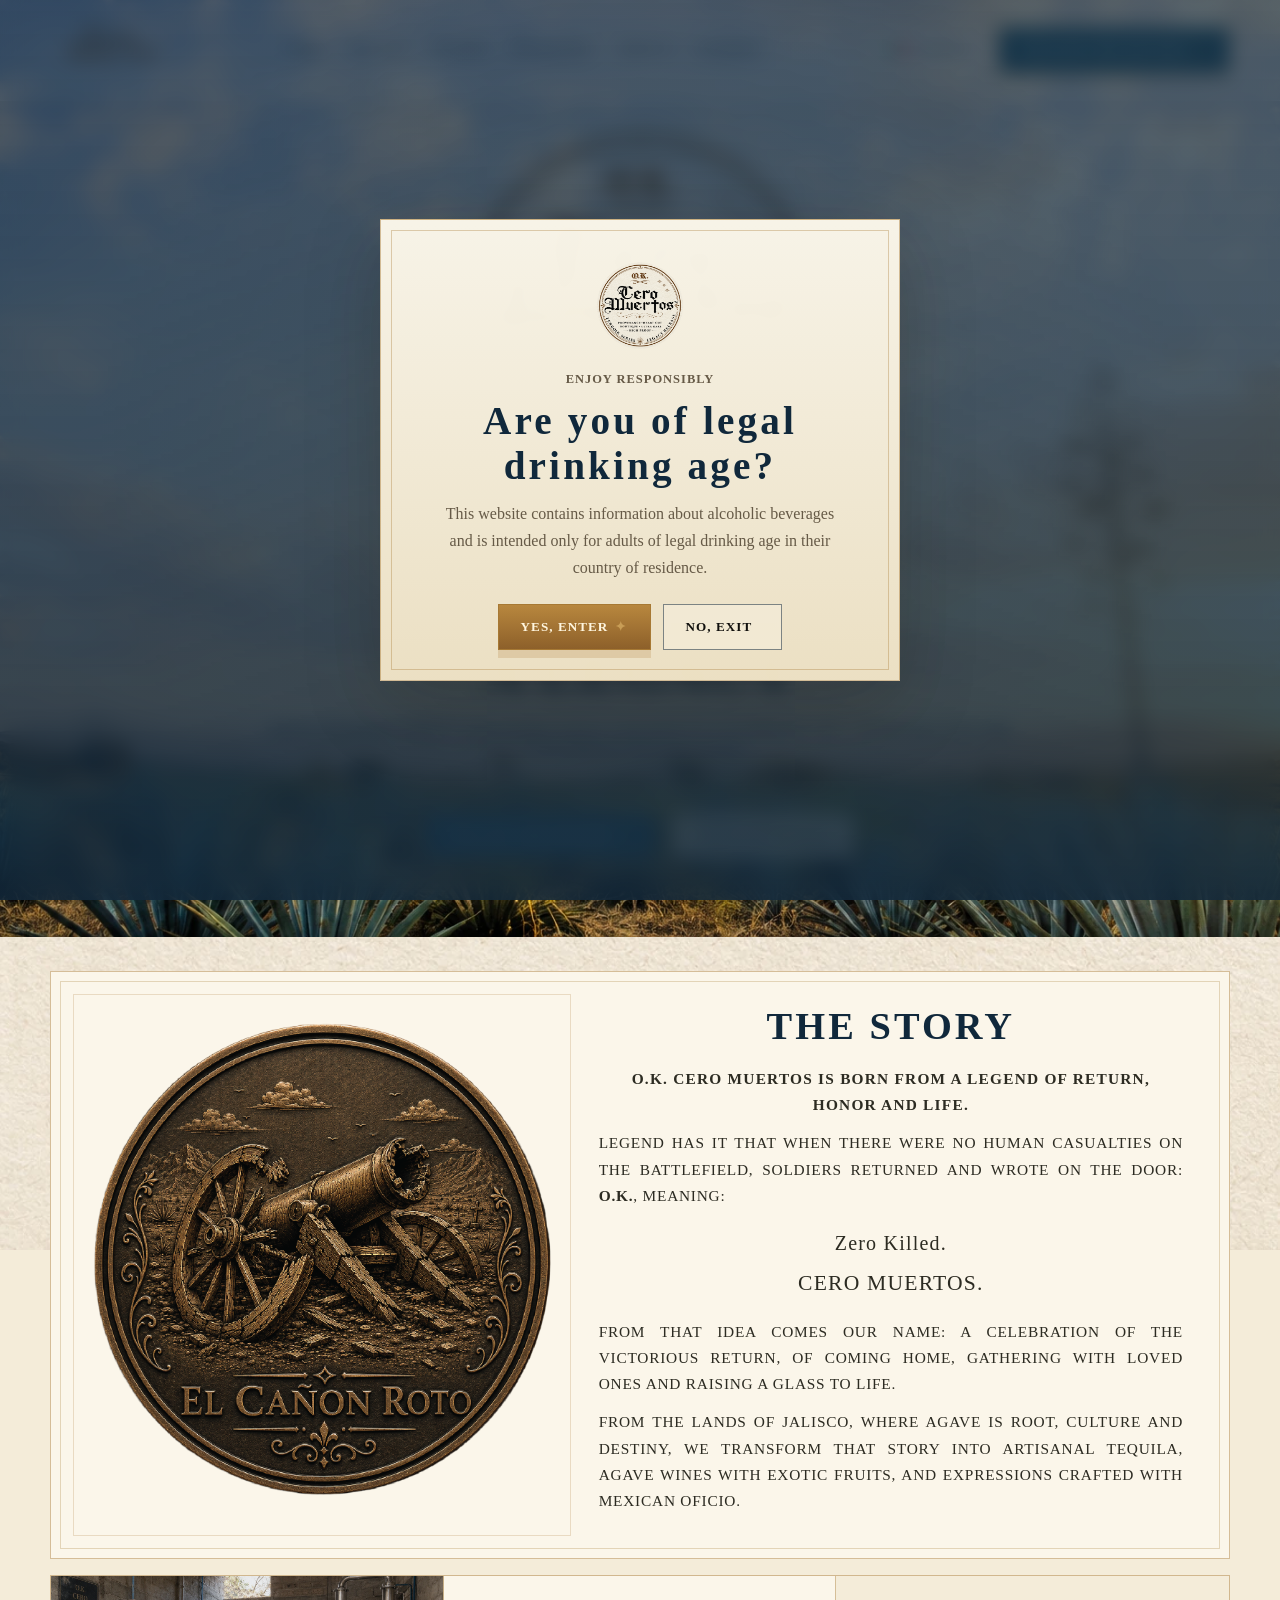
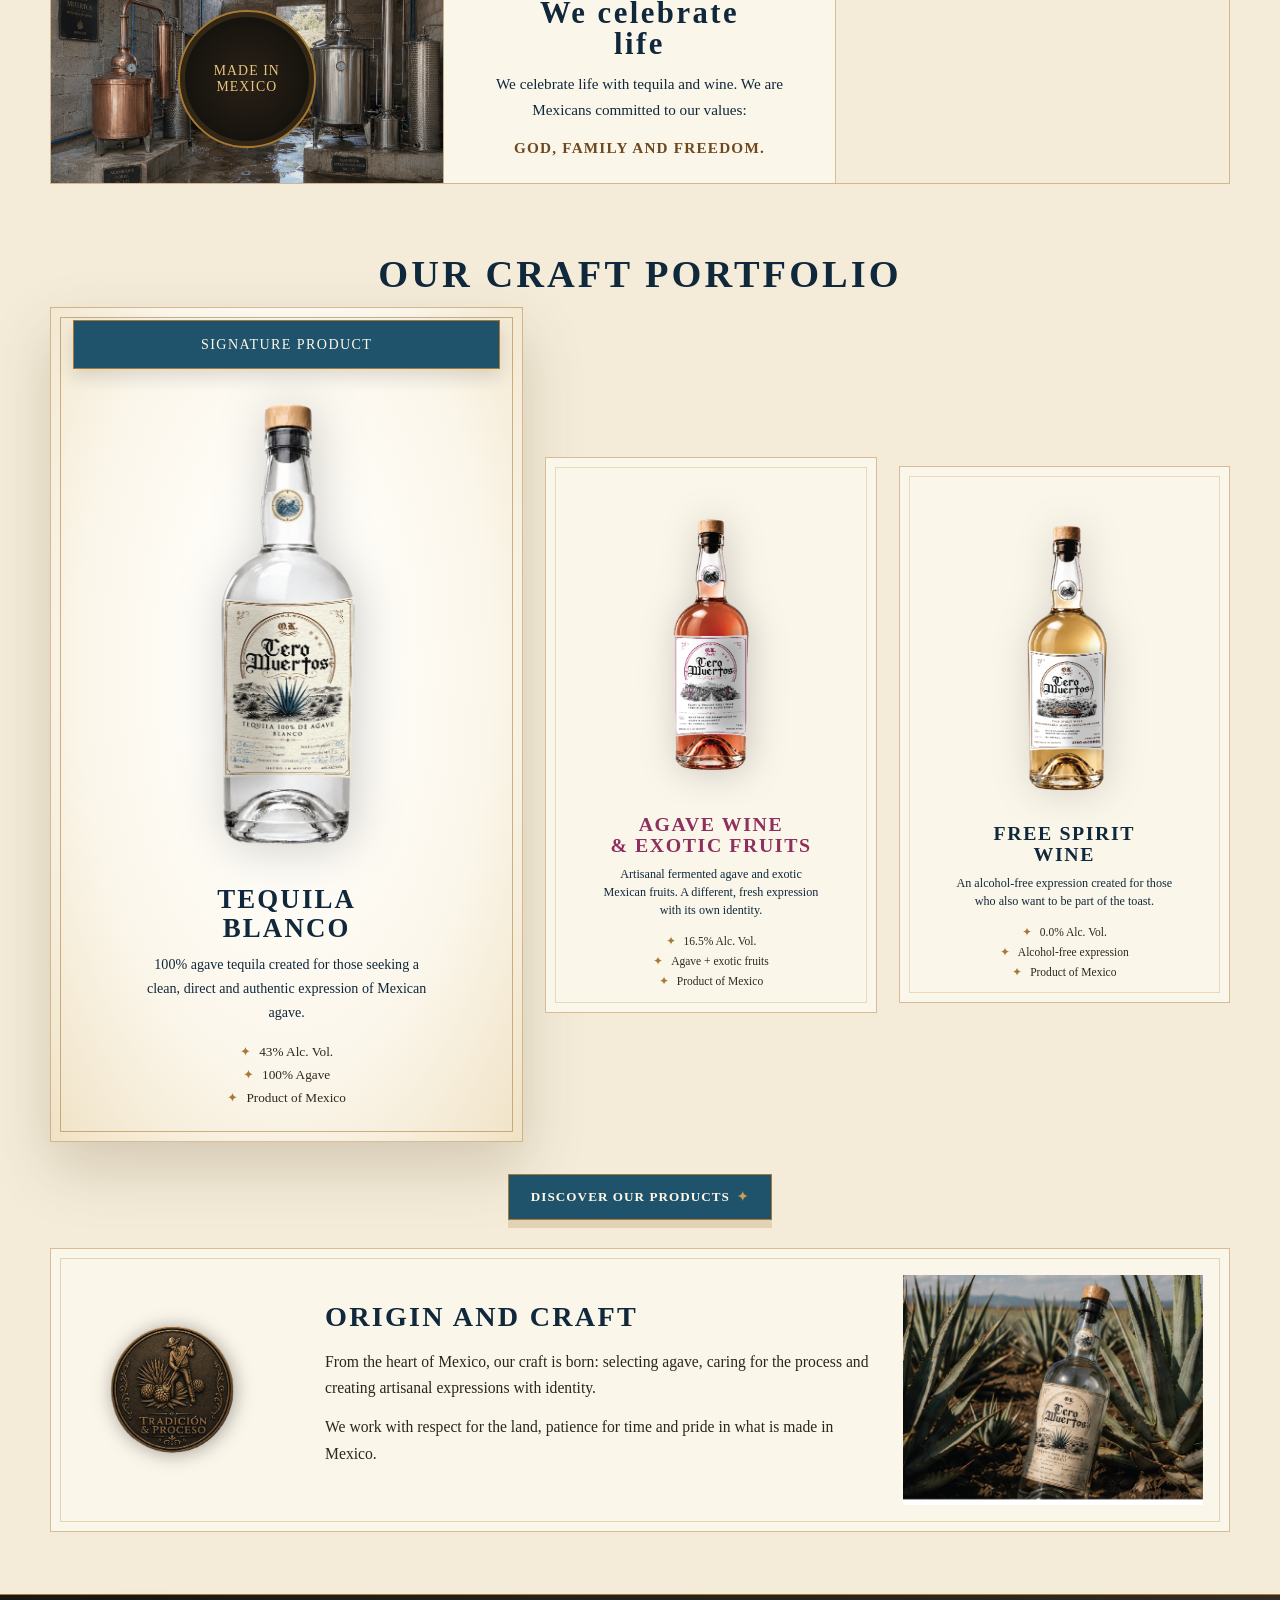
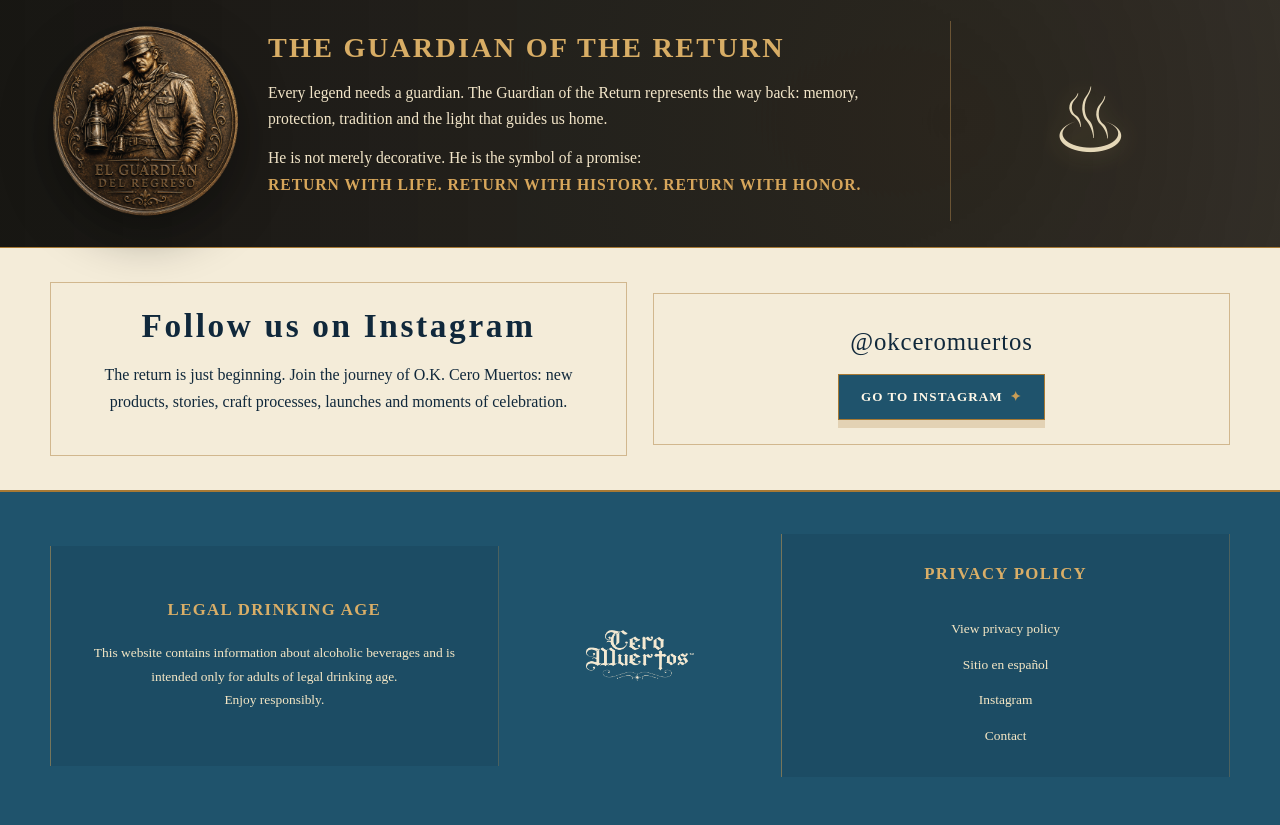
==== commit 0ba50ccc: "Update en.html" ====
--- a/en.html
+++ b/en.html
@@ -16,7 +16,7 @@
   <link rel="icon" type="image/png" href="assets/icons/favicon.png" />
   <link rel="apple-touch-icon" href="assets/icons/apple-touch-icon.png" />
   <link rel="manifest" href="site.webmanifest" />
-  <link rel="stylesheet" href="assets/css/styles.css?v=81" />
+  <link rel="stylesheet" href="assets/css/styles.css?v=83" />
 </head>
 <body>
 
--- a/assets/css/styles.css
+++ b/assets/css/styles.css
@@ -1520,3 +1520,30 @@
     padding:28px 20px;
   }
 }
+
+/* Experimento: marcos abiertos sobre el papel fijo */
+
+/* Historia: conserva ambas líneas del marco y la moneda, sin panel de color */
+#historia .story-grid{
+  background:transparent;
+}
+
+#historia .ok-door{
+  background-color:transparent;
+}
+
+/* Celebramos la vida: solo se transparenta el panel central de texto */
+#historia .values-strip > div:nth-child(2){
+  background:transparent;
+}
+
+/* Portafolio: los tres productos conservan su fondo; Tequila mantiene su degradado */
+#portafolio .product-card:nth-child(2),
+#portafolio .product-card:nth-child(3){
+  background:#fbf6ea;
+}
+
+/* Instagram: conserva bordes, tipografía y botón sobre el papel fijo */
+#instagram .instagram-card{
+  background:transparent;
+}
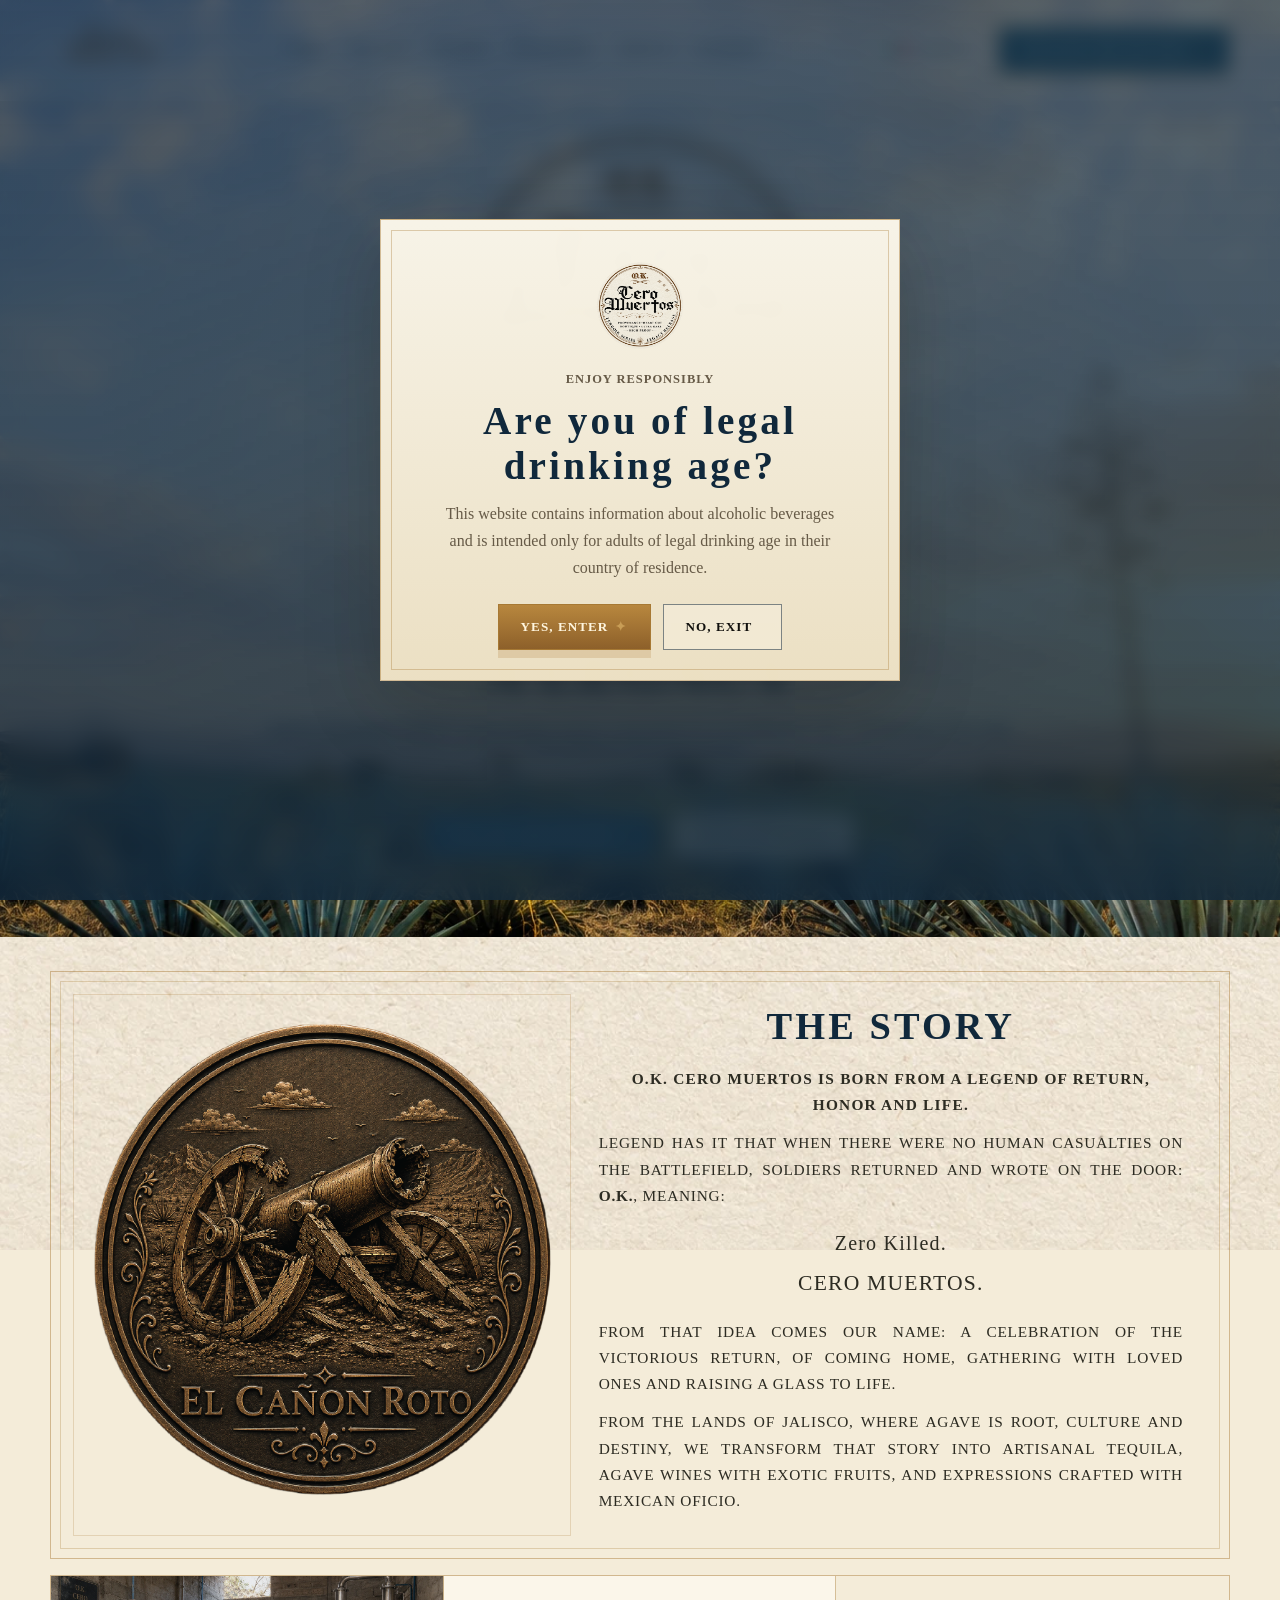
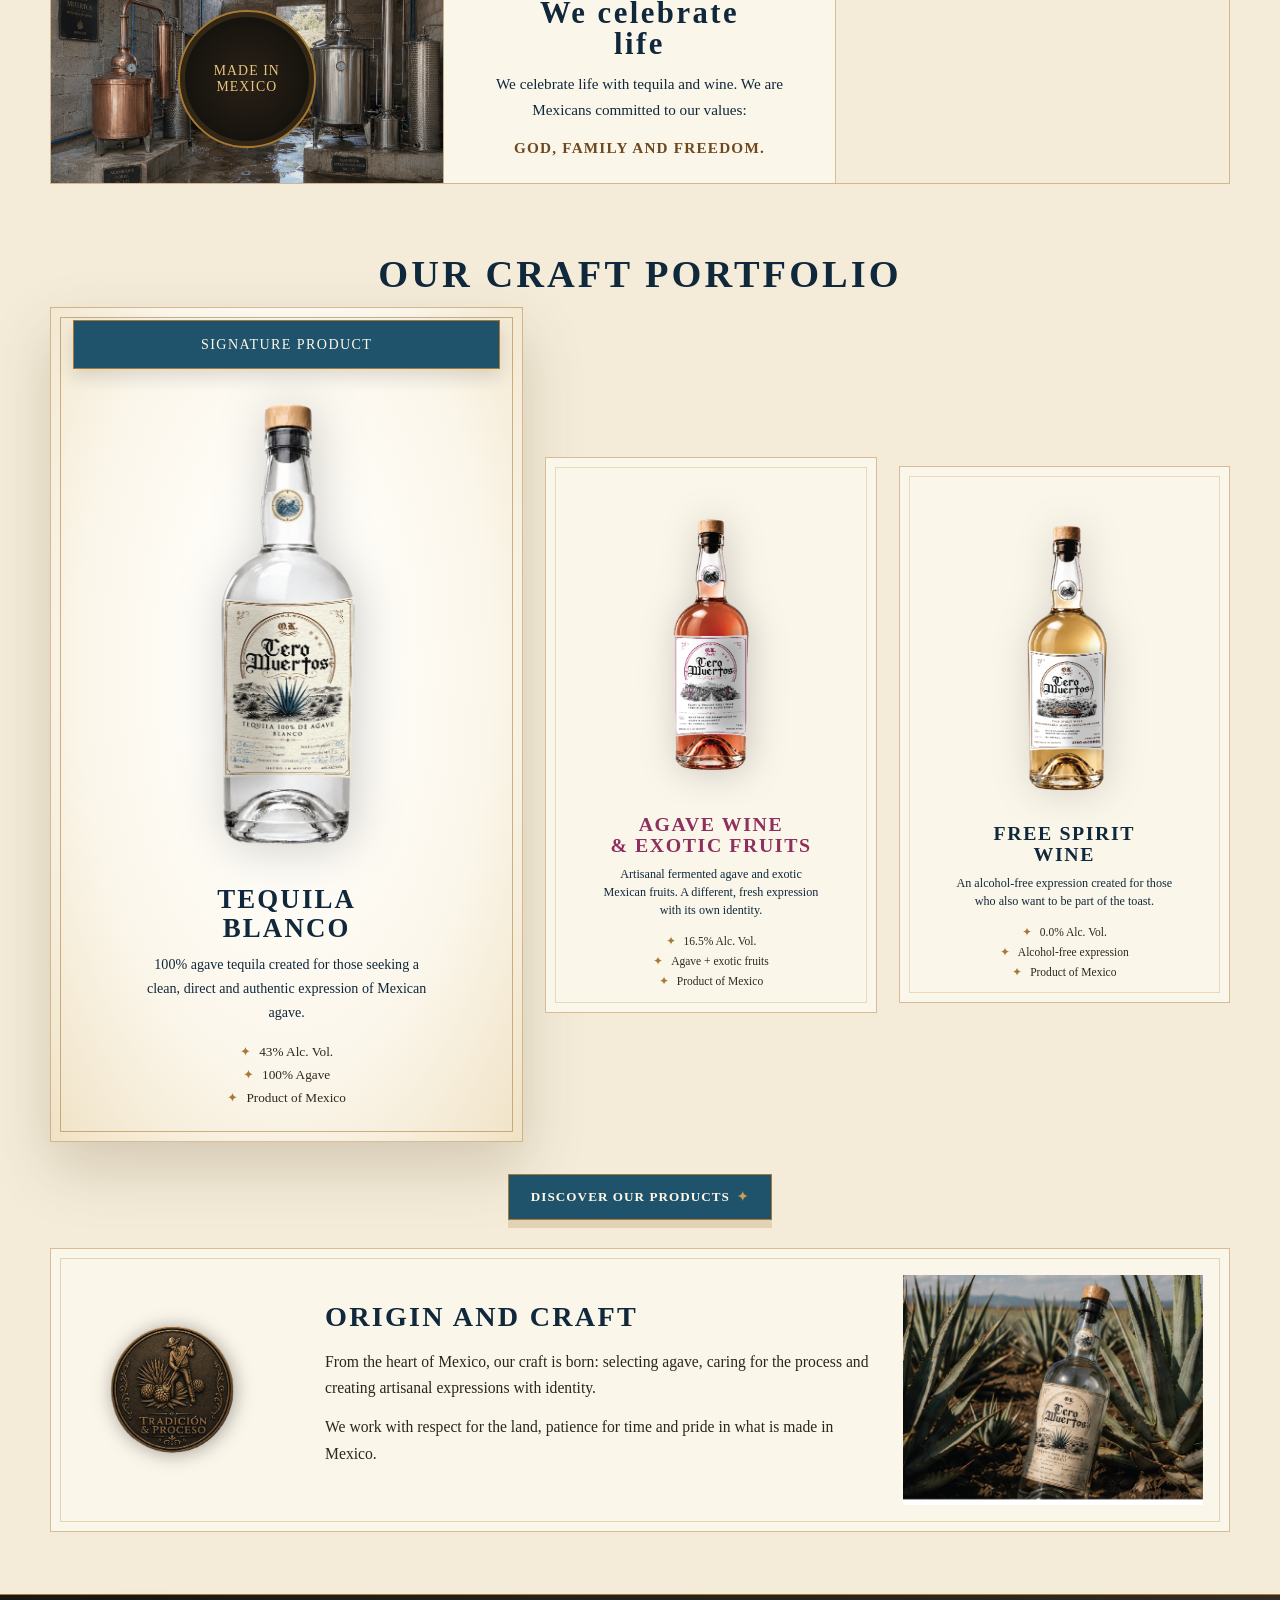
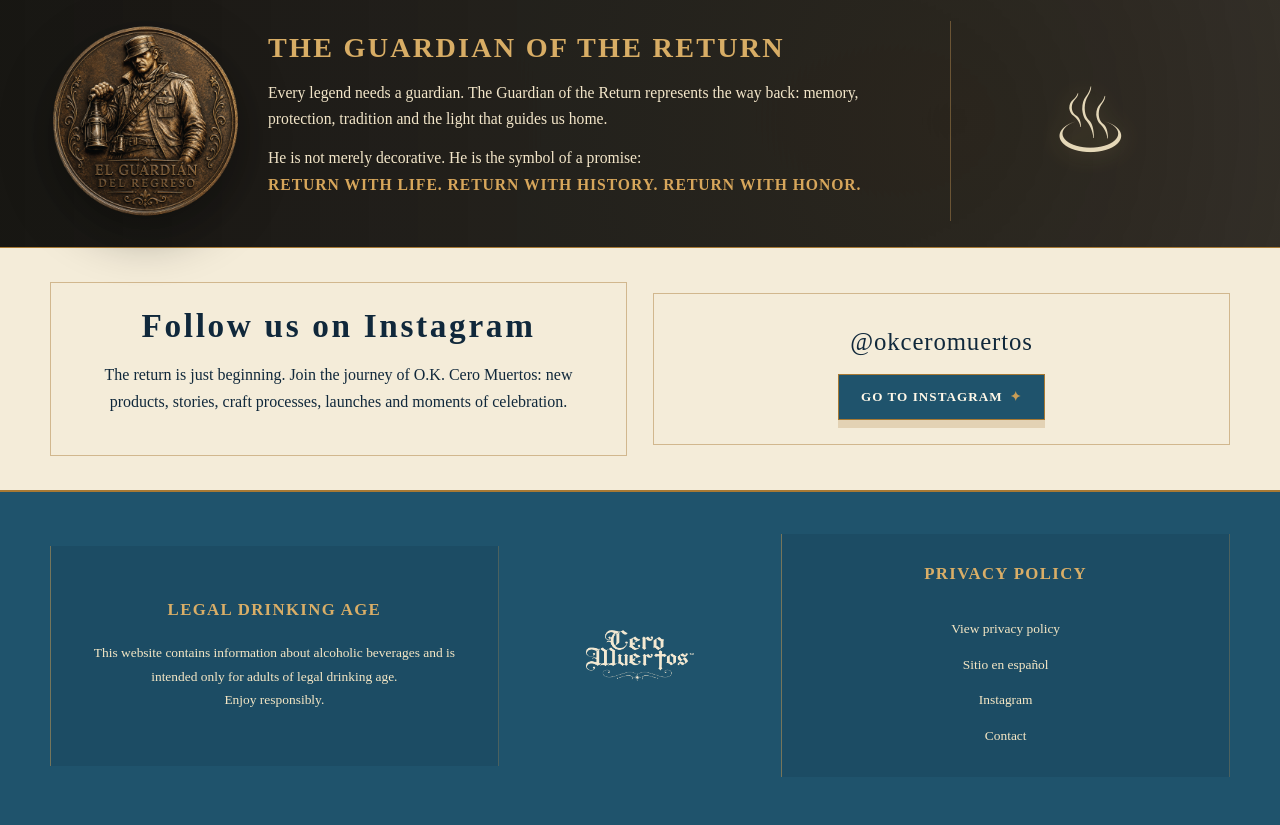
==== commit 7f796719: "Update en.html" ====
--- a/en.html
+++ b/en.html
@@ -16,7 +16,7 @@
   <link rel="icon" type="image/png" href="assets/icons/favicon.png" />
   <link rel="apple-touch-icon" href="assets/icons/apple-touch-icon.png" />
   <link rel="manifest" href="site.webmanifest" />
-  <link rel="stylesheet" href="assets/css/styles.css?v=83" />
+  <link rel="stylesheet" href="assets/css/styles.css?v=84" />
 </head>
 <body>
 
--- a/assets/css/styles.css
+++ b/assets/css/styles.css
@@ -1524,26 +1524,15 @@
 /* Experimento: marcos abiertos sobre el papel fijo */
 
 /* Historia: conserva ambas líneas del marco y la moneda, sin panel de color */
-#historia .story-grid{
+:is(#historia,#story) .story-grid{
   background:transparent;
 }
 
-#historia .ok-door{
+:is(#historia,#story) .ok-door{
   background-color:transparent;
 }
 
-/* Celebramos la vida: solo se transparenta el panel central de texto */
-#historia .values-strip > div:nth-child(2){
-  background:transparent;
-}
-
-/* Portafolio: los tres productos conservan su fondo; Tequila mantiene su degradado */
-#portafolio .product-card:nth-child(2),
-#portafolio .product-card:nth-child(3){
-  background:#fbf6ea;
-}
-
-/* Instagram: conserva bordes, tipografía y botón sobre el papel fijo */
+/* Instagram ya comparte el mismo ID en español e inglés */
 #instagram .instagram-card{
   background:transparent;
 }
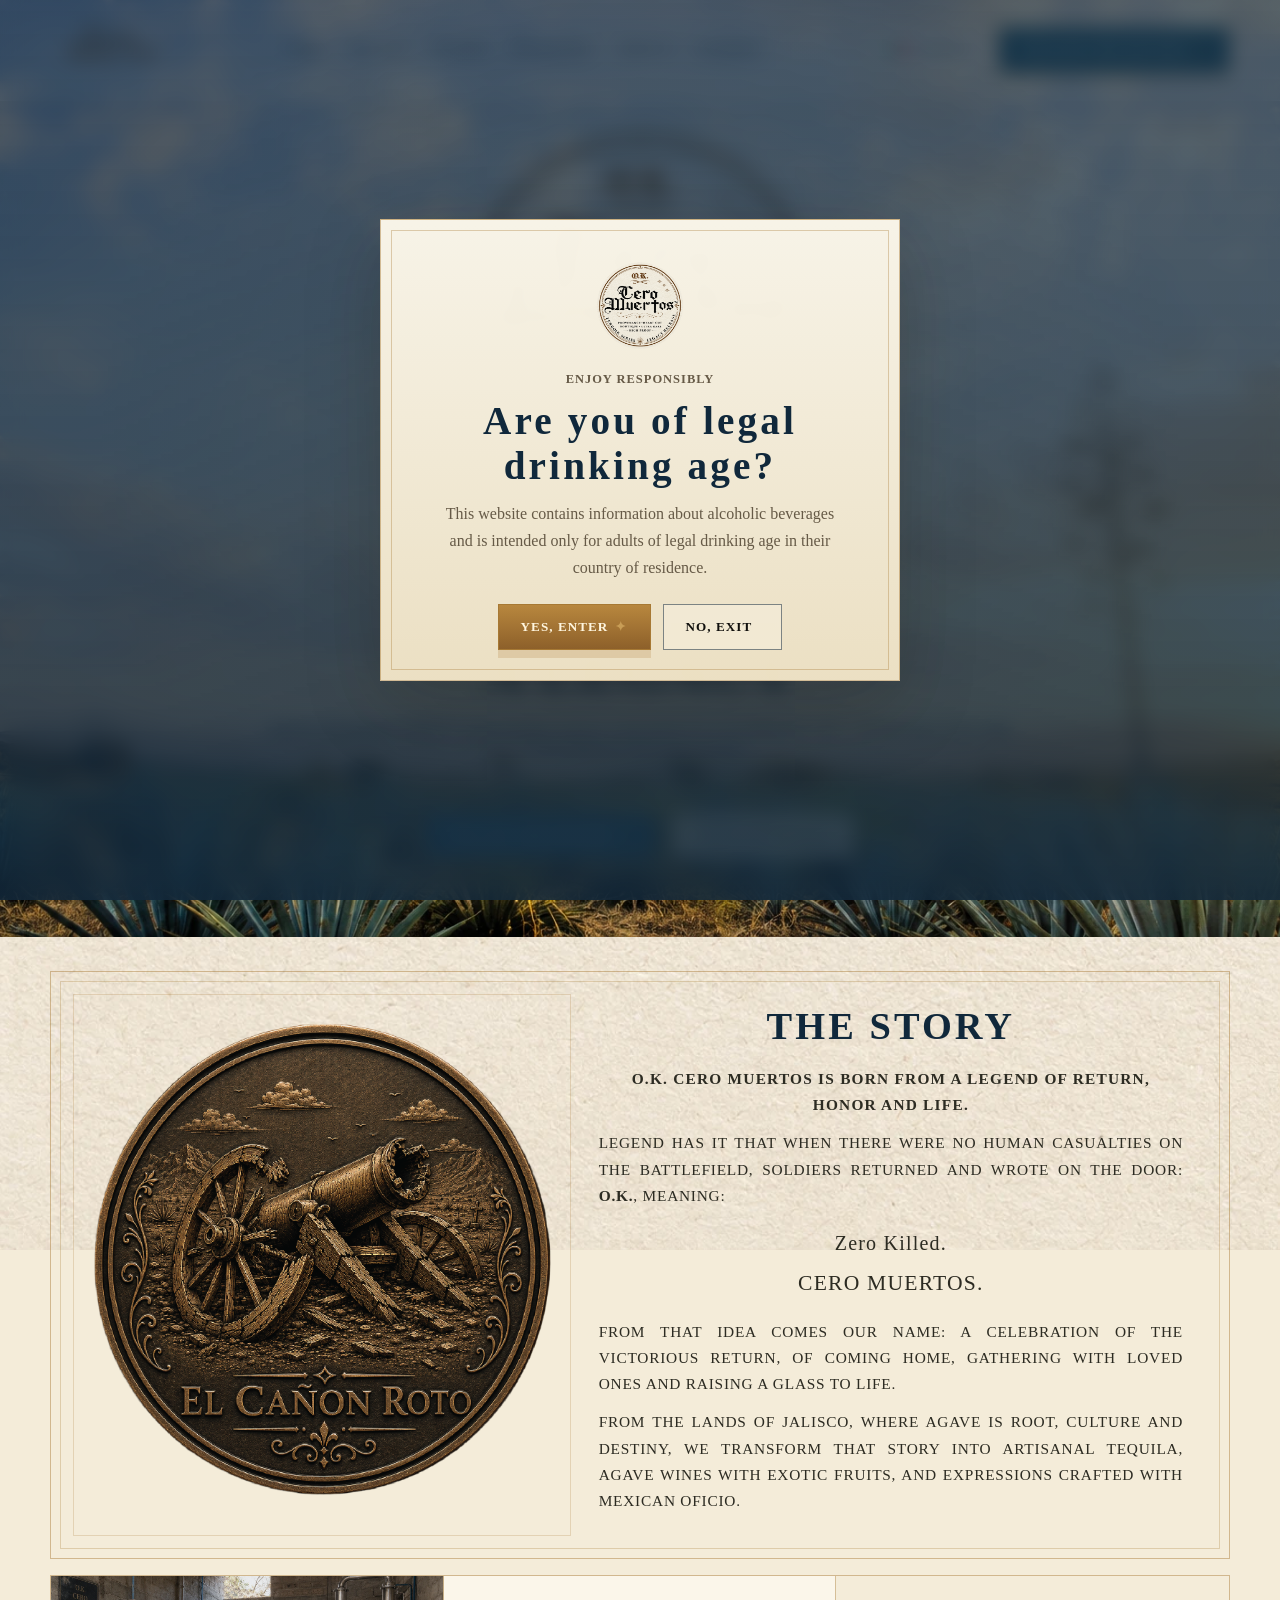
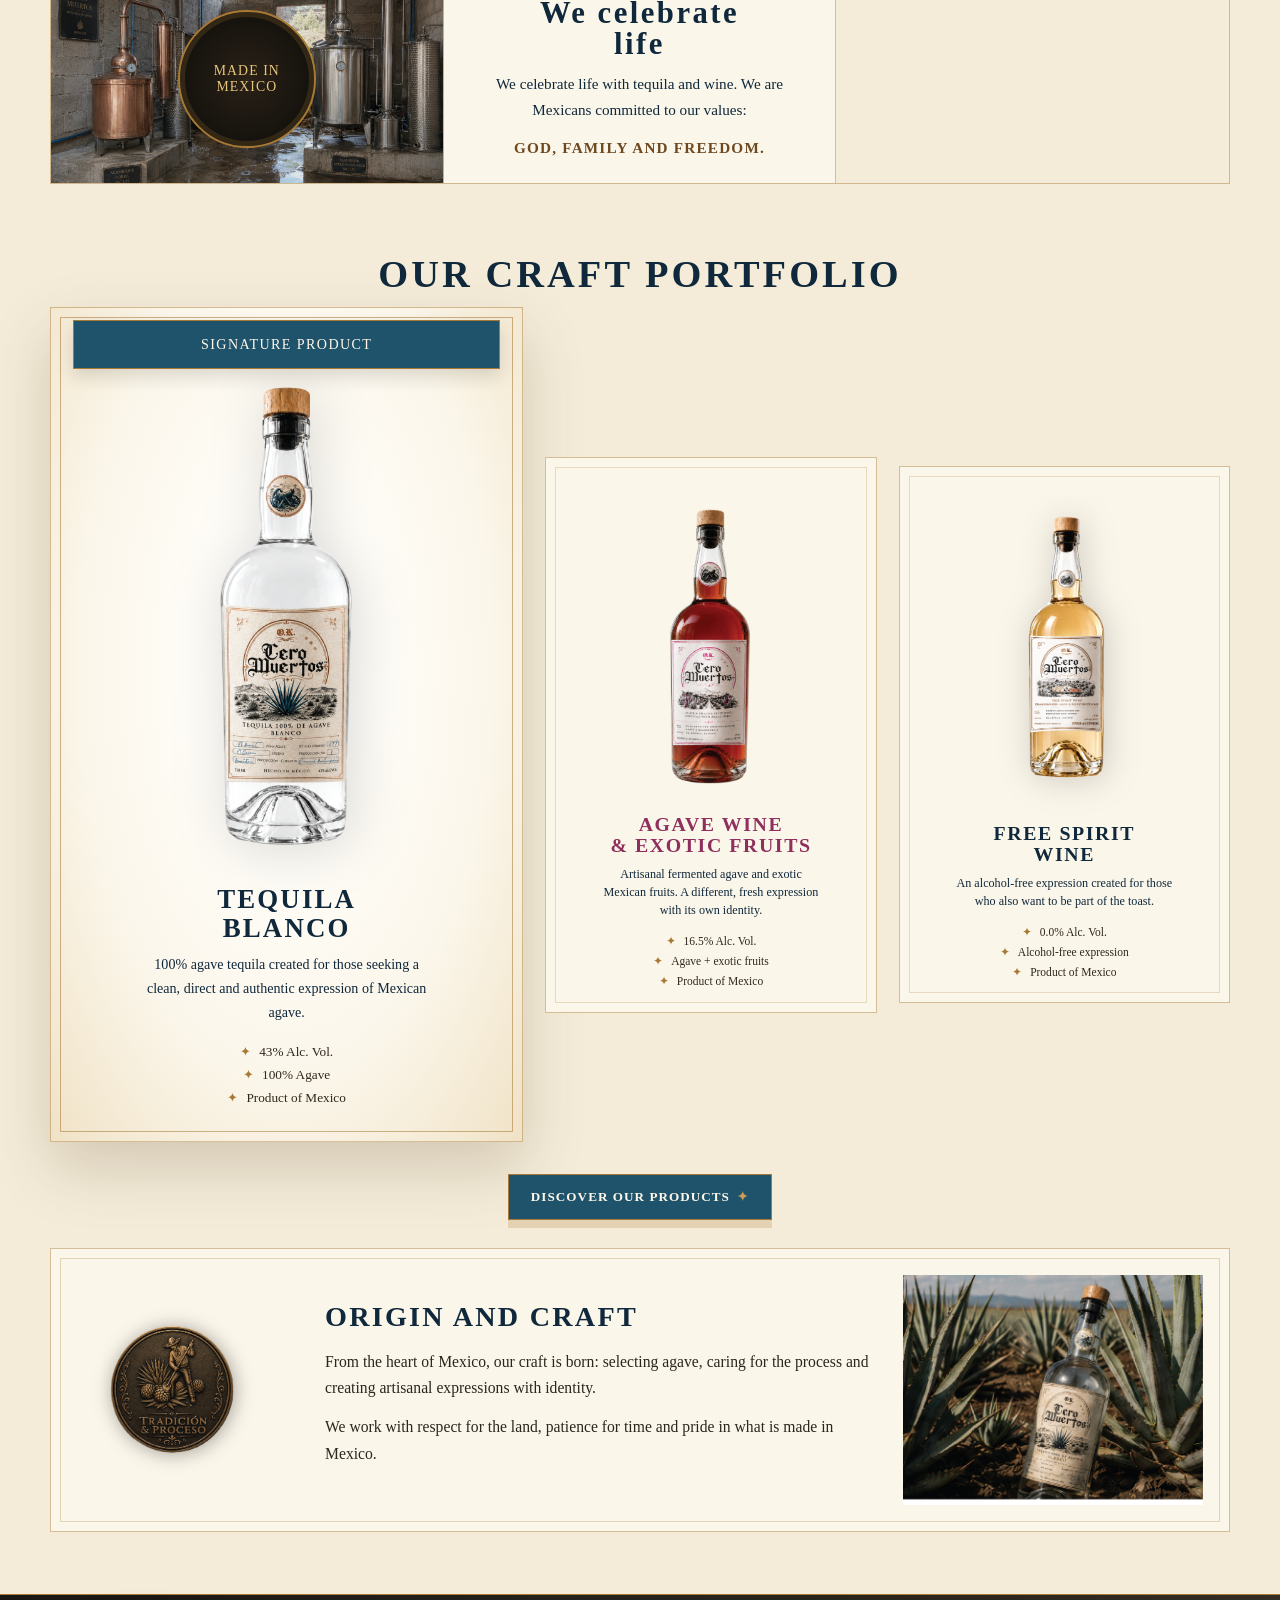
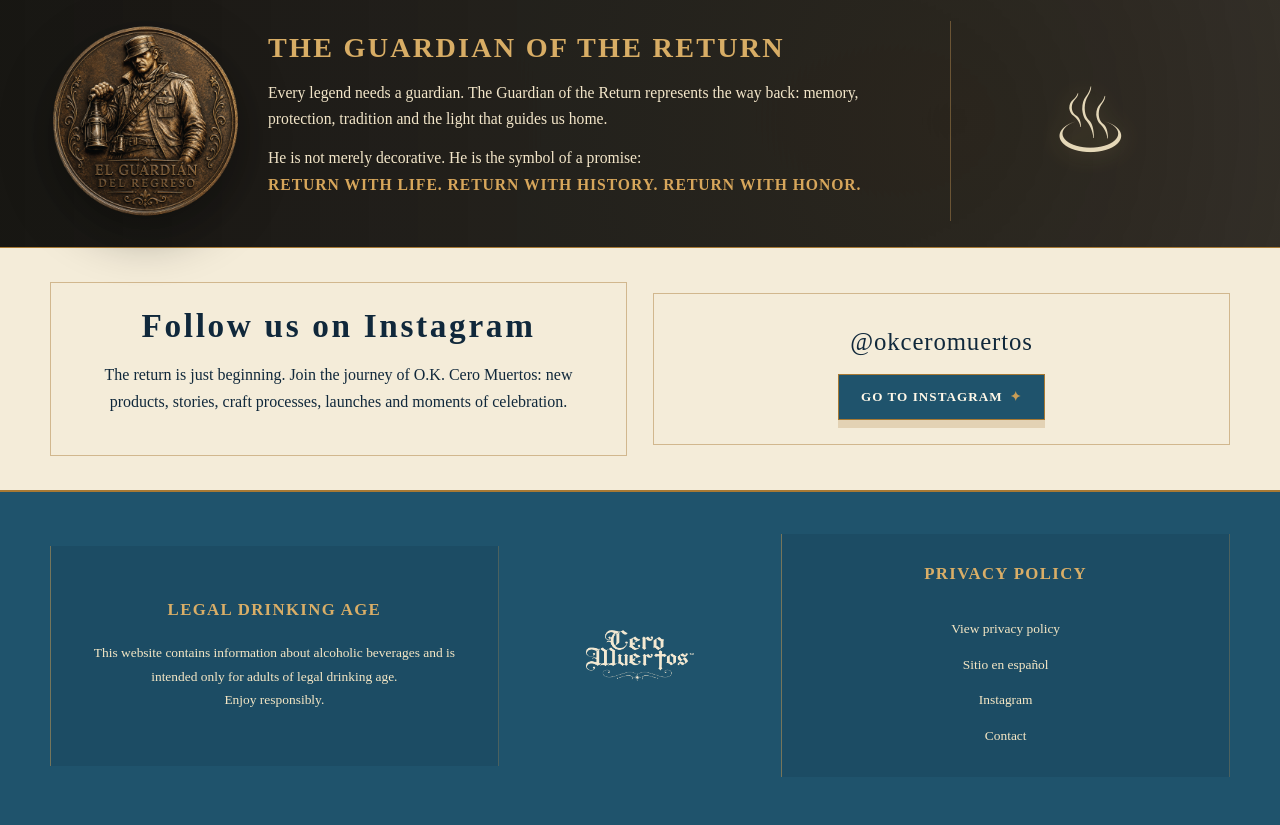
==== commit 1a2abb66: "Update en.html" ====
--- a/en.html
+++ b/en.html
@@ -16,7 +16,7 @@
   <link rel="icon" type="image/png" href="assets/icons/favicon.png" />
   <link rel="apple-touch-icon" href="assets/icons/apple-touch-icon.png" />
   <link rel="manifest" href="site.webmanifest" />
-  <link rel="stylesheet" href="assets/css/styles.css?v=84" />
+  <link rel="stylesheet" href="assets/css/styles.css?v=85" />
 </head>
 <body>
 
